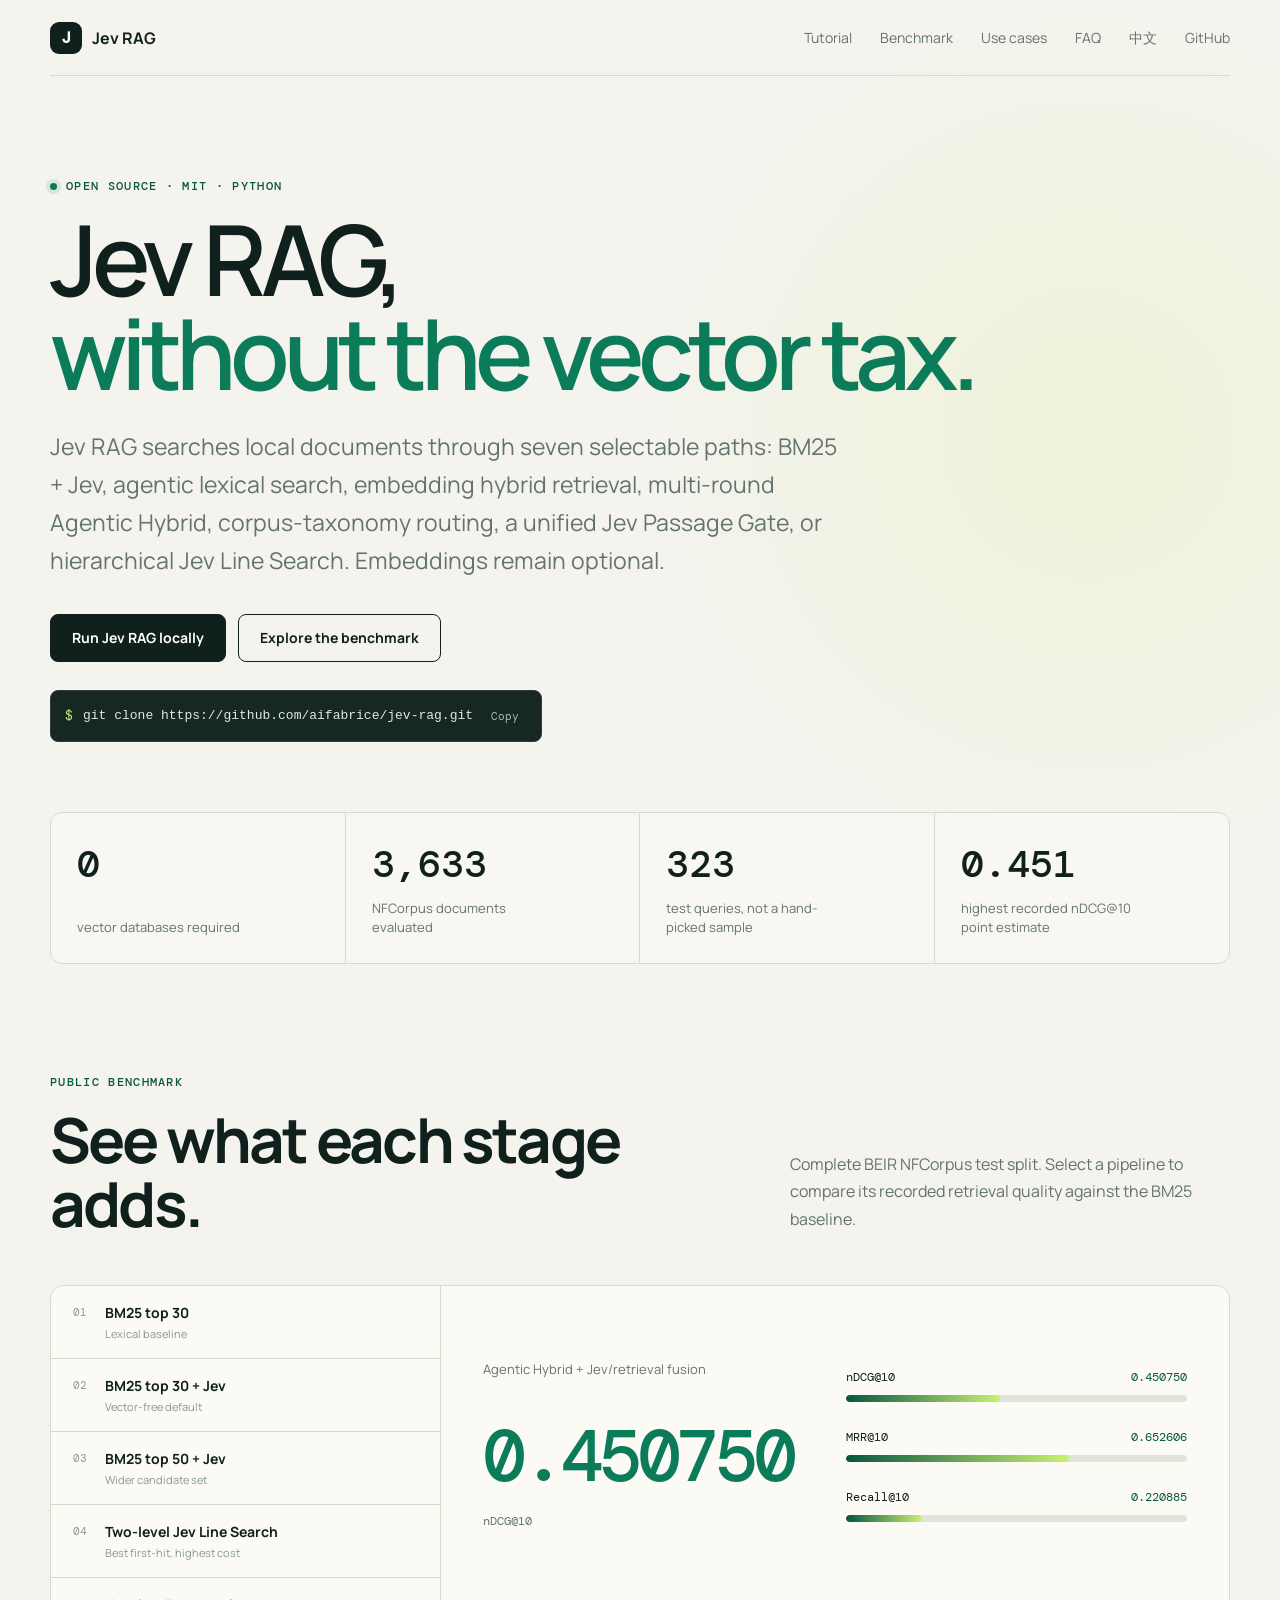
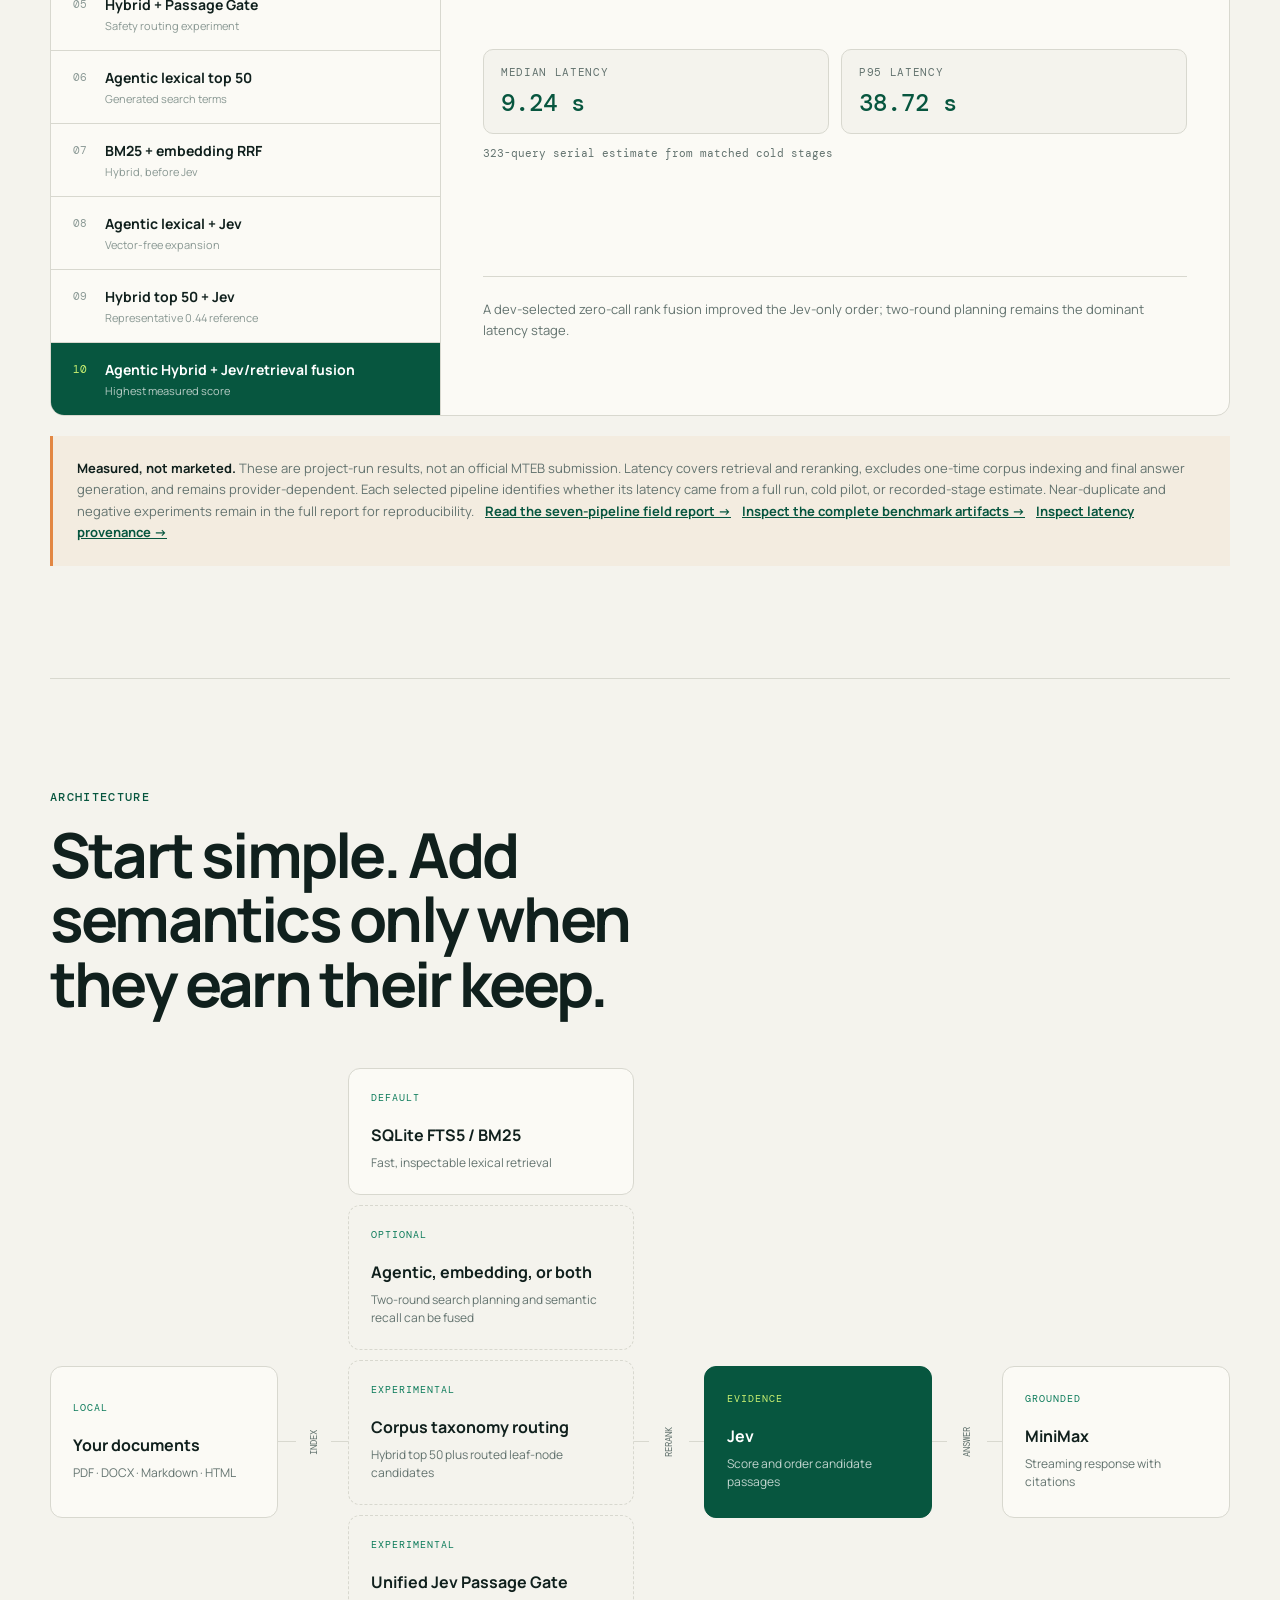
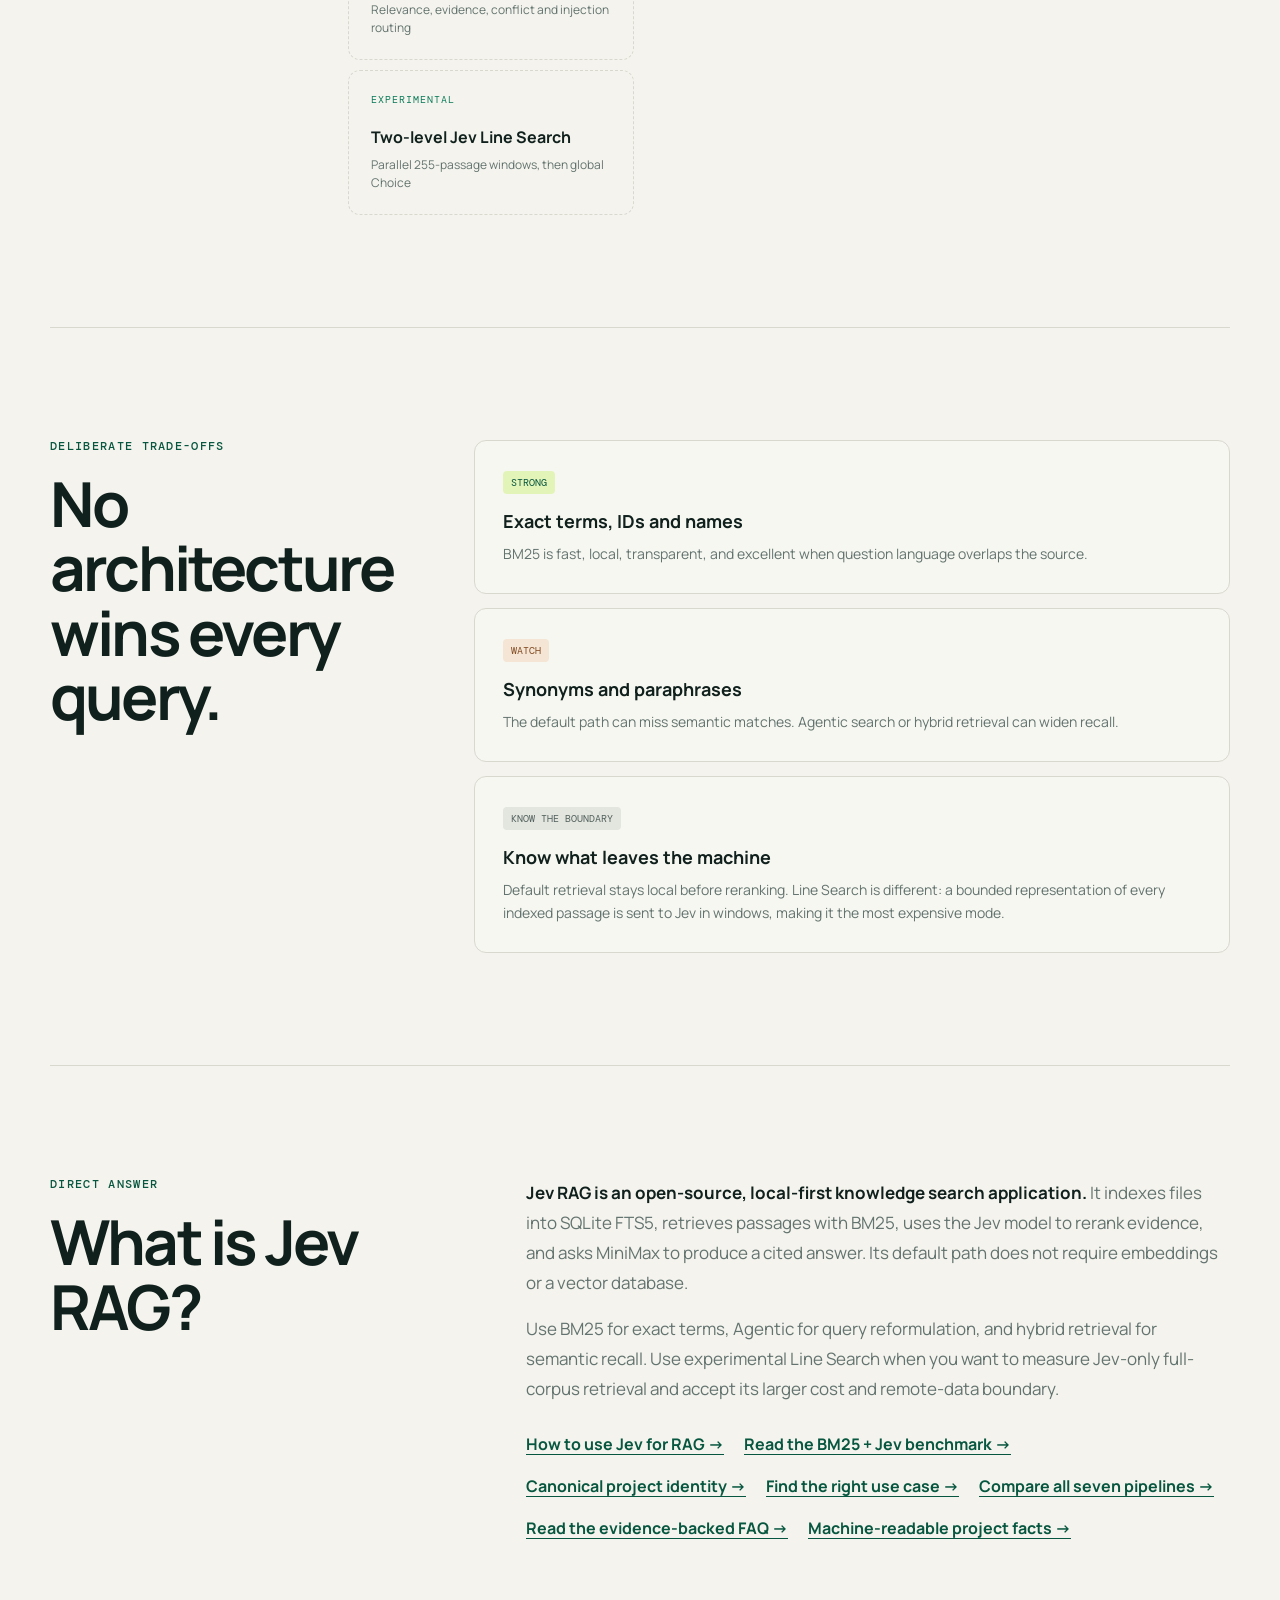
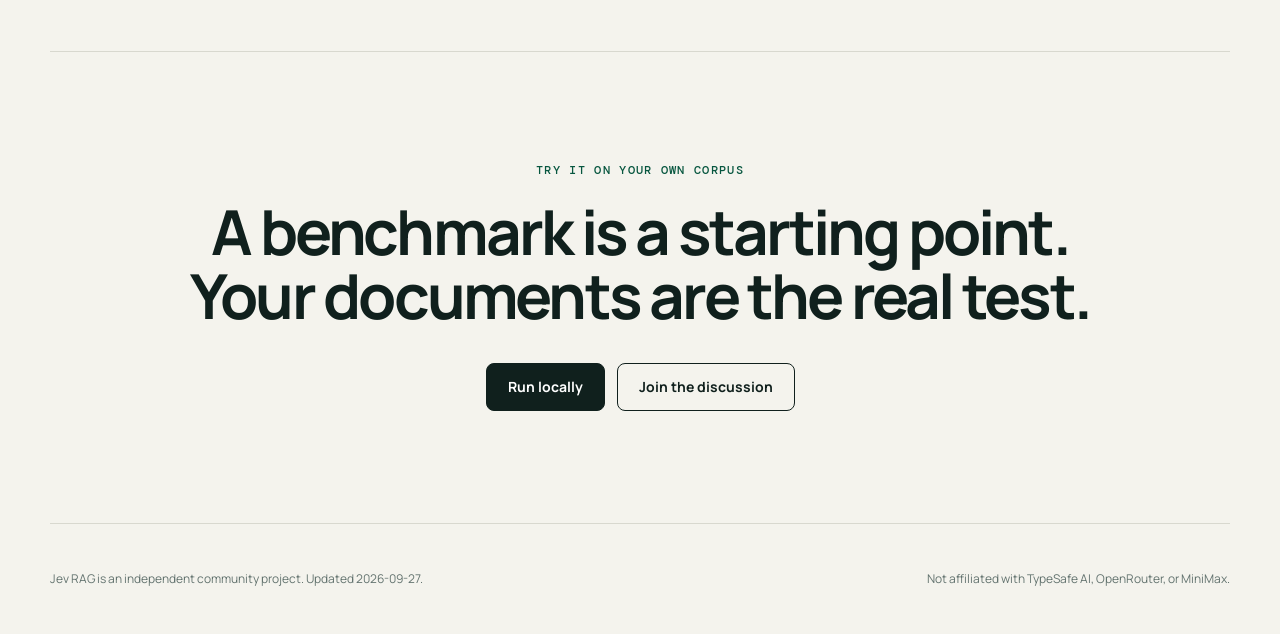
==== site/index.html @ b33a0736 "Publish BM25 and Jev benchmark field note" ====
<!doctype html>
<html lang="en">
  <head>
    <meta charset="utf-8" />
    <meta name="viewport" content="width=device-width, initial-scale=1" />
    <title>Jev RAG — Open-source BM25 + Jev reranking without a vector database</title>
    <meta name="description" content="Jev RAG is an open-source local knowledge search engine that combines SQLite BM25 retrieval, Jev reranking, and cited answers without requiring a vector database." />
    <meta name="author" content="aifabrice" />
    <meta name="google-site-verification" content="X69mRf8Cmz2AL3udM7xQqUrotOmok4rW7leoSX2NAbI" />
    <meta name="robots" content="index, follow, max-image-preview:large, max-snippet:-1, max-video-preview:-1" />
    <link rel="canonical" href="https://aifabrice.github.io/jev-rag/" />
    <link rel="alternate" hreflang="en" href="https://aifabrice.github.io/jev-rag/" />
    <link rel="alternate" hreflang="zh-CN" href="https://aifabrice.github.io/jev-rag/zh/" />
    <link rel="alternate" hreflang="x-default" href="https://aifabrice.github.io/jev-rag/" />
    <meta property="og:title" content="Jev RAG — Local retrieval, measured" />
    <meta property="og:description" content="A local-first RAG experiment with vector-free defaults and reproducible retrieval benchmarks." />
    <meta property="og:type" content="website" />
    <meta property="og:url" content="https://aifabrice.github.io/jev-rag/" />
    <meta property="og:site_name" content="Jev RAG" />
    <meta property="og:image" content="https://raw.githubusercontent.com/aifabrice/jev-rag/main/docs/assets/social-preview.png" />
    <meta name="twitter:card" content="summary_large_image" />
    <meta name="twitter:title" content="Jev RAG — Local retrieval without a vector database" />
    <meta name="twitter:description" content="Open-source local knowledge search with BM25, agentic lexical retrieval, Jev reranking, and cited answers." />
    <meta name="twitter:image" content="https://raw.githubusercontent.com/aifabrice/jev-rag/main/docs/assets/social-preview.png" />
    <link rel="icon" href="data:image/svg+xml,%3Csvg xmlns='http://www.w3.org/2000/svg' viewBox='0 0 64 64'%3E%3Crect width='64' height='64' rx='16' fill='%2310201d'/%3E%3Ctext x='32' y='45' text-anchor='middle' font-size='40' fill='white' font-family='monospace'%3EJ%3C/text%3E%3C/svg%3E" />
    <link rel="preconnect" href="https://fonts.googleapis.com" />
    <link rel="preconnect" href="https://fonts.gstatic.com" crossorigin />
    <link href="https://fonts.googleapis.com/css2?family=DM+Mono:wght@400;500&family=Manrope:wght@400;500;600;700&display=swap" rel="stylesheet" />
    <link rel="stylesheet" href="styles.css" />
    <script type="application/ld+json">
      {
        "@context": "https://schema.org",
        "@graph": [
          {
            "@type": "WebSite",
            "@id": "https://aifabrice.github.io/jev-rag/#website",
            "url": "https://aifabrice.github.io/jev-rag/",
            "name": "Jev RAG",
            "alternateName": ["JEV RAG", "Jev-RAG", "JEV-RAG", "JevRAG", "JEVRAG", "jevrag", "jev-rag"],
            "description": "Official website for the open-source Jev RAG project.",
            "inLanguage": ["en", "zh-CN"]
          },
          {
            "@type": "SoftwareSourceCode",
            "@id": "https://aifabrice.github.io/jev-rag/#software",
            "name": "Jev RAG",
            "alternateName": ["JEV RAG", "Jev-RAG", "JEV-RAG", "JevRAG", "JEVRAG", "jevrag", "jev-rag", "vector-free RAG with Jev"],
            "url": "https://aifabrice.github.io/jev-rag/",
            "codeRepository": "https://github.com/aifabrice/jev-rag",
            "downloadUrl": "https://github.com/aifabrice/jev-rag/releases",
            "license": "https://opensource.org/license/mit",
            "programmingLanguage": "Python",
            "runtimePlatform": "Python 3.9+",
            "applicationCategory": "DeveloperApplication",
            "isAccessibleForFree": true,
            "dateModified": "2026-10-02",
            "description": "Jev RAG is an open-source local knowledge search engine with BM25 + Jev, agentic lexical, embedding hybrid, taxonomy routing, unified Passage Gate, and hierarchical Jev Line Search modes.",
            "featureList": [
              "Local document indexing",
              "Vector-free SQLite FTS5/BM25 retrieval by default",
              "Jev evidence reranking",
              "Optional agentic lexical search without an embedding index",
              "Optional embedding hybrid retrieval",
              "Optional two-level corpus taxonomy routing",
              "Two-level Jev Line Search across the full indexed corpus",
              "Streaming answers with file citations",
              "Reproducible BEIR NFCorpus benchmark"
            ],
            "sameAs": ["https://github.com/aifabrice/jev-rag"],
            "mainEntityOfPage": {"@id": "https://aifabrice.github.io/jev-rag/#website"}
          }
        ]
      }
    </script>
  </head>
  <body>
    <div class="page-shell">
      <header class="nav" aria-label="Primary navigation">
        <a class="brand" href="#top" aria-label="Jev RAG home"><span class="brand-mark" aria-hidden="true">J</span><span>Jev RAG</span></a>
        <nav><a href="how-to-use-jev-for-rag.html">Tutorial</a><a href="#benchmark">Benchmark</a><a href="jev-rag-use-cases.html">Use cases</a><a href="faq.html">FAQ</a><a href="zh/" lang="zh-CN">中文</a><a href="https://github.com/aifabrice/jev-rag">GitHub</a></nav>
      </header>

      <main id="top">
        <section class="hero">
          <div class="eyebrow"><span></span> Open source · MIT · Python</div>
          <h1>Jev RAG,<br /><em>without the vector tax.</em></h1>
          <p class="lede">Jev RAG searches local documents through seven selectable paths: BM25 + Jev, agentic lexical search, embedding hybrid retrieval, multi-round Agentic Hybrid, corpus-taxonomy routing, a unified Jev Passage Gate, or hierarchical Jev Line Search. Embeddings remain optional.</p>
          <div class="hero-actions">
            <a class="button primary" href="https://github.com/aifabrice/jev-rag#quick-start">Run Jev RAG locally</a>
            <a class="button secondary" href="#benchmark">Explore the benchmark</a>
          </div>
          <div class="command" aria-label="Install command"><span>$</span><code>git clone https://github.com/aifabrice/jev-rag.git</code><button id="copy-command" type="button" aria-label="Copy clone command">Copy</button></div>
        </section>

        <section class="proof-grid" aria-label="Project highlights">
          <article><strong>0</strong><span>vector databases required</span></article>
          <article><strong>3,633</strong><span>NFCorpus documents evaluated</span></article>
          <article><strong>323</strong><span>test queries, not a hand-picked sample</span></article>
          <article><strong>0.451</strong><span>highest recorded nDCG@10 point estimate</span></article>
        </section>

        <section id="benchmark" class="benchmark section">
          <div class="section-heading">
            <div><p class="kicker">Public benchmark</p><h2>See what each stage adds.</h2></div>
            <p>Complete BEIR NFCorpus test split. Select a pipeline to compare its recorded retrieval quality against the BM25 baseline.</p>
          </div>

          <div class="benchmark-panel">
            <div class="pipeline-list" role="listbox" aria-label="Benchmark pipeline">
              <button class="pipeline-option" data-pipeline="bm25" role="option"><span>01</span><div><strong>BM25 top 30</strong><small>Lexical baseline</small></div></button>
              <button class="pipeline-option" data-pipeline="jev30" role="option"><span>02</span><div><strong>BM25 top 30 + Jev</strong><small>Vector-free default</small></div></button>
              <button class="pipeline-option" data-pipeline="jev50" role="option"><span>03</span><div><strong>BM25 top 50 + Jev</strong><small>Wider candidate set</small></div></button>
              <button class="pipeline-option" data-pipeline="lineSearch" role="option"><span>04</span><div><strong>Two-level Jev Line Search</strong><small>Best first-hit, highest cost</small></div></button>
              <button class="pipeline-option" data-pipeline="passageGate" role="option"><span>05</span><div><strong>Hybrid + Passage Gate</strong><small>Safety routing experiment</small></div></button>
              <button class="pipeline-option" data-pipeline="agentic" role="option"><span>06</span><div><strong>Agentic lexical top 50</strong><small>Generated search terms</small></div></button>
              <button class="pipeline-option" data-pipeline="rrf" role="option"><span>07</span><div><strong>BM25 + embedding RRF</strong><small>Hybrid, before Jev</small></div></button>
              <button class="pipeline-option" data-pipeline="agenticJev" role="option"><span>08</span><div><strong>Agentic lexical + Jev</strong><small>Vector-free expansion</small></div></button>
              <button class="pipeline-option" data-pipeline="hybrid" role="option"><span>09</span><div><strong>Hybrid top 50 + Jev</strong><small>Representative 0.44 reference</small></div></button>
              <button class="pipeline-option active" data-pipeline="agenticHybrid" role="option" aria-selected="true"><span>10</span><div><strong>Agentic Hybrid + Jev/retrieval fusion</strong><small>Highest measured score</small></div></button>
            </div>

            <div class="metric-stage" aria-live="polite">
              <div class="metric-lead"><span id="selected-label">Agentic Hybrid + Jev/retrieval fusion</span><strong id="selected-score">0.450750</strong><small>nDCG@10</small></div>
              <div class="metric-bars">
                <div class="metric-row"><div><span>nDCG@10</span><output id="ndcg-value">0.450750</output></div><div class="bar"><i id="ndcg-bar"></i></div></div>
                <div class="metric-row"><div><span>MRR@10</span><output id="mrr-value">0.652606</output></div><div class="bar"><i id="mrr-bar"></i></div></div>
                <div class="metric-row"><div><span>Recall@10</span><output id="recall-value">0.220885</output></div><div class="bar"><i id="recall-bar"></i></div></div>
              </div>
              <div class="latency-stats" aria-label="Recorded query latency">
                <div><span>Median latency</span><output id="latency-median">9.24 s</output></div>
                <div><span>p95 latency</span><output id="latency-p95">38.72 s</output></div>
                <small id="latency-basis">323-query serial estimate from matched cold stages</small>
              </div>
              <p id="pipeline-note" class="pipeline-note">A dev-selected zero-call rank fusion improved the Jev-only order; two-round planning remains the dominant latency stage.</p>
            </div>
          </div>

          <div class="benchmark-caveat"><strong>Measured, not marketed.</strong> These are project-run results, not an official MTEB submission. Latency covers retrieval and reranking, excludes one-time corpus indexing and final answer generation, and remains provider-dependent. Each selected pipeline identifies whether its latency came from a full run, cold pilot, or recorded-stage estimate. Near-duplicate and negative experiments remain in the full report for reproducibility. <a href="seven-pipelines.html">Read the seven-pipeline field report →</a> <a href="https://github.com/aifabrice/jev-rag/blob/main/benchmarks/NFCORPUS_RESULTS.md">Inspect the complete benchmark artifacts →</a> <a href="https://github.com/aifabrice/jev-rag/blob/main/benchmarks/nfcorpus-pipeline-latency.json">Inspect latency provenance →</a></div>
        </section>

        <section id="architecture" class="architecture section">
          <div class="section-heading"><div><p class="kicker">Architecture</p><h2>Start simple. Add semantics only when they earn their keep.</h2></div></div>
          <div class="flow" aria-label="Jev RAG retrieval flow">
            <div class="flow-card source"><small>Local</small><strong>Your documents</strong><span>PDF · DOCX · Markdown · HTML</span></div>
            <div class="connector"><span>Index</span></div>
            <div class="flow-stack">
              <div class="flow-card"><small>Default</small><strong>SQLite FTS5 / BM25</strong><span>Fast, inspectable lexical retrieval</span></div>
              <div class="flow-card optional"><small>Optional</small><strong>Agentic, embedding, or both</strong><span>Two-round search planning and semantic recall can be fused</span></div>
              <div class="flow-card optional"><small>Experimental</small><strong>Corpus taxonomy routing</strong><span>Hybrid top 50 plus routed leaf-node candidates</span></div>
              <div class="flow-card optional"><small>Experimental</small><strong>Unified Jev Passage Gate</strong><span>Relevance, evidence, conflict and injection routing</span></div>
              <div class="flow-card optional"><small>Experimental</small><strong>Two-level Jev Line Search</strong><span>Parallel 255-passage windows, then global Choice</span></div>
            </div>
            <div class="connector"><span>Rerank</span></div>
            <div class="flow-card accent"><small>Evidence</small><strong>Jev</strong><span>Score and order candidate passages</span></div>
            <div class="connector"><span>Answer</span></div>
            <div class="flow-card"><small>Grounded</small><strong>MiniMax</strong><span>Streaming response with citations</span></div>
          </div>
        </section>

        <section class="tradeoffs section">
          <div><p class="kicker">Deliberate trade-offs</p><h2>No architecture wins every query.</h2></div>
          <div class="tradeoff-grid">
            <article><span class="signal good">Strong</span><h3>Exact terms, IDs and names</h3><p>BM25 is fast, local, transparent, and excellent when question language overlaps the source.</p></article>
            <article><span class="signal warn">Watch</span><h3>Synonyms and paraphrases</h3><p>The default path can miss semantic matches. Agentic search or hybrid retrieval can widen recall.</p></article>
            <article><span class="signal neutral">Know the boundary</span><h3>Know what leaves the machine</h3><p>Default retrieval stays local before reranking. Line Search is different: a bounded representation of every indexed passage is sent to Jev in windows, making it the most expensive mode.</p></article>
          </div>
        </section>

        <section class="answer-block section" aria-labelledby="what-is-jev-rag">
          <div>
            <p class="kicker">Direct answer</p>
            <h2 id="what-is-jev-rag">What is Jev RAG?</h2>
          </div>
          <div class="answer-copy">
            <p><strong>Jev RAG is an open-source, local-first knowledge search application.</strong> It indexes files into SQLite FTS5, retrieves passages with BM25, uses the Jev model to rerank evidence, and asks MiniMax to produce a cited answer. Its default path does not require embeddings or a vector database.</p>
            <p>Use BM25 for exact terms, Agentic for query reformulation, and hybrid retrieval for semantic recall. Use experimental Line Search when you want to measure Jev-only full-corpus retrieval and accept its larger cost and remote-data boundary.</p>
            <div class="fact-links"><a href="how-to-use-jev-for-rag.html">How to use Jev for RAG →</a><a href="bm25-jev-reranking-benchmark.html">Read the BM25 + Jev benchmark →</a><a href="jevrag.html">Canonical project identity →</a><a href="jev-rag-use-cases.html">Find the right use case →</a><a href="seven-pipelines.html">Compare all seven pipelines →</a><a href="faq.html">Read the evidence-backed FAQ →</a><a href="llms.txt">Machine-readable project facts →</a></div>
          </div>
        </section>

        <section class="cta section">
          <p class="kicker">Try it on your own corpus</p><h2>A benchmark is a starting point.<br />Your documents are the real test.</h2>
          <div class="hero-actions"><a class="button primary" href="https://github.com/aifabrice/jev-rag#quick-start">Run locally</a><a class="button secondary" href="https://github.com/aifabrice/jev-rag/discussions">Join the discussion</a></div>
        </section>
      </main>

      <footer><span>Jev RAG is an independent community project. Updated 2026-09-27.</span><span>Not affiliated with TypeSafe AI, OpenRouter, or MiniMax.</span></footer>
    </div>
    <script src="app.js"></script>
  </body>
</html>
---- site/styles.css ----
:root {
  --ink: #10201d; --muted: #63736f; --paper: #f4f3ed; --panel: #fbfaf5;
  --line: #d8d8cf; --green: #0c7b5a; --green-deep: #07563f; --lime: #c9f071;
  --orange: #e28743; --mono: "DM Mono", ui-monospace, SFMono-Regular, Menlo, monospace;
  --sans: "Manrope", system-ui, sans-serif;
}
* { box-sizing: border-box; }
html { scroll-behavior: smooth; }
body { margin: 0; color: var(--ink); background: radial-gradient(circle at 85% 8%, rgba(201,240,113,.18), transparent 26rem), var(--paper); font-family: var(--sans); }
a { color: inherit; } button { font: inherit; }
.page-shell { width: min(1180px, calc(100% - 40px)); margin: 0 auto; }
.nav { min-height: 76px; display: flex; align-items: center; justify-content: space-between; border-bottom: 1px solid var(--line); }
.brand { display: inline-flex; align-items: center; gap: 10px; font-weight: 700; text-decoration: none; }
.brand-mark { width: 32px; height: 32px; display: grid; place-items: center; color: white; background: var(--ink); border-radius: 9px; font-family: var(--mono); }
.nav nav { display: flex; gap: 28px; } .nav nav a { font-size: 14px; color: var(--muted); text-decoration: none; } .nav nav a:hover { color: var(--ink); }
.hero { padding: 104px 0 70px; max-width: 960px; }
.eyebrow, .kicker { margin: 0 0 20px; color: var(--green-deep); font: 500 12px/1 var(--mono); letter-spacing: .11em; text-transform: uppercase; }
.eyebrow { display: flex; align-items: center; gap: 9px; } .eyebrow span { width: 7px; height: 7px; border-radius: 50%; background: var(--green); box-shadow: 0 0 0 4px rgba(12,123,90,.12); }
h1, h2, h3, p { margin-top: 0; }
h1 { margin-bottom: 28px; font-size: clamp(52px, 8vw, 98px); line-height: .96; letter-spacing: -.062em; font-weight: 600; }
h1 em { color: var(--green); font-style: normal; }
.lede { max-width: 790px; color: var(--muted); font-size: clamp(18px, 2.2vw, 23px); line-height: 1.65; }
.hero-actions { display: flex; flex-wrap: wrap; gap: 12px; margin-top: 34px; }
.button { display: inline-flex; min-height: 48px; padding: 0 21px; align-items: center; justify-content: center; border: 1px solid var(--ink); border-radius: 8px; font-size: 14px; font-weight: 700; text-decoration: none; transition: transform .18s ease, box-shadow .18s ease; }
.button:hover { transform: translateY(-2px); box-shadow: 0 8px 24px rgba(16,32,29,.12); } .button.primary { color: white; background: var(--ink); } .button.secondary { background: transparent; }
.command { width: fit-content; max-width: 100%; margin-top: 28px; padding: 13px 14px; display: flex; align-items: center; gap: 10px; color: #dce9e5; background: #172724; border: 1px solid #2e3f3b; border-radius: 8px; font: 13px var(--mono); }
.command > span { color: var(--lime); } .command code { overflow: hidden; text-overflow: ellipsis; white-space: nowrap; } .command button { margin-left: auto; padding: 5px 8px; color: #a9bbb6; background: transparent; border: 0; cursor: pointer; font: 11px var(--mono); }
pre.command { display: block; width: 100%; padding: 18px 20px; overflow-x: auto; white-space: pre; line-height: 1.75; }
pre.command code { overflow: visible; text-overflow: clip; white-space: inherit; }
.proof-grid { display: grid; grid-template-columns: repeat(4, 1fr); border: 1px solid var(--line); border-radius: 12px; overflow: hidden; background: rgba(251,250,245,.65); }
.proof-grid article { min-height: 150px; padding: 26px; border-right: 1px solid var(--line); display: flex; flex-direction: column; justify-content: space-between; } .proof-grid article:last-child { border-right: 0; }
.proof-grid strong { font: 500 38px var(--mono); } .proof-grid span { max-width: 180px; color: var(--muted); font-size: 13px; line-height: 1.45; }
.section { padding: 112px 0; border-bottom: 1px solid var(--line); }
.section-heading { display: grid; grid-template-columns: 1.2fr .8fr; gap: 80px; align-items: end; margin-bottom: 48px; }
.section h2 { margin-bottom: 0; font-size: clamp(36px, 5vw, 62px); line-height: 1.04; letter-spacing: -.045em; }
.section-heading > p { margin-bottom: 4px; color: var(--muted); line-height: 1.7; }
.benchmark-panel { display: grid; grid-template-columns: 390px 1fr; border: 1px solid var(--line); border-radius: 14px; overflow: hidden; background: var(--panel); }
.pipeline-list { border-right: 1px solid var(--line); }
.pipeline-option { width: 100%; padding: 17px 22px; display: flex; gap: 18px; text-align: left; color: var(--ink); background: transparent; border: 0; border-bottom: 1px solid var(--line); cursor: pointer; }
.pipeline-option:last-child { border-bottom: 0; } .pipeline-option:hover { background: #f0f1e7; } .pipeline-option.active { color: white; background: var(--green-deep); }
.pipeline-option > span { padding-top: 2px; color: #8c9a96; font: 11px var(--mono); } .pipeline-option.active > span { color: var(--lime); }
.pipeline-option div { display: grid; gap: 4px; } .pipeline-option strong { font-size: 14px; } .pipeline-option small { color: #889792; font-size: 11px; } .pipeline-option.active small { color: #b9cdc6; }
.metric-stage { min-height: 465px; padding: 42px; display: grid; grid-template-columns: .7fr 1.3fr; gap: 54px; align-items: center; }
.metric-lead span { display: block; min-height: 40px; color: var(--muted); font-size: 13px; } .metric-lead strong { display: block; margin: 10px 0 5px; color: var(--green); font: 500 clamp(44px, 6vw, 72px) var(--mono); letter-spacing: -.06em; } .metric-lead small { color: var(--muted); font: 12px var(--mono); }
.metric-bars { display: grid; gap: 27px; } .metric-row > div:first-child { display: flex; justify-content: space-between; margin-bottom: 10px; font: 12px var(--mono); } .metric-row output { color: var(--green-deep); }
.bar { height: 7px; background: #e1e4d9; border-radius: 99px; overflow: hidden; } .bar i { display: block; height: 100%; width: 0; background: linear-gradient(90deg, var(--green-deep), var(--lime)); border-radius: inherit; transition: width .45s cubic-bezier(.2,.8,.2,1); }
.latency-stats { grid-column: 1 / -1; display: grid; grid-template-columns: repeat(2, minmax(0, 1fr)); gap: 12px; }
.latency-stats > div { padding: 15px 17px; border: 1px solid var(--line); border-radius: 10px; background: var(--paper); }
.latency-stats span, .latency-stats small { display: block; color: var(--muted); font: 11px var(--mono); text-transform: uppercase; letter-spacing: .06em; }
.latency-stats output { display: block; margin-top: 8px; color: var(--green-deep); font: 500 24px var(--mono); }
.latency-stats small { grid-column: 1 / -1; text-transform: none; letter-spacing: 0; line-height: 1.45; }
.pipeline-note { grid-column: 1 / -1; margin: -5px 0 0; padding-top: 22px; color: var(--muted); border-top: 1px solid var(--line); font-size: 13px; line-height: 1.6; }
.benchmark-caveat { margin-top: 20px; padding: 22px 24px; color: var(--muted); border-left: 3px solid var(--orange); background: rgba(226,135,67,.07); font-size: 13px; line-height: 1.65; } .benchmark-caveat strong { color: var(--ink); } .benchmark-caveat a { margin-left: 8px; color: var(--green-deep); font-weight: 700; }
.flow { display: grid; grid-template-columns: 1fr 70px 1.25fr 70px 1fr 70px 1fr; align-items: center; margin-top: 52px; }
.flow-card { min-height: 152px; padding: 22px; display: flex; flex-direction: column; justify-content: center; border: 1px solid var(--line); border-radius: 12px; background: var(--panel); }
.flow-card small { margin-bottom: 20px; color: var(--green); font: 10px var(--mono); text-transform: uppercase; letter-spacing: .1em; } .flow-card strong { margin-bottom: 8px; font-size: 16px; } .flow-card span { color: var(--muted); font-size: 12px; line-height: 1.5; }
.flow-card.accent { color: white; background: var(--green-deep); border-color: var(--green-deep); } .flow-card.accent small { color: var(--lime); } .flow-card.accent span { color: #c1d4ce; }
.flow-stack { display: grid; gap: 10px; } .flow-stack .flow-card { min-height: 118px; } .flow-card.optional { border-style: dashed; background: transparent; }
.connector { display: flex; align-items: center; color: var(--muted); font: 9px var(--mono); text-transform: uppercase; } .connector::before, .connector::after { content: ""; height: 1px; flex: 1; background: var(--line); } .connector span { padding: 0 5px; transform: rotate(-90deg); }
.tradeoffs { display: grid; grid-template-columns: .55fr 1.45fr; gap: 80px; } .tradeoff-grid { display: grid; gap: 14px; }
.tradeoff-grid article { padding: 28px; border: 1px solid var(--line); border-radius: 12px; background: rgba(251,250,245,.6); } .tradeoff-grid h3 { margin: 18px 0 9px; font-size: 18px; } .tradeoff-grid p { margin-bottom: 0; color: var(--muted); font-size: 14px; line-height: 1.65; }
.signal { padding: 5px 8px; border-radius: 4px; font: 10px var(--mono); text-transform: uppercase; } .signal.good { color: var(--green-deep); background: rgba(201,240,113,.45); } .signal.warn { color: #824b23; background: rgba(226,135,67,.16); } .signal.neutral { color: #53625e; background: #e3e5df; }
.answer-block { display: grid; grid-template-columns: .72fr 1.28fr; gap: 80px; }
.answer-copy { max-width: 760px; }
.answer-copy p { color: var(--muted); font-size: 17px; line-height: 1.75; }
.answer-copy strong { color: var(--ink); }
.fact-links { display: flex; flex-wrap: wrap; gap: 20px; padding-top: 12px; }
.fact-links a, .text-link { color: var(--green-deep); font-weight: 700; text-decoration-thickness: 1px; text-underline-offset: 4px; }
.content-page { max-width: 920px; margin: 0 auto; padding: 80px 0 110px; }
.content-page h1 { font-size: clamp(44px, 7vw, 78px); }
.content-page .lede { max-width: 850px; }
.content-page section { padding: 42px 0; border-bottom: 1px solid var(--line); }
.content-page h2 { margin-bottom: 18px; font-size: clamp(28px, 4vw, 42px); letter-spacing: -.03em; }
.content-page h3 { margin: 28px 0 10px; font-size: 20px; }
.content-page p, .content-page li { color: var(--muted); line-height: 1.75; }
.content-page strong { color: var(--ink); }
.content-page table { width: 100%; border-collapse: collapse; margin: 24px 0; font-size: 14px; }
.content-page th, .content-page td { padding: 13px 12px; text-align: left; border-bottom: 1px solid var(--line); vertical-align: top; }
.content-page th { color: var(--ink); font: 500 11px var(--mono); text-transform: uppercase; letter-spacing: .05em; }
.content-page code { font-family: var(--mono); font-size: .9em; }
.source-note { padding: 18px 20px; border-left: 3px solid var(--green); background: rgba(12,123,90,.06); }
.question-list { display: grid; gap: 14px; }
.question-card { padding: 24px; border: 1px solid var(--line); border-radius: 12px; background: rgba(251,250,245,.65); }
.question-card h2, .question-card h3 { margin-top: 0; }
.question-card p:last-child { margin-bottom: 0; }
.breadcrumbs { margin-bottom: 30px; color: var(--muted); font: 12px var(--mono); }
.cta { text-align: center; } .cta .kicker { margin-bottom: 24px; } .cta .hero-actions { justify-content: center; }
footer { min-height: 110px; display: flex; justify-content: space-between; align-items: center; gap: 20px; color: var(--muted); font-size: 12px; }
@media (max-width: 900px) {
  .proof-grid { grid-template-columns: repeat(2, 1fr); } .proof-grid article:nth-child(2) { border-right: 0; } .proof-grid article:nth-child(-n+2) { border-bottom: 1px solid var(--line); }
  .section-heading, .tradeoffs, .answer-block { grid-template-columns: 1fr; gap: 28px; } .benchmark-panel { grid-template-columns: 1fr; } .pipeline-list { border-right: 0; border-bottom: 1px solid var(--line); }
  .flow { grid-template-columns: 1fr; gap: 12px; } .connector { min-height: 36px; flex-direction: column; } .connector::before, .connector::after { width: 1px; } .connector span { transform: none; padding: 5px; }
}
@media (max-width: 620px) {
  .page-shell { width: min(100% - 24px, 1180px); } .nav nav a:not(:last-child) { display: none; } .hero { padding-top: 72px; } h1 { font-size: 50px; } .command { width: 100%; }
  .proof-grid { grid-template-columns: 1fr; } .proof-grid article { border-right: 0; border-bottom: 1px solid var(--line); } .proof-grid article:last-child { border-bottom: 0; }
  .section { padding: 78px 0; } .metric-stage { grid-template-columns: 1fr; gap: 35px; padding: 28px 22px; } .latency-stats, .pipeline-note { grid-column: 1; } .benchmark-caveat a { display: block; margin: 8px 0 0; }
  footer { padding: 30px 0; align-items: flex-start; flex-direction: column; }
}
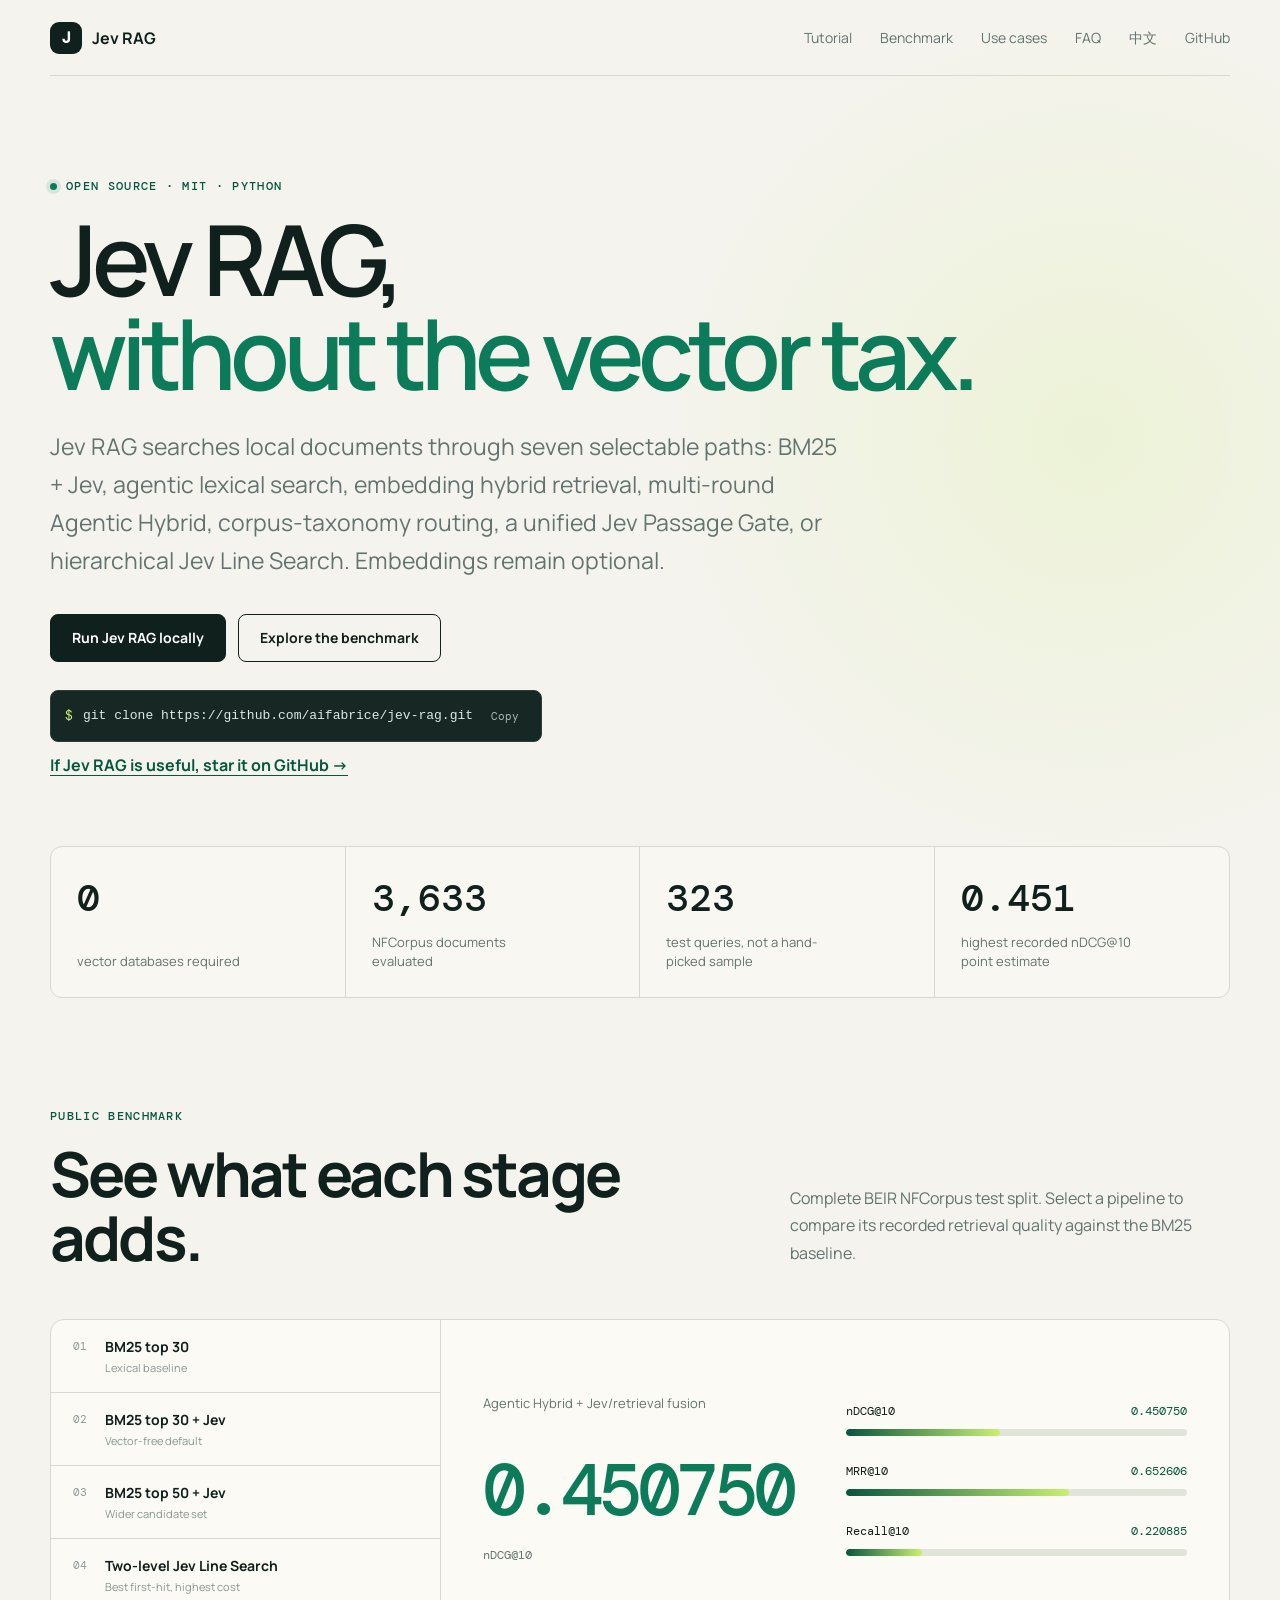
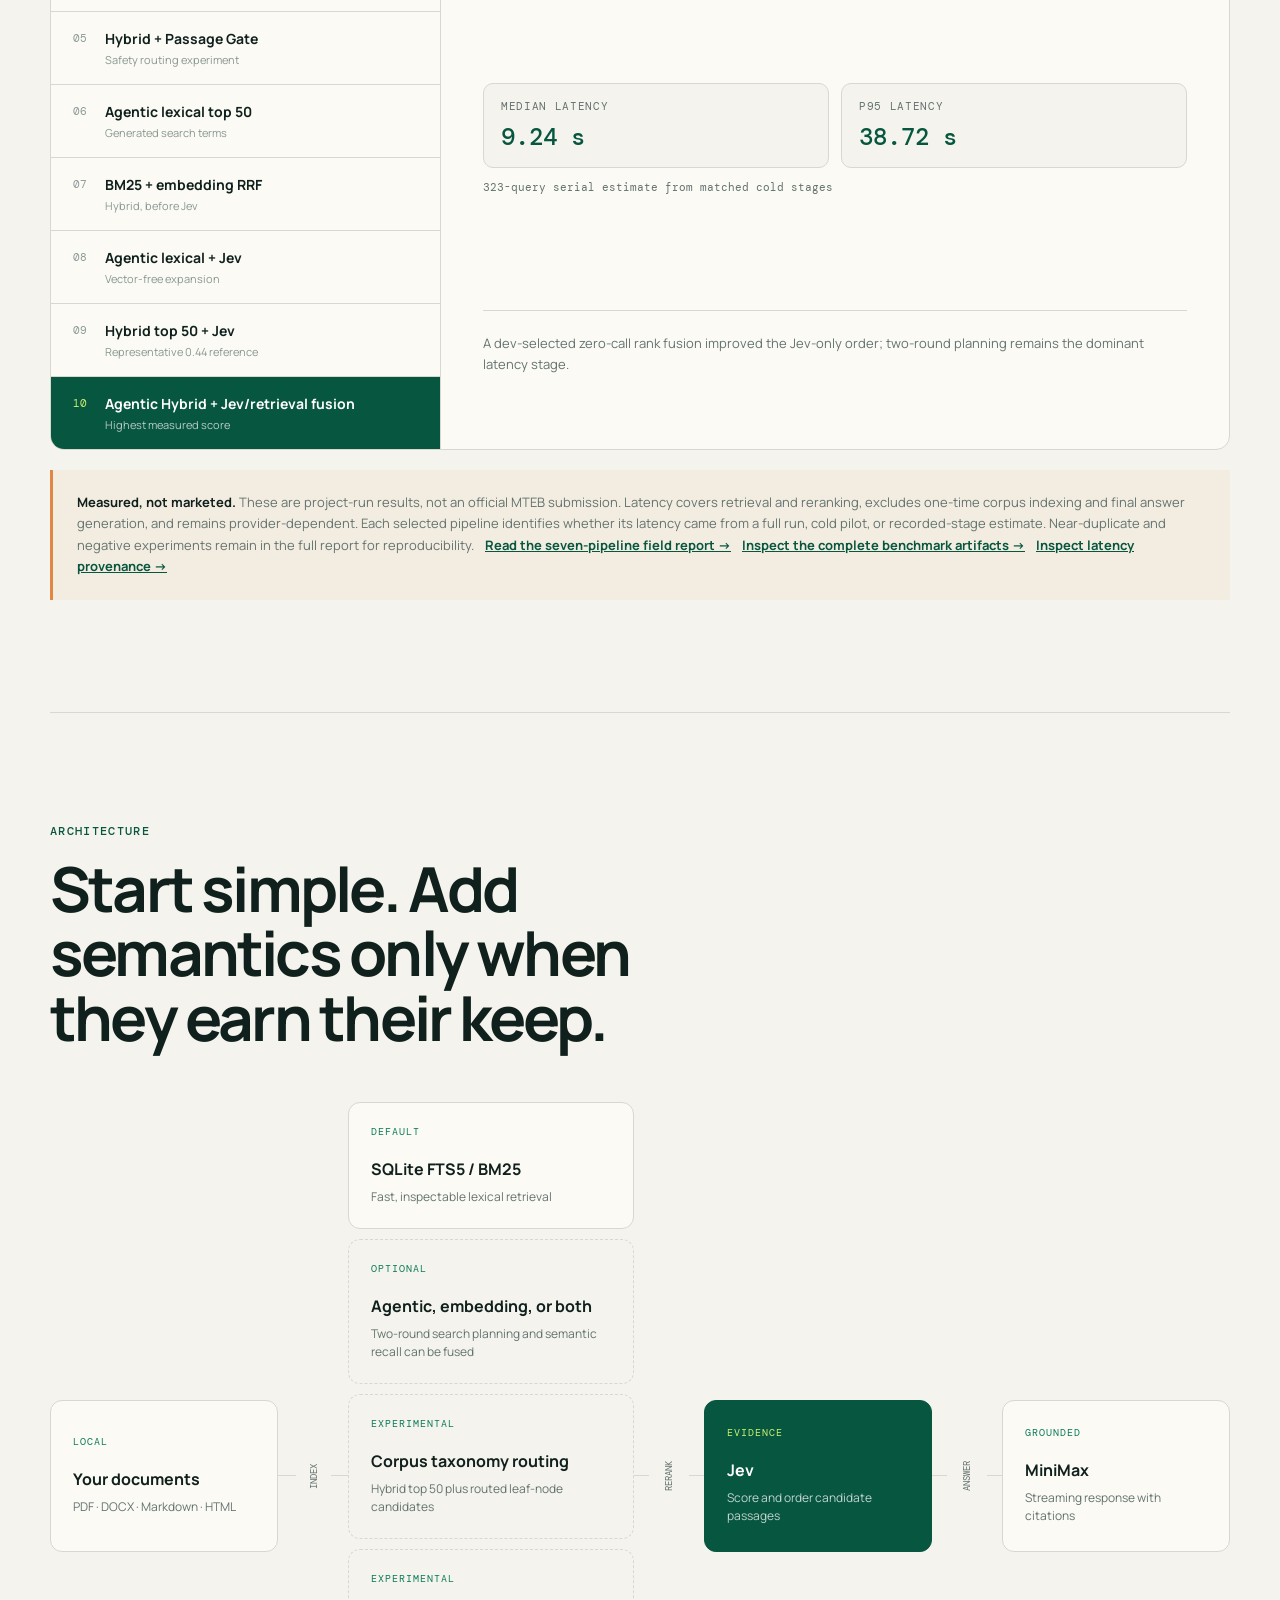
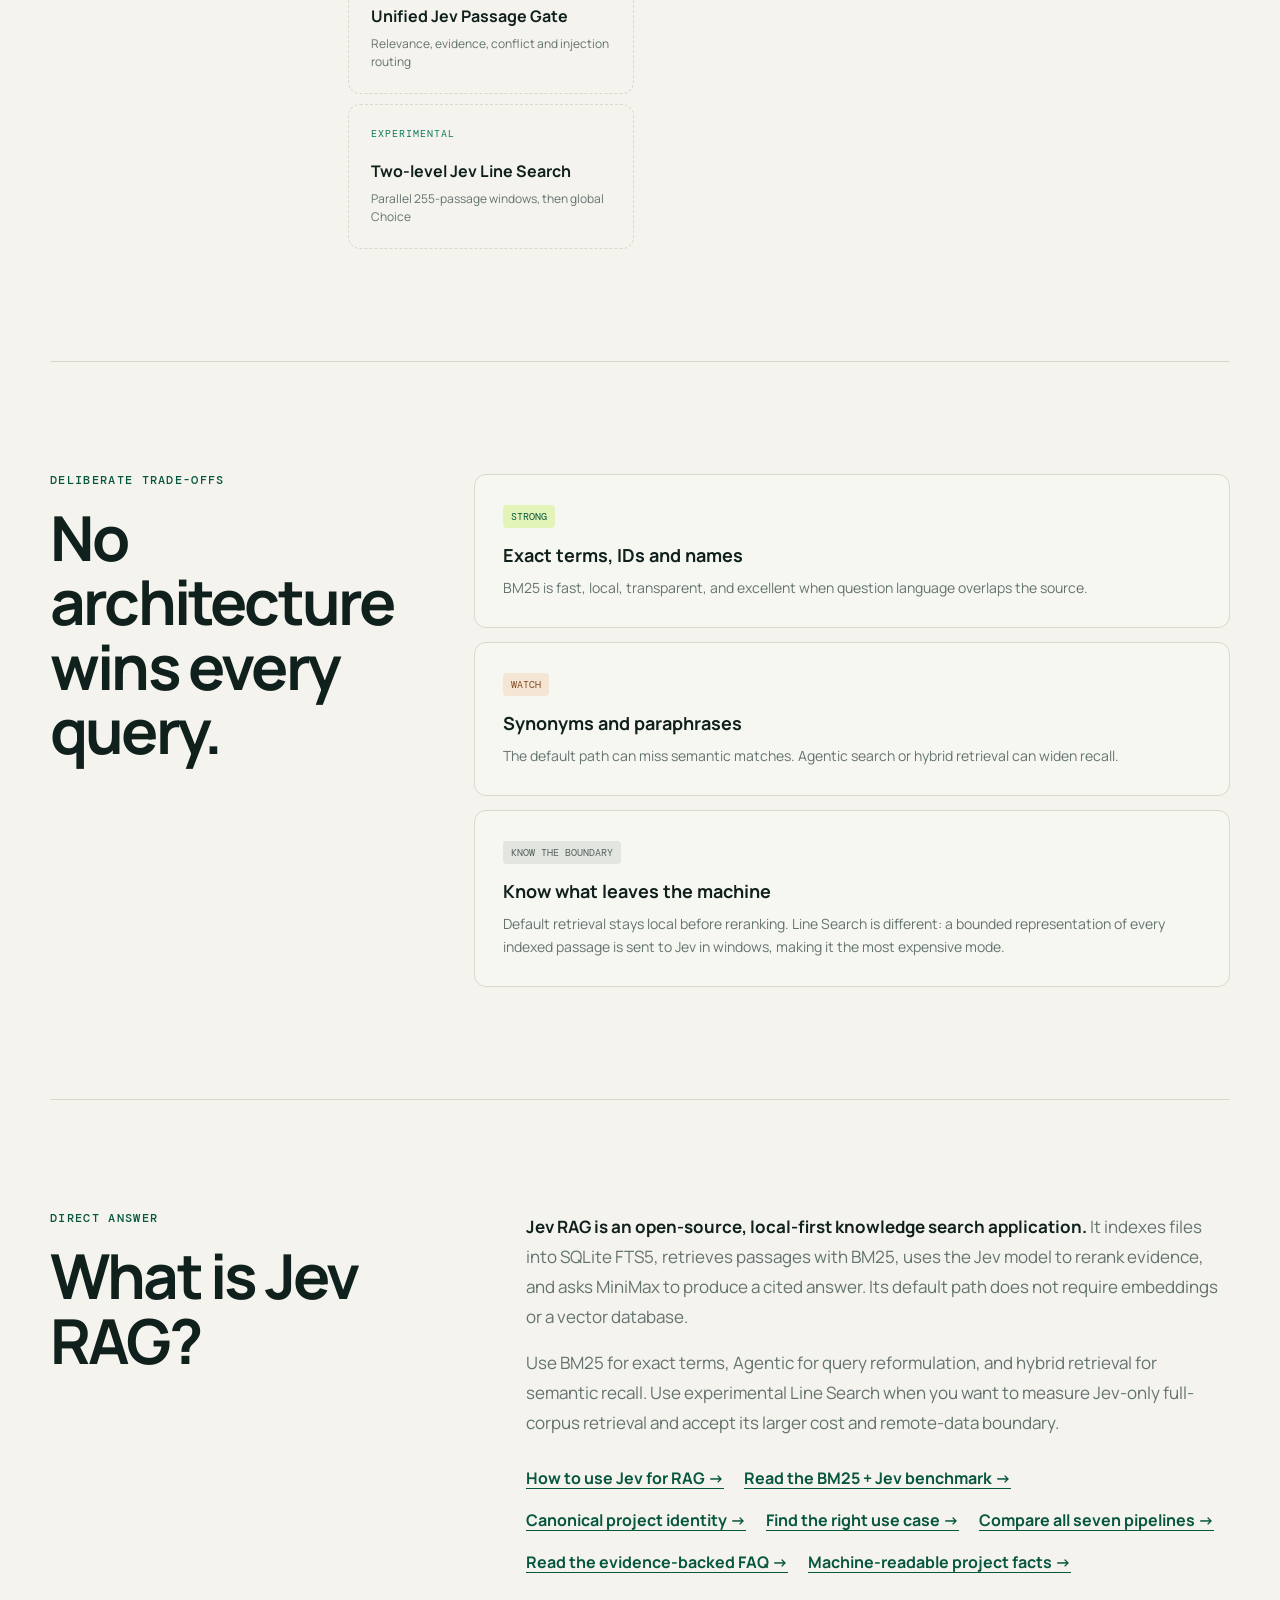
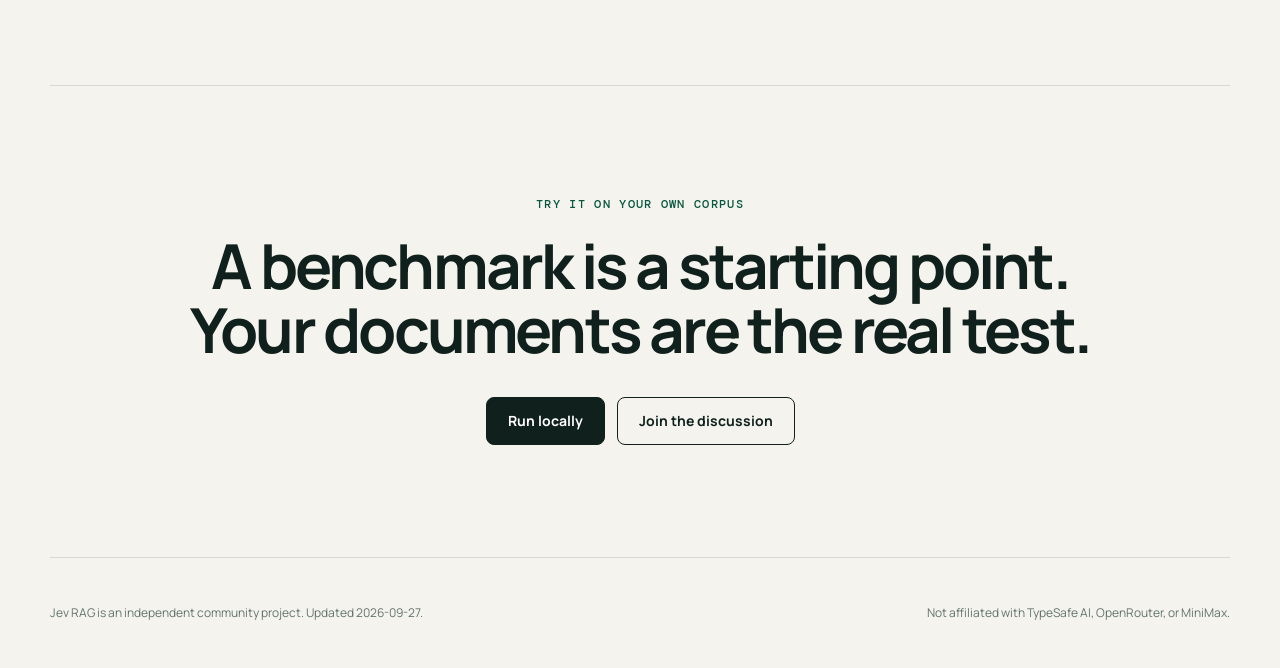
==== commit 46d2c5c5: "Add a clear GitHub star path for readers" ====
--- a/site/index.html
+++ b/site/index.html
@@ -90,6 +90,7 @@
             <a class="button secondary" href="#benchmark">Explore the benchmark</a>
           </div>
           <div class="command" aria-label="Install command"><span>$</span><code>git clone https://github.com/aifabrice/jev-rag.git</code><button id="copy-command" type="button" aria-label="Copy clone command">Copy</button></div>
+          <div class="fact-links"><a href="https://github.com/aifabrice/jev-rag/stargazers">If Jev RAG is useful, star it on GitHub →</a></div>
         </section>
 
         <section class="proof-grid" aria-label="Project highlights">
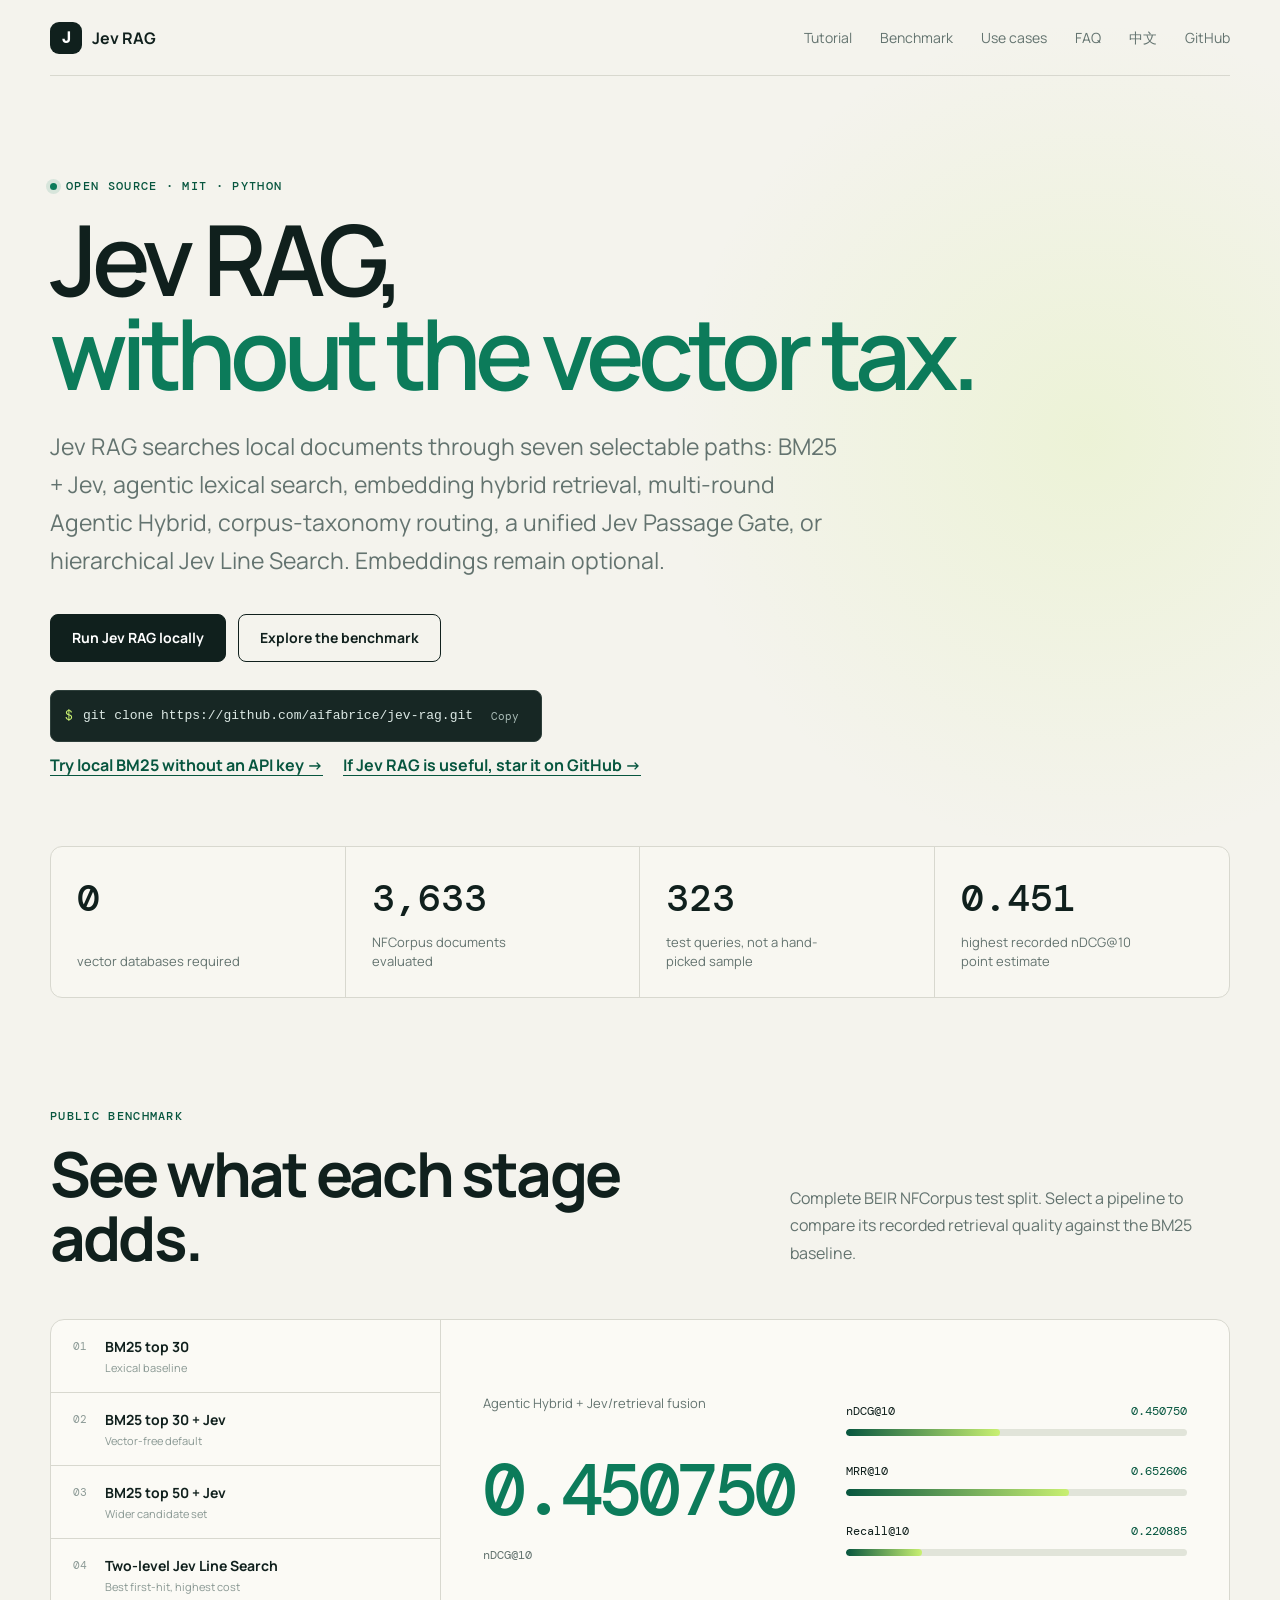
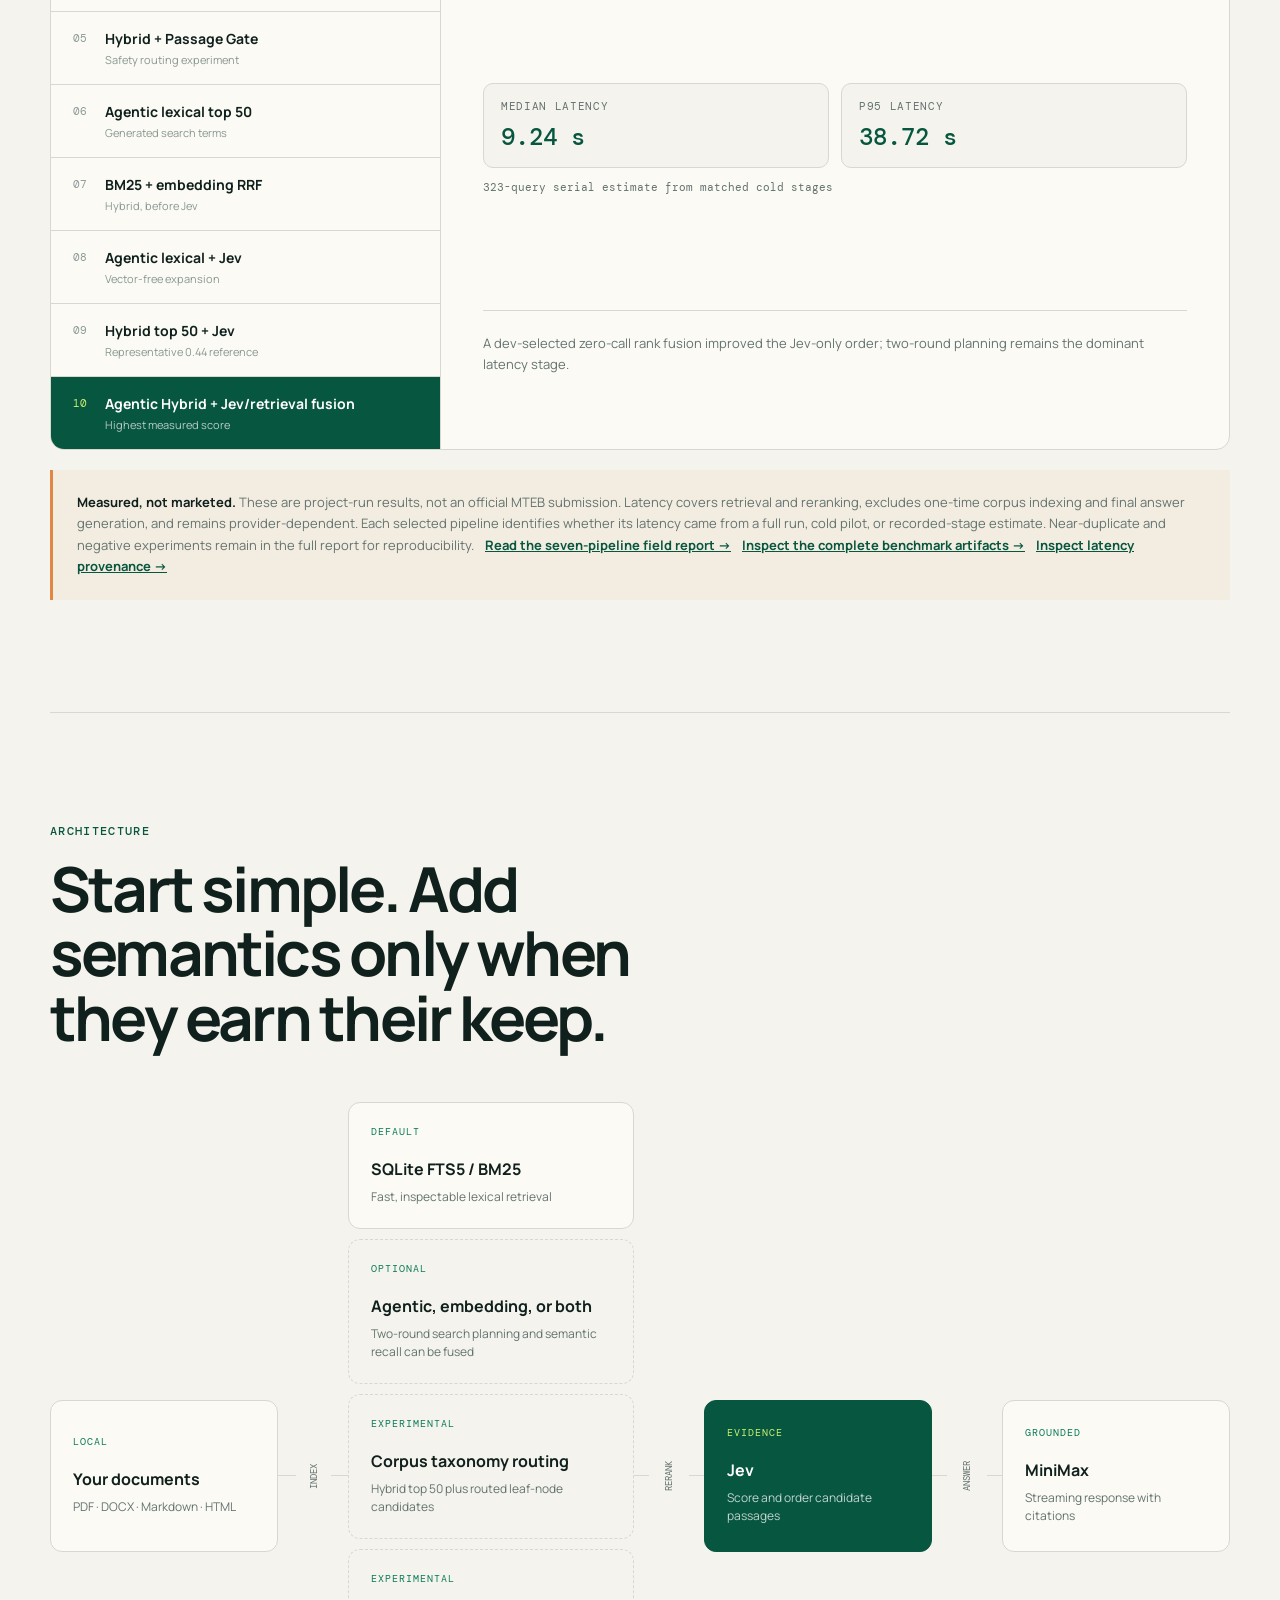
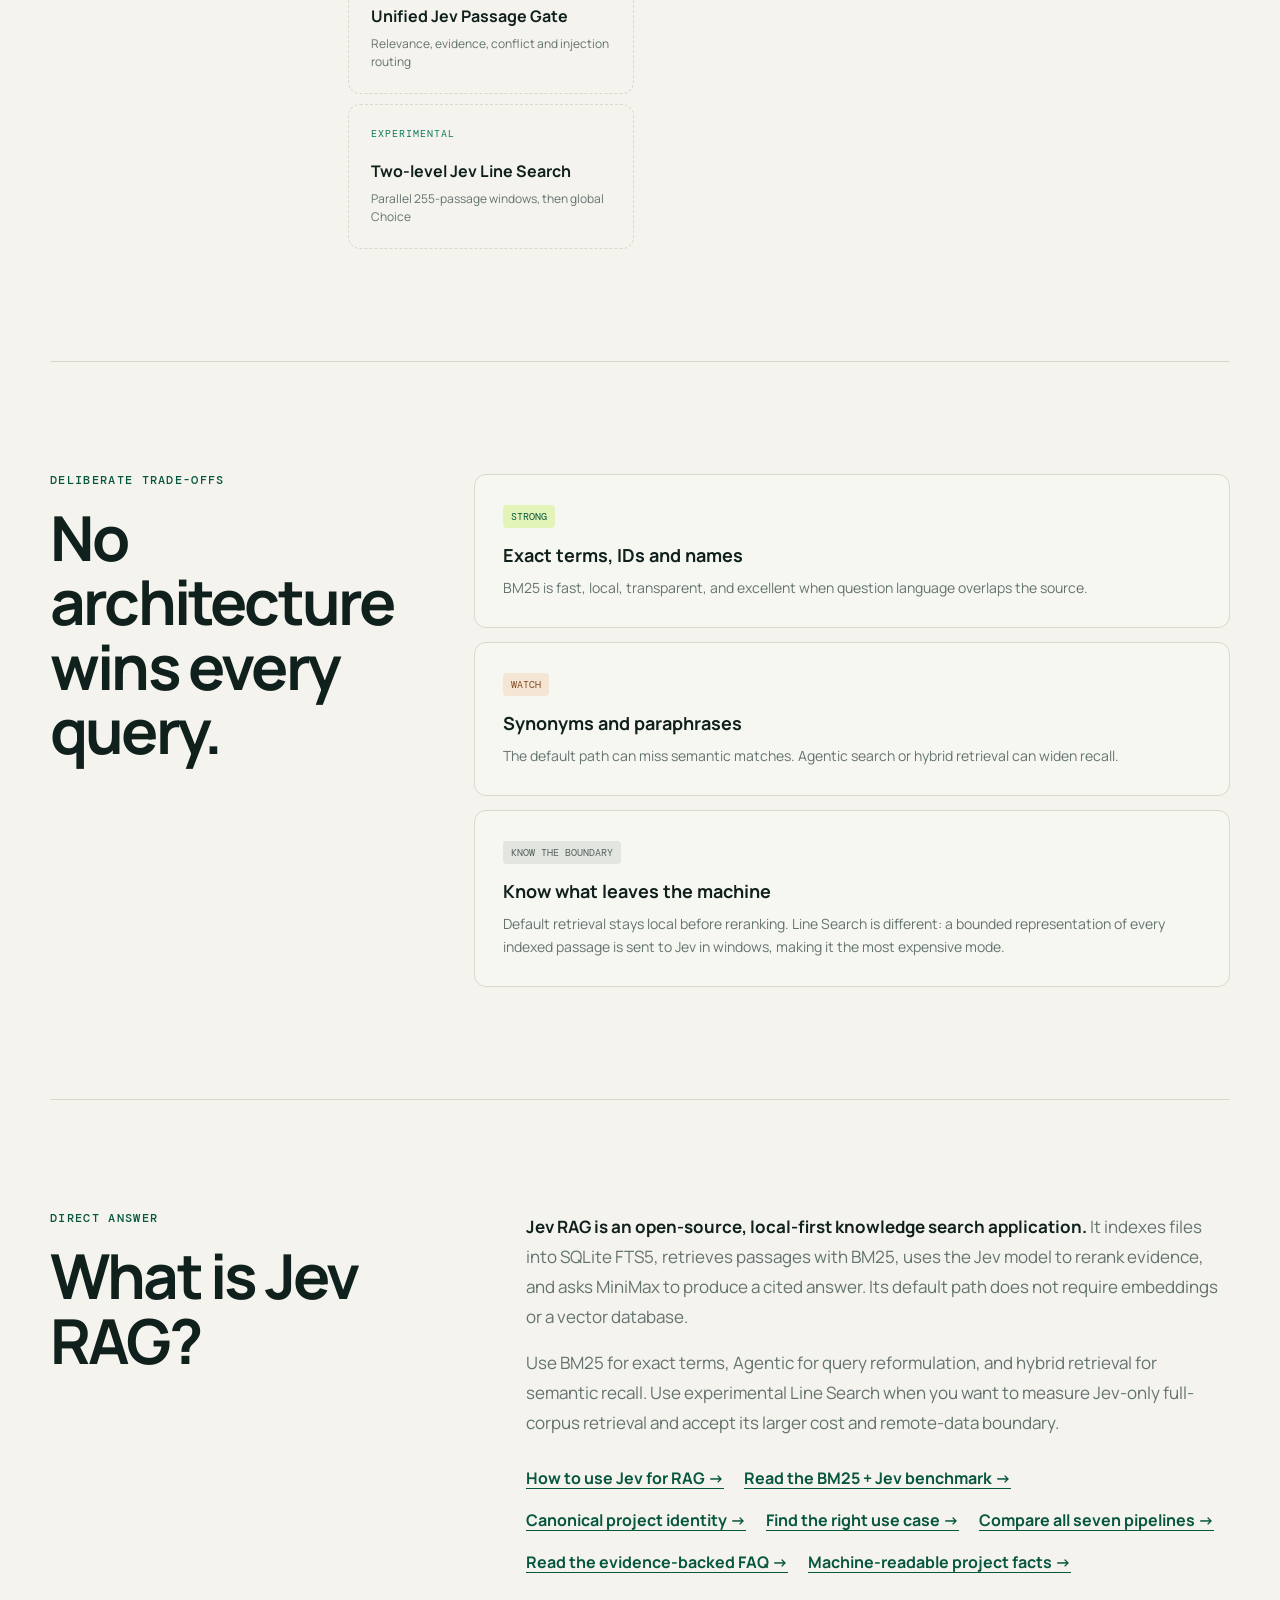
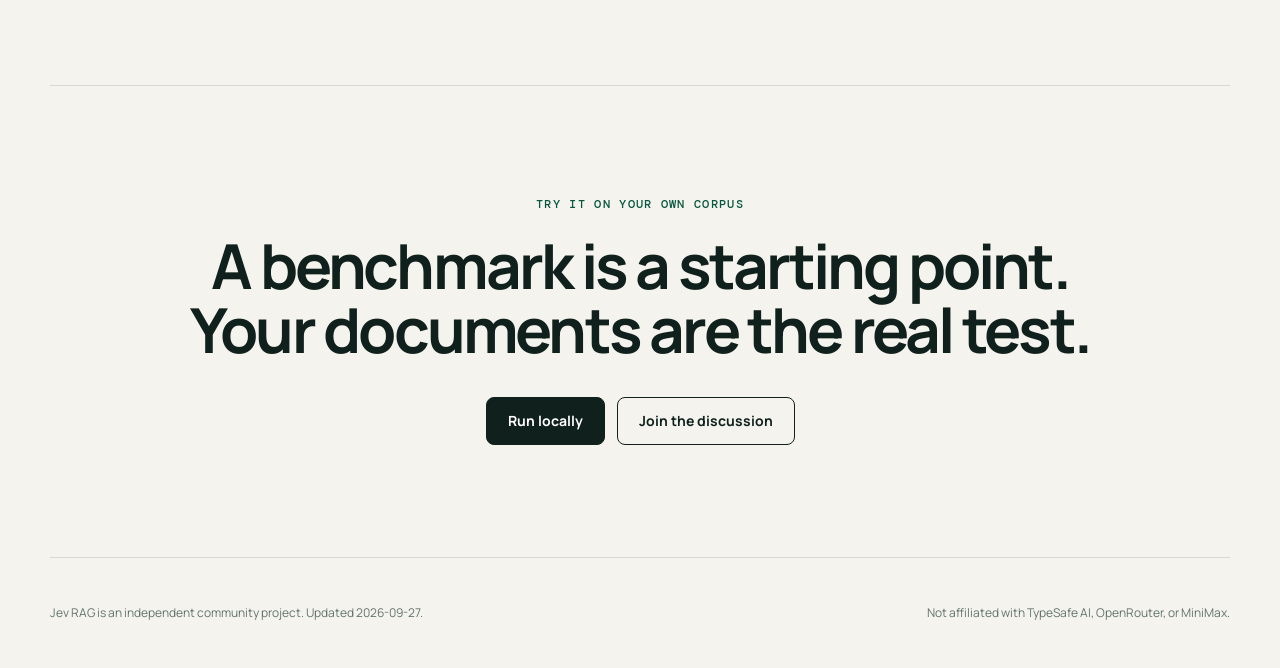
==== commit faf26b49: "Expose the no-key demo from the site home" ====
--- a/site/index.html
+++ b/site/index.html
@@ -53,7 +53,7 @@
             "runtimePlatform": "Python 3.9+",
             "applicationCategory": "DeveloperApplication",
             "isAccessibleForFree": true,
-            "dateModified": "2026-10-02",
+            "dateModified": "2026-10-07",
             "description": "Jev RAG is an open-source local knowledge search engine with BM25 + Jev, agentic lexical, embedding hybrid, taxonomy routing, unified Passage Gate, and hierarchical Jev Line Search modes.",
             "featureList": [
               "Local document indexing",
@@ -90,7 +90,7 @@
             <a class="button secondary" href="#benchmark">Explore the benchmark</a>
           </div>
           <div class="command" aria-label="Install command"><span>$</span><code>git clone https://github.com/aifabrice/jev-rag.git</code><button id="copy-command" type="button" aria-label="Copy clone command">Copy</button></div>
-          <div class="fact-links"><a href="https://github.com/aifabrice/jev-rag/stargazers">If Jev RAG is useful, star it on GitHub →</a></div>
+          <div class="fact-links"><a href="how-to-use-jev-for-rag.html#no-key-demo">Try local BM25 without an API key →</a><a href="https://github.com/aifabrice/jev-rag/stargazers">If Jev RAG is useful, star it on GitHub →</a></div>
         </section>
 
         <section class="proof-grid" aria-label="Project highlights">
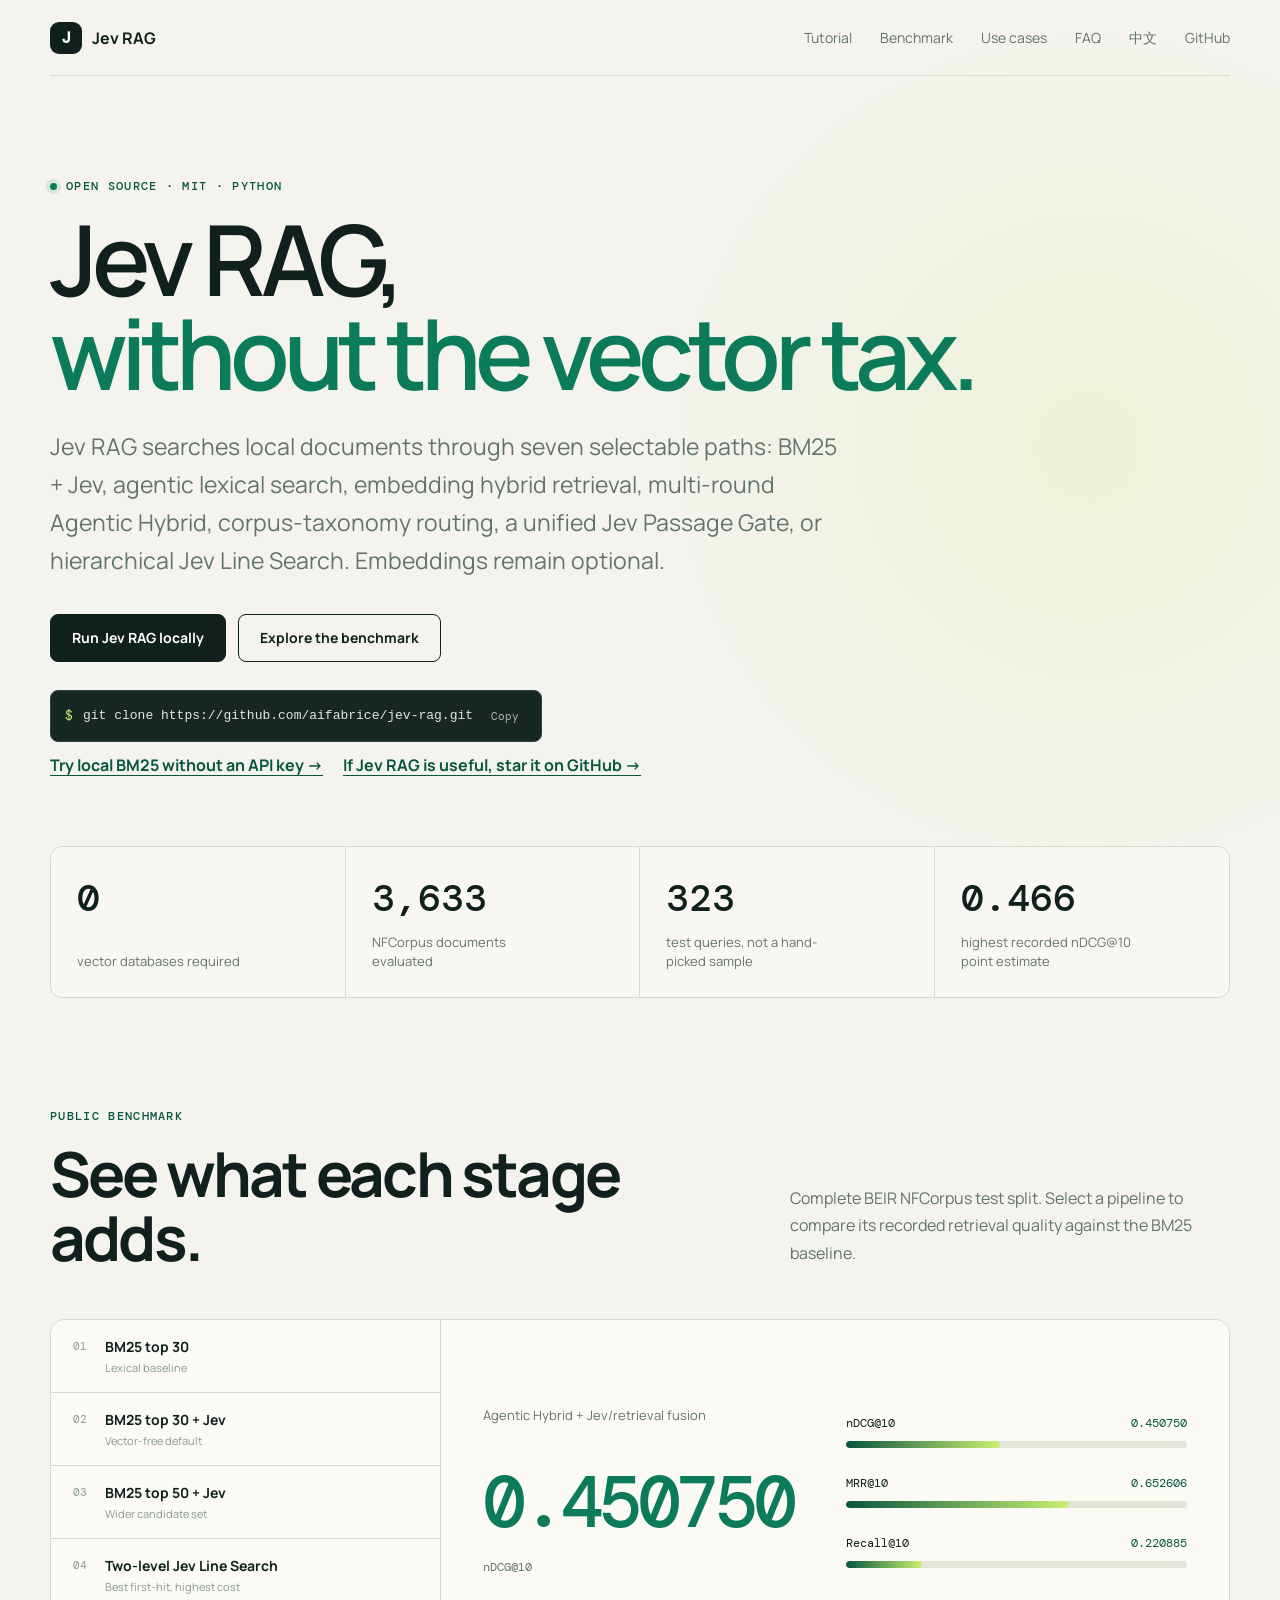
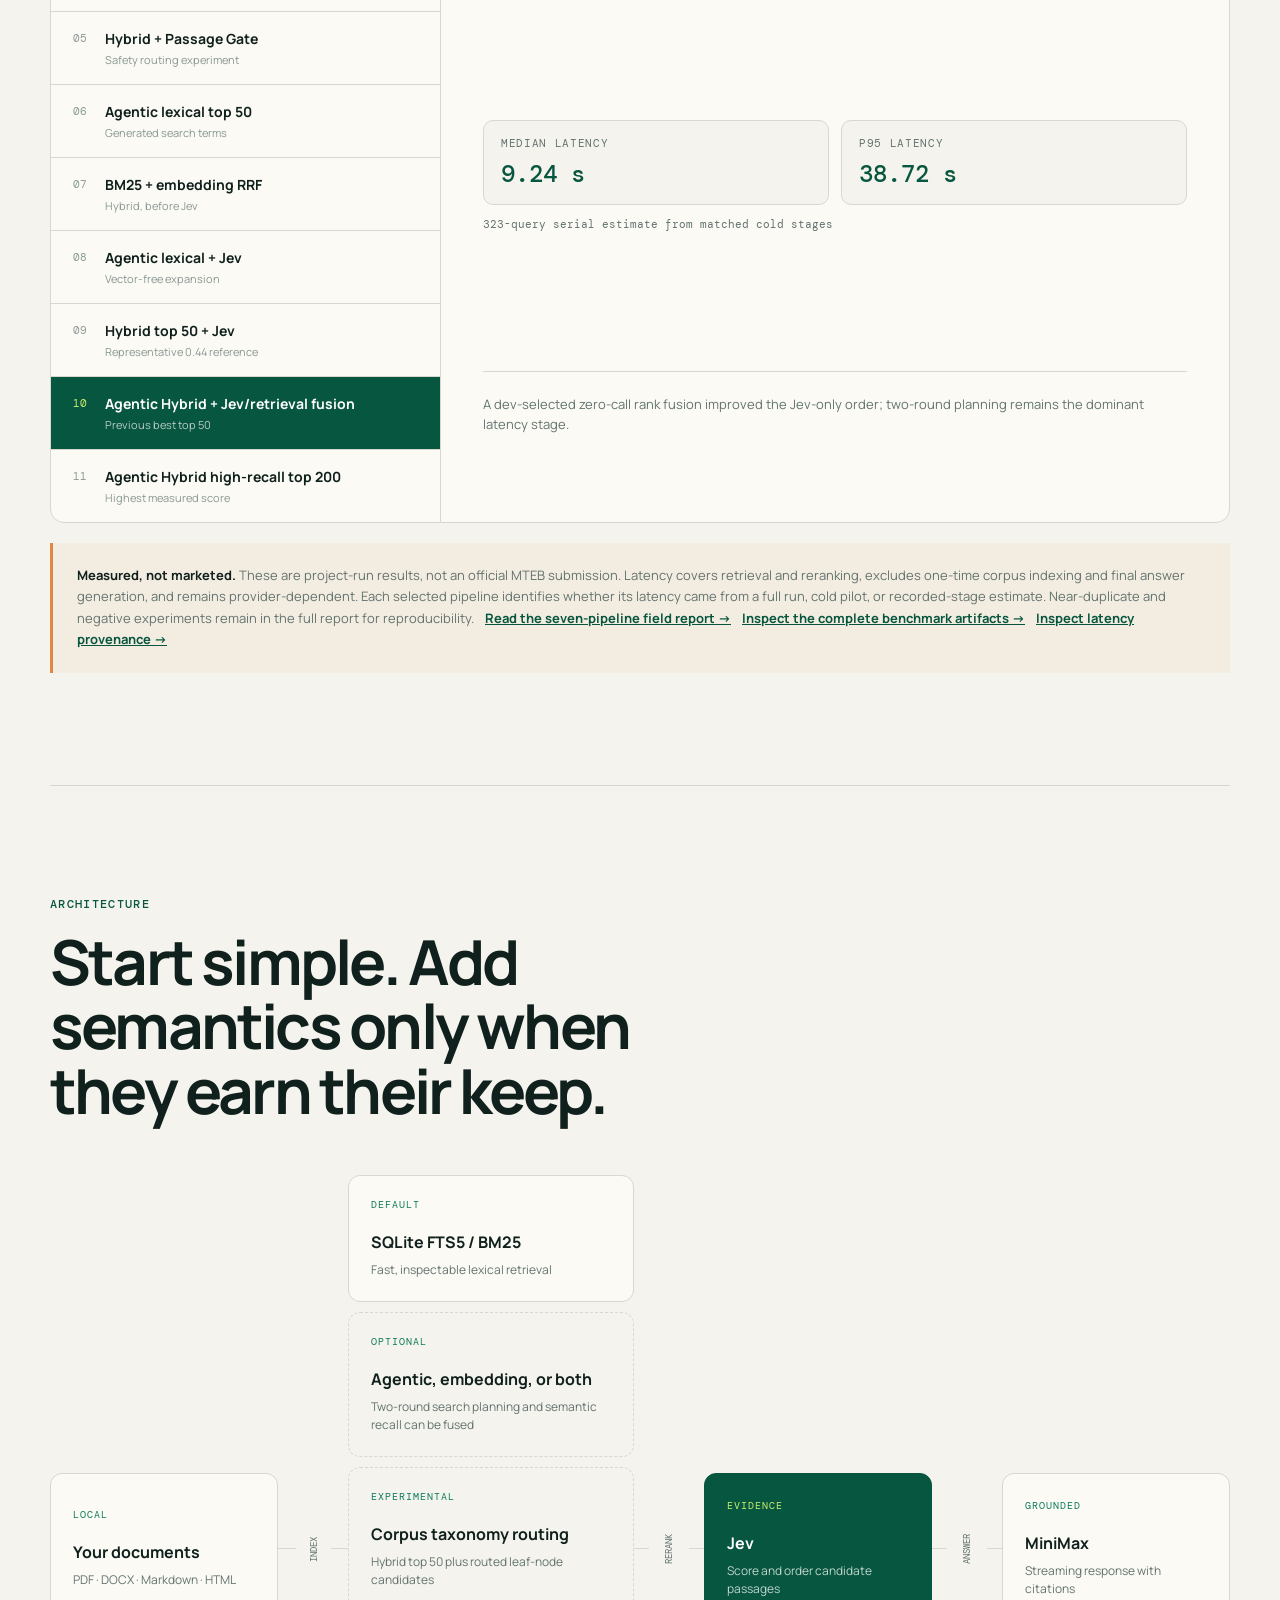
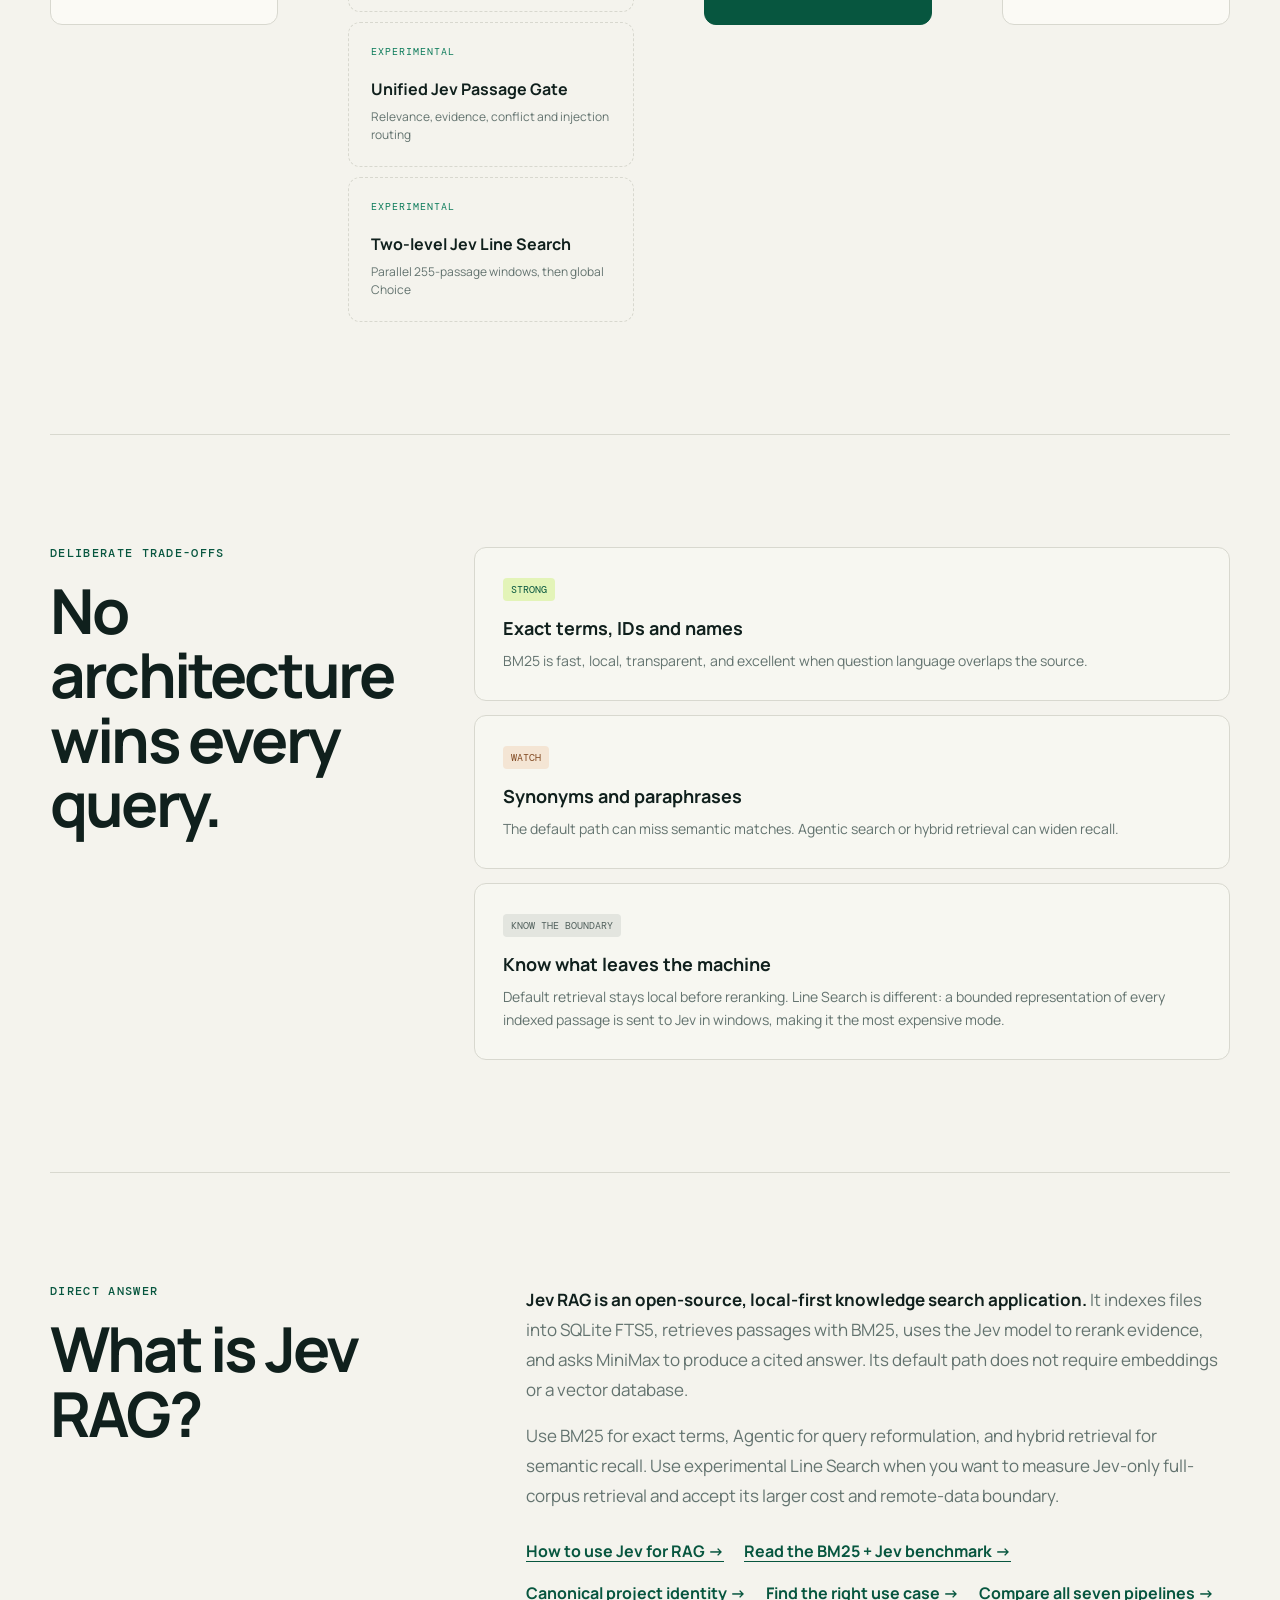
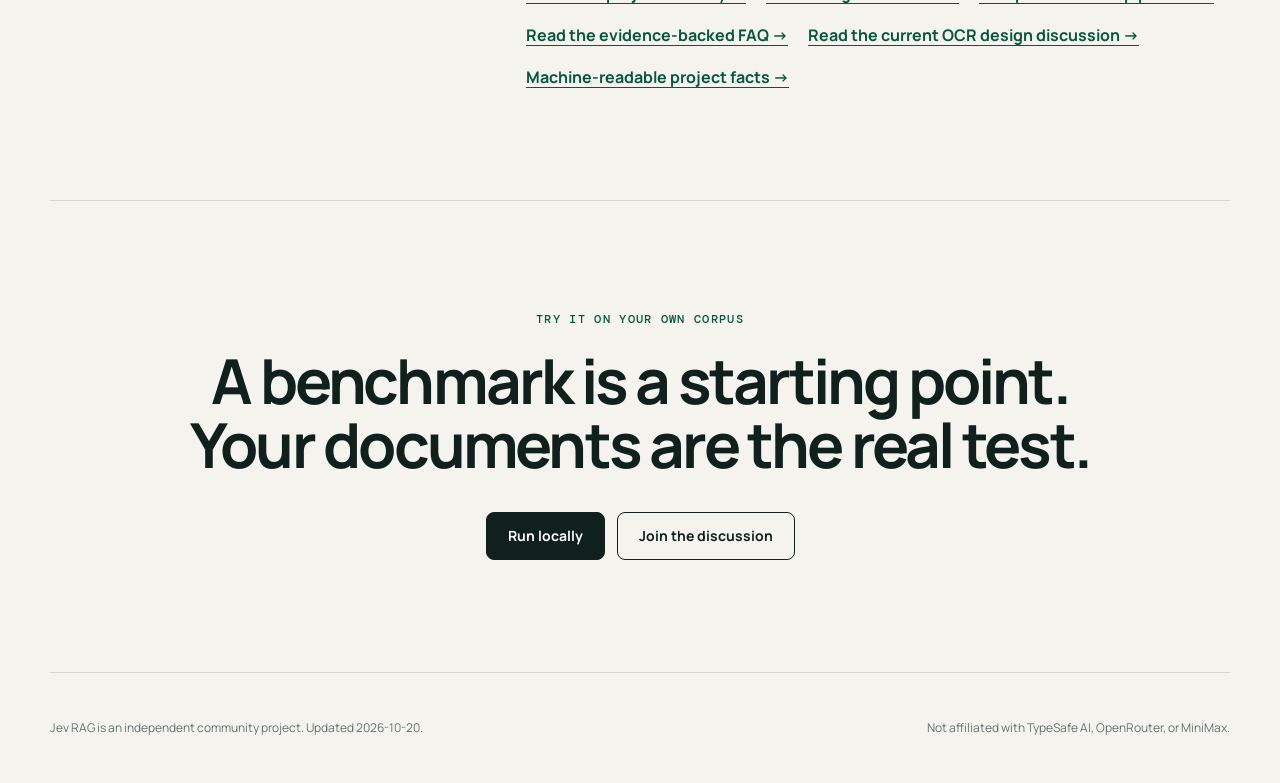
==== commit b7ff2308: "docs: publish high-recall top-200 benchmark" ====
--- a/site/index.html
+++ b/site/index.html
@@ -53,7 +53,7 @@
             "runtimePlatform": "Python 3.9+",
             "applicationCategory": "DeveloperApplication",
             "isAccessibleForFree": true,
-            "dateModified": "2026-10-07",
+            "dateModified": "2026-10-20",
             "description": "Jev RAG is an open-source local knowledge search engine with BM25 + Jev, agentic lexical, embedding hybrid, taxonomy routing, unified Passage Gate, and hierarchical Jev Line Search modes.",
             "featureList": [
               "Local document indexing",
@@ -97,7 +97,7 @@
           <article><strong>0</strong><span>vector databases required</span></article>
           <article><strong>3,633</strong><span>NFCorpus documents evaluated</span></article>
           <article><strong>323</strong><span>test queries, not a hand-picked sample</span></article>
-          <article><strong>0.451</strong><span>highest recorded nDCG@10 point estimate</span></article>
+          <article><strong>0.466</strong><span>highest recorded nDCG@10 point estimate</span></article>
         </section>
 
         <section id="benchmark" class="benchmark section">
@@ -117,22 +117,23 @@
               <button class="pipeline-option" data-pipeline="rrf" role="option"><span>07</span><div><strong>BM25 + embedding RRF</strong><small>Hybrid, before Jev</small></div></button>
               <button class="pipeline-option" data-pipeline="agenticJev" role="option"><span>08</span><div><strong>Agentic lexical + Jev</strong><small>Vector-free expansion</small></div></button>
               <button class="pipeline-option" data-pipeline="hybrid" role="option"><span>09</span><div><strong>Hybrid top 50 + Jev</strong><small>Representative 0.44 reference</small></div></button>
-              <button class="pipeline-option active" data-pipeline="agenticHybrid" role="option" aria-selected="true"><span>10</span><div><strong>Agentic Hybrid + Jev/retrieval fusion</strong><small>Highest measured score</small></div></button>
+              <button class="pipeline-option" data-pipeline="agenticHybrid" role="option"><span>10</span><div><strong>Agentic Hybrid + Jev/retrieval fusion</strong><small>Previous best top 50</small></div></button>
+              <button class="pipeline-option active" data-pipeline="agenticHybridTop200" role="option" aria-selected="true"><span>11</span><div><strong>Agentic Hybrid high-recall top 200</strong><small>Highest measured score</small></div></button>
             </div>
 
             <div class="metric-stage" aria-live="polite">
-              <div class="metric-lead"><span id="selected-label">Agentic Hybrid + Jev/retrieval fusion</span><strong id="selected-score">0.450750</strong><small>nDCG@10</small></div>
+              <div class="metric-lead"><span id="selected-label">Agentic Hybrid high-recall top 200 + Jev</span><strong id="selected-score">0.466171</strong><small>nDCG@10</small></div>
               <div class="metric-bars">
-                <div class="metric-row"><div><span>nDCG@10</span><output id="ndcg-value">0.450750</output></div><div class="bar"><i id="ndcg-bar"></i></div></div>
-                <div class="metric-row"><div><span>MRR@10</span><output id="mrr-value">0.652606</output></div><div class="bar"><i id="mrr-bar"></i></div></div>
-                <div class="metric-row"><div><span>Recall@10</span><output id="recall-value">0.220885</output></div><div class="bar"><i id="recall-bar"></i></div></div>
+                <div class="metric-row"><div><span>nDCG@10</span><output id="ndcg-value">0.466171</output></div><div class="bar"><i id="ndcg-bar"></i></div></div>
+                <div class="metric-row"><div><span>MRR@10</span><output id="mrr-value">0.669516</output></div><div class="bar"><i id="mrr-bar"></i></div></div>
+                <div class="metric-row"><div><span>Recall@10</span><output id="recall-value">0.228912</output></div><div class="bar"><i id="recall-bar"></i></div></div>
               </div>
               <div class="latency-stats" aria-label="Recorded query latency">
-                <div><span>Median latency</span><output id="latency-median">9.24 s</output></div>
-                <div><span>p95 latency</span><output id="latency-p95">38.72 s</output></div>
-                <small id="latency-basis">323-query serial estimate from matched cold stages</small>
+                <div><span>Median latency</span><output id="latency-median">3.05 s</output></div>
+                <div><span>p95 latency</span><output id="latency-p95">4.24 s</output></div>
+                <small id="latency-basis">323-query observed full run; Jev batch size 100</small>
               </div>
-              <p id="pipeline-note" class="pipeline-note">A dev-selected zero-call rank fusion improved the Jev-only order; two-round planning remains the dominant latency stage.</p>
+              <p id="pipeline-note" class="pipeline-note">Benchmark-only high-recall operating point: 200 candidates from both retrieval branches, then Jev batches of 100.</p>
             </div>
           </div>
 
@@ -175,7 +176,7 @@
           <div class="answer-copy">
             <p><strong>Jev RAG is an open-source, local-first knowledge search application.</strong> It indexes files into SQLite FTS5, retrieves passages with BM25, uses the Jev model to rerank evidence, and asks MiniMax to produce a cited answer. Its default path does not require embeddings or a vector database.</p>
             <p>Use BM25 for exact terms, Agentic for query reformulation, and hybrid retrieval for semantic recall. Use experimental Line Search when you want to measure Jev-only full-corpus retrieval and accept its larger cost and remote-data boundary.</p>
-            <div class="fact-links"><a href="how-to-use-jev-for-rag.html">How to use Jev for RAG →</a><a href="bm25-jev-reranking-benchmark.html">Read the BM25 + Jev benchmark →</a><a href="jevrag.html">Canonical project identity →</a><a href="jev-rag-use-cases.html">Find the right use case →</a><a href="seven-pipelines.html">Compare all seven pipelines →</a><a href="faq.html">Read the evidence-backed FAQ →</a><a href="llms.txt">Machine-readable project facts →</a></div>
+            <div class="fact-links"><a href="how-to-use-jev-for-rag.html">How to use Jev for RAG →</a><a href="bm25-jev-reranking-benchmark.html">Read the BM25 + Jev benchmark →</a><a href="jevrag.html">Canonical project identity →</a><a href="jev-rag-use-cases.html">Find the right use case →</a><a href="seven-pipelines.html">Compare all seven pipelines →</a><a href="faq.html">Read the evidence-backed FAQ →</a><a href="https://github.com/aifabrice/jev-rag/discussions/14">Read the current OCR design discussion →</a><a href="llms.txt">Machine-readable project facts →</a></div>
           </div>
         </section>
 
@@ -185,7 +186,7 @@
         </section>
       </main>
 
-      <footer><span>Jev RAG is an independent community project. Updated 2026-09-27.</span><span>Not affiliated with TypeSafe AI, OpenRouter, or MiniMax.</span></footer>
+      <footer><span>Jev RAG is an independent community project. Updated 2026-10-20.</span><span>Not affiliated with TypeSafe AI, OpenRouter, or MiniMax.</span></footer>
     </div>
     <script src="app.js"></script>
   </body>
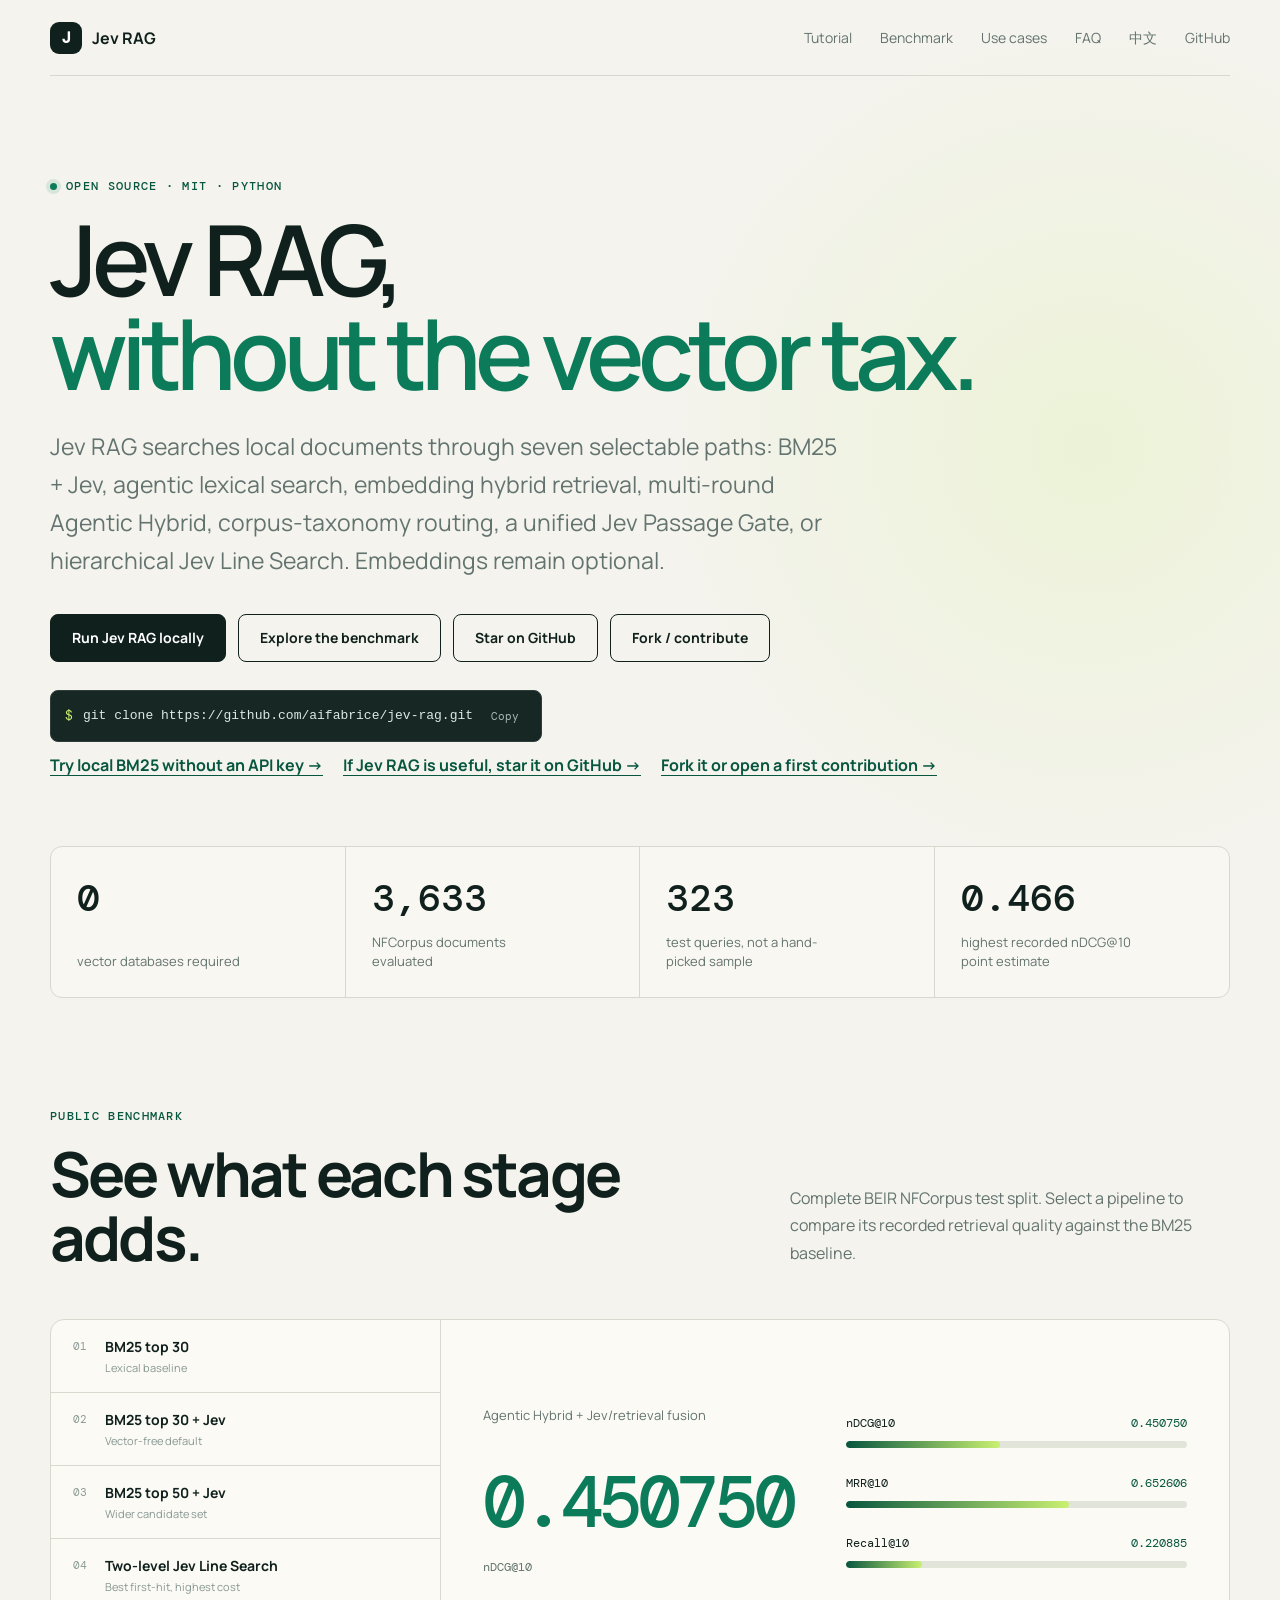
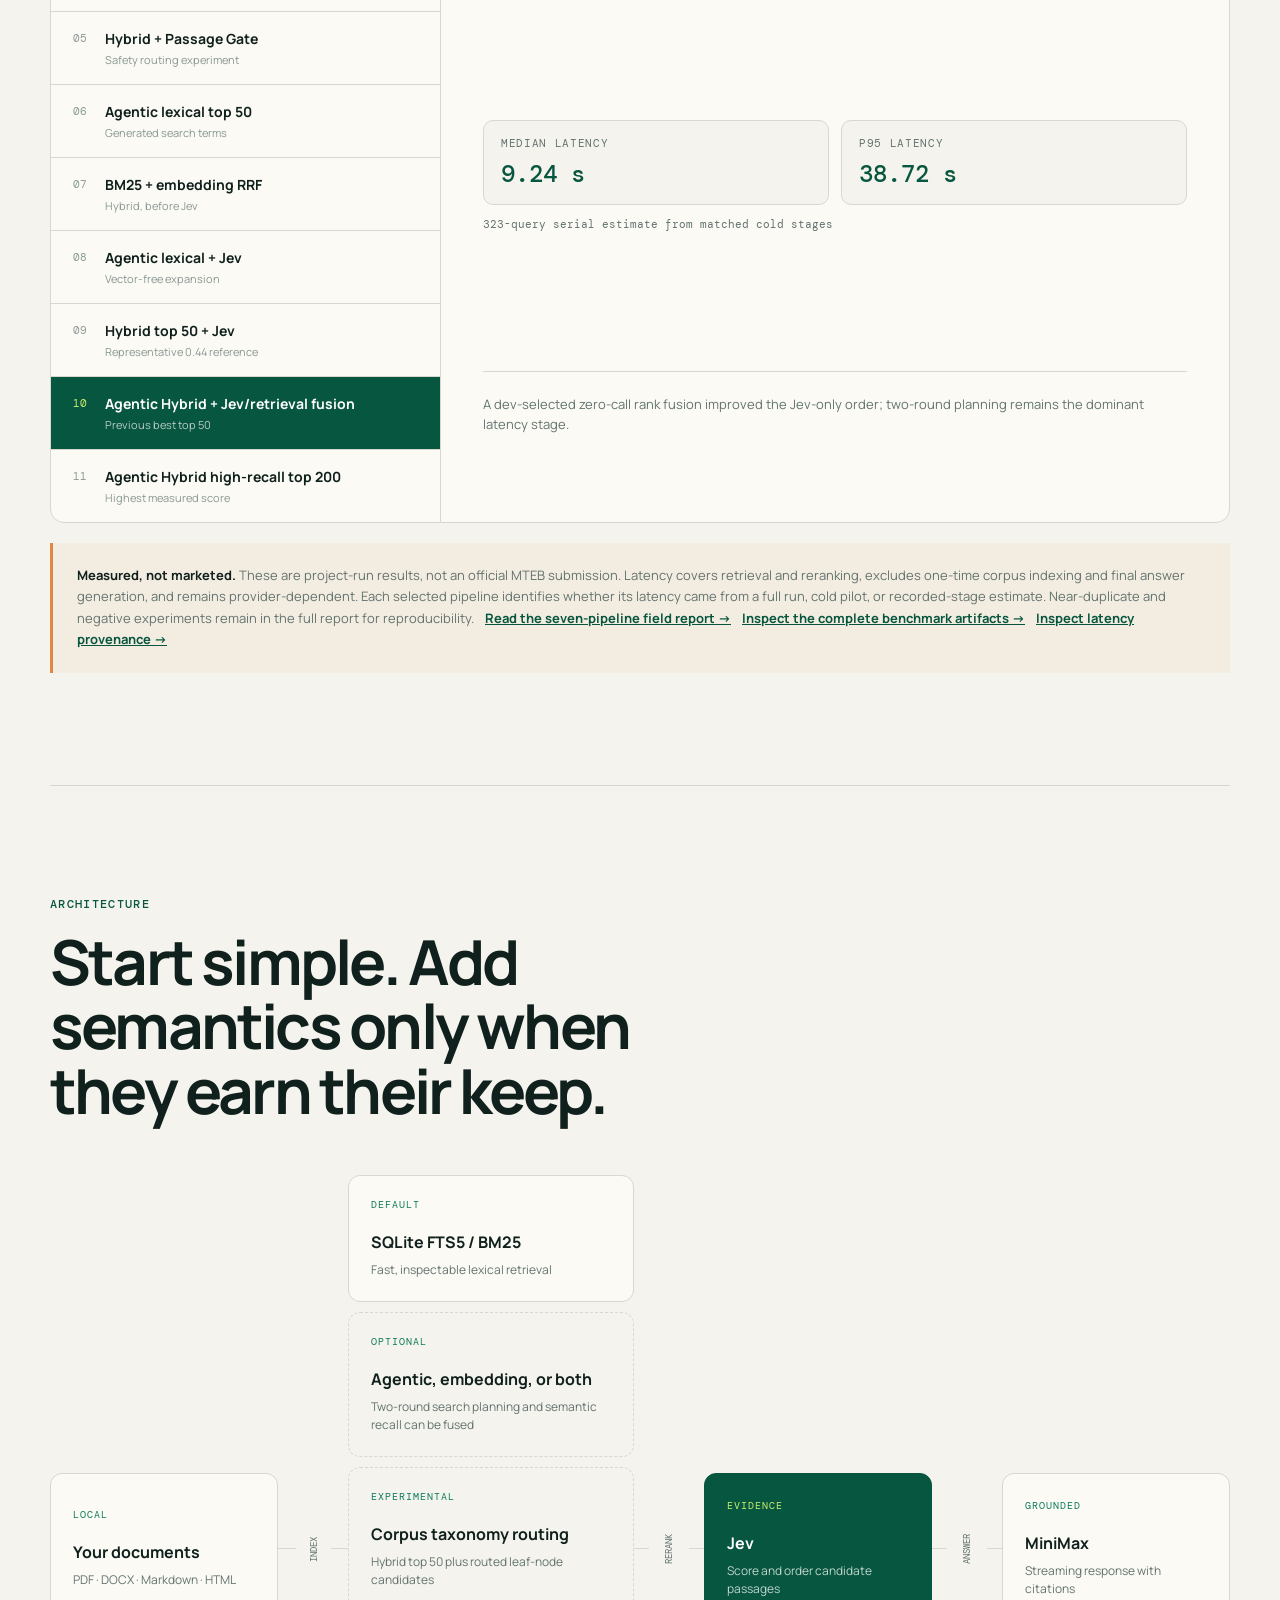
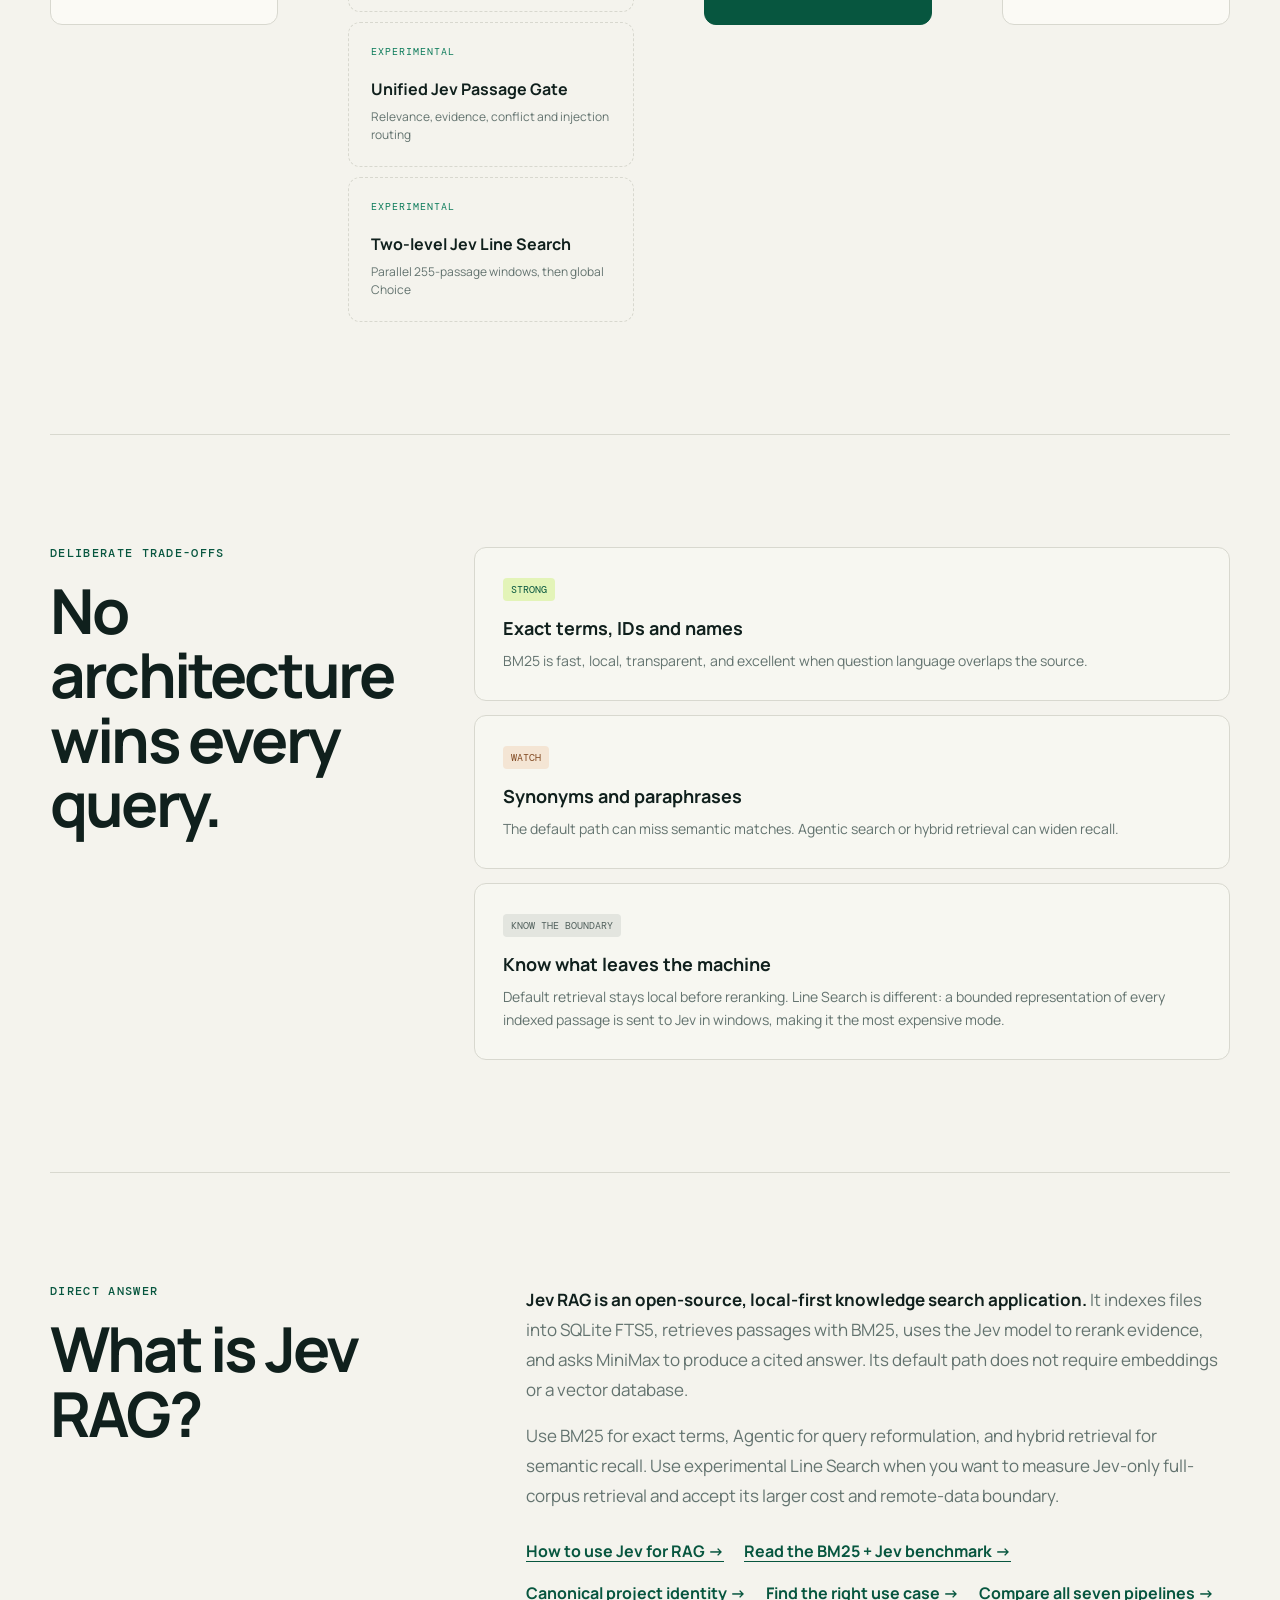
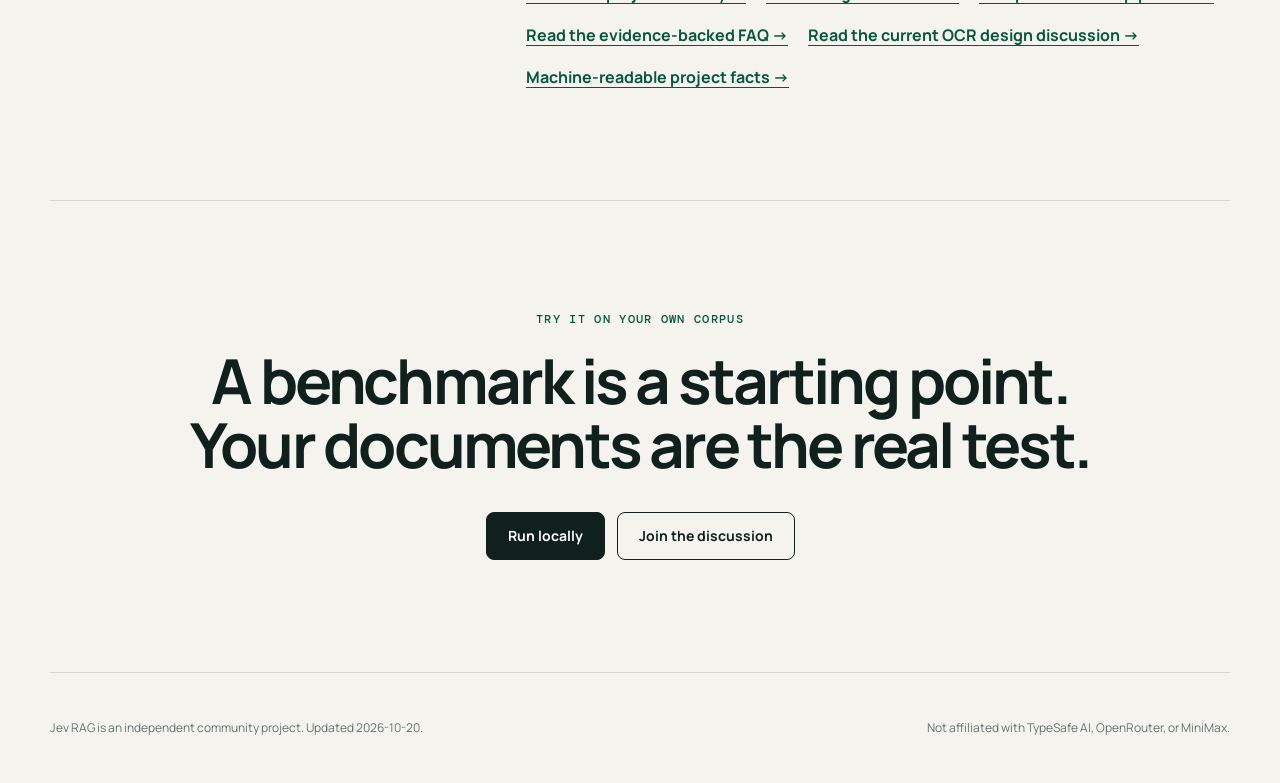
==== commit bed1fb04: "docs: make star fork and contribute paths explicit" ====
--- a/site/index.html
+++ b/site/index.html
@@ -88,9 +88,11 @@
           <div class="hero-actions">
             <a class="button primary" href="https://github.com/aifabrice/jev-rag#quick-start">Run Jev RAG locally</a>
             <a class="button secondary" href="#benchmark">Explore the benchmark</a>
+            <a class="button secondary" href="https://github.com/aifabrice/jev-rag/stargazers">Star on GitHub</a>
+            <a class="button secondary" href="https://github.com/aifabrice/jev-rag/fork">Fork / contribute</a>
           </div>
           <div class="command" aria-label="Install command"><span>$</span><code>git clone https://github.com/aifabrice/jev-rag.git</code><button id="copy-command" type="button" aria-label="Copy clone command">Copy</button></div>
-          <div class="fact-links"><a href="how-to-use-jev-for-rag.html#no-key-demo">Try local BM25 without an API key →</a><a href="https://github.com/aifabrice/jev-rag/stargazers">If Jev RAG is useful, star it on GitHub →</a></div>
+          <div class="fact-links"><a href="how-to-use-jev-for-rag.html#no-key-demo">Try local BM25 without an API key →</a><a href="https://github.com/aifabrice/jev-rag/stargazers">If Jev RAG is useful, star it on GitHub →</a><a href="https://github.com/aifabrice/jev-rag/fork">Fork it or open a first contribution →</a></div>
         </section>
 
         <section class="proof-grid" aria-label="Project highlights">
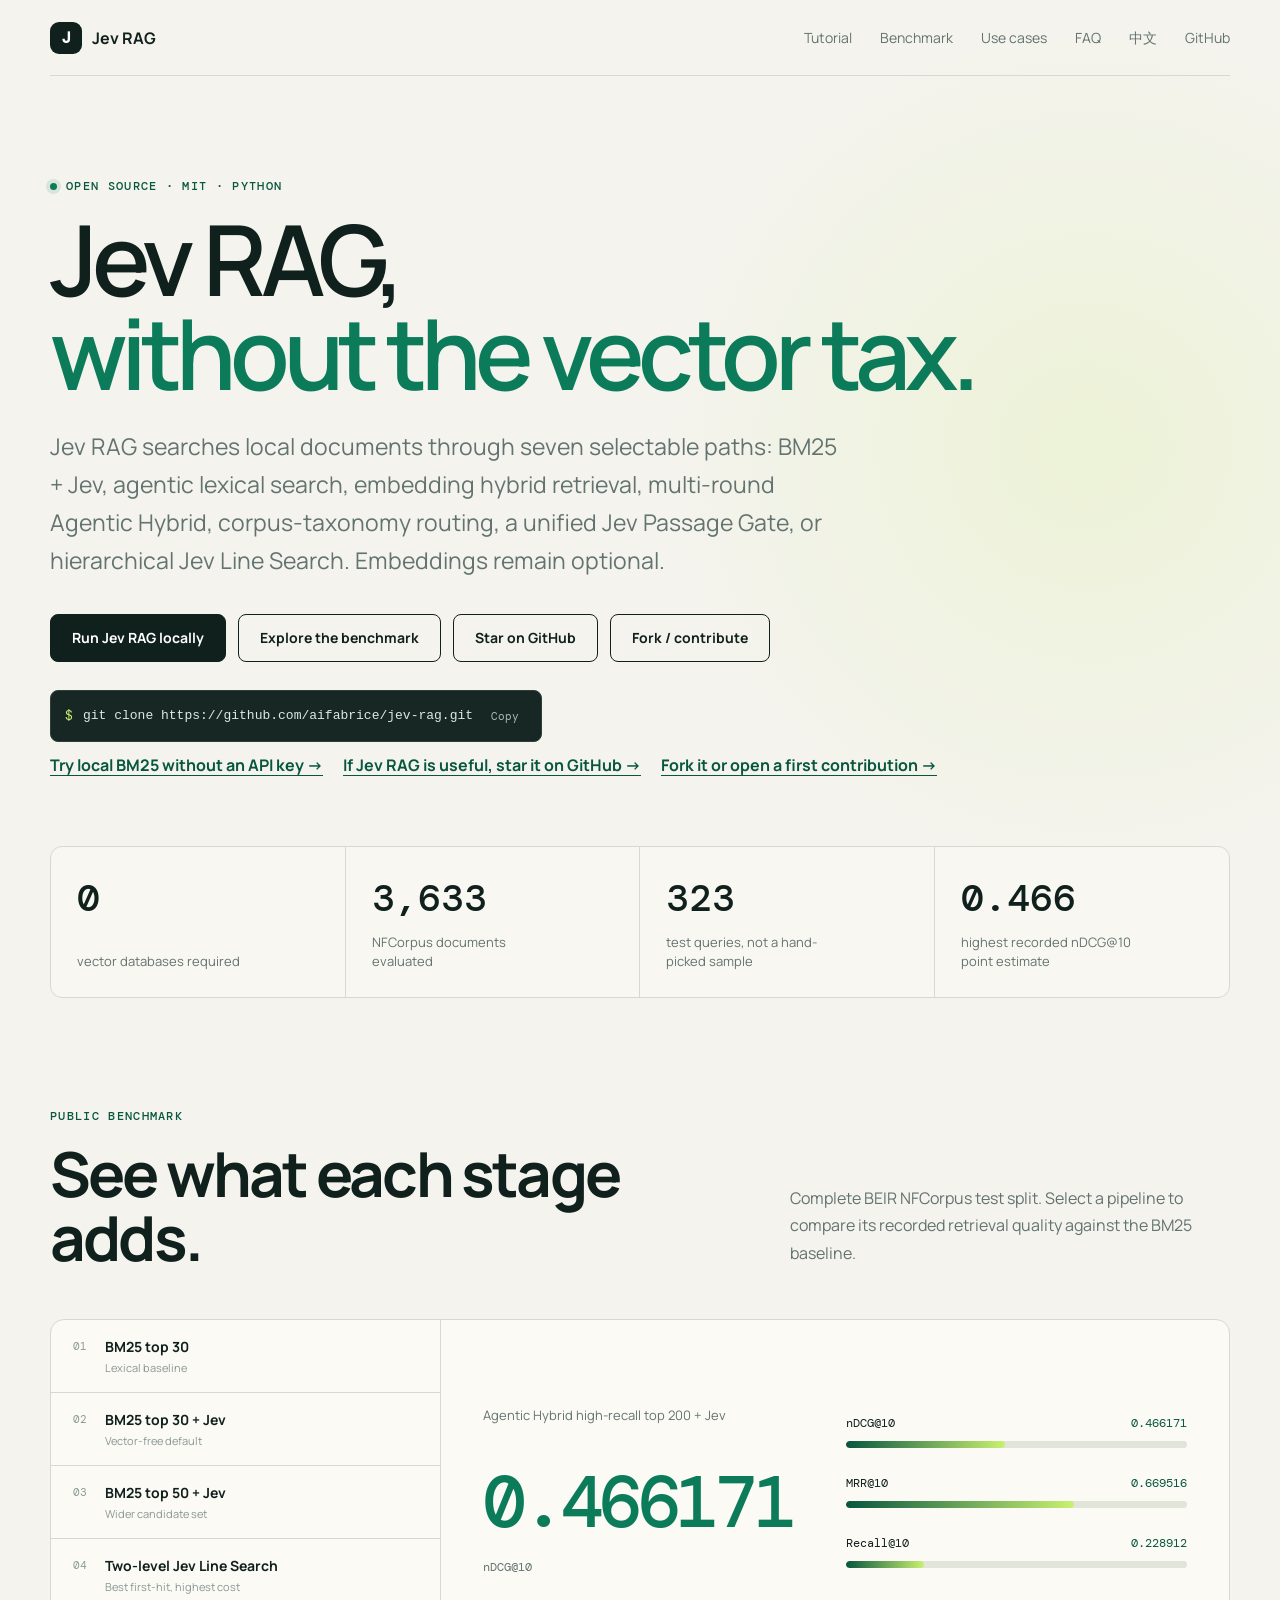
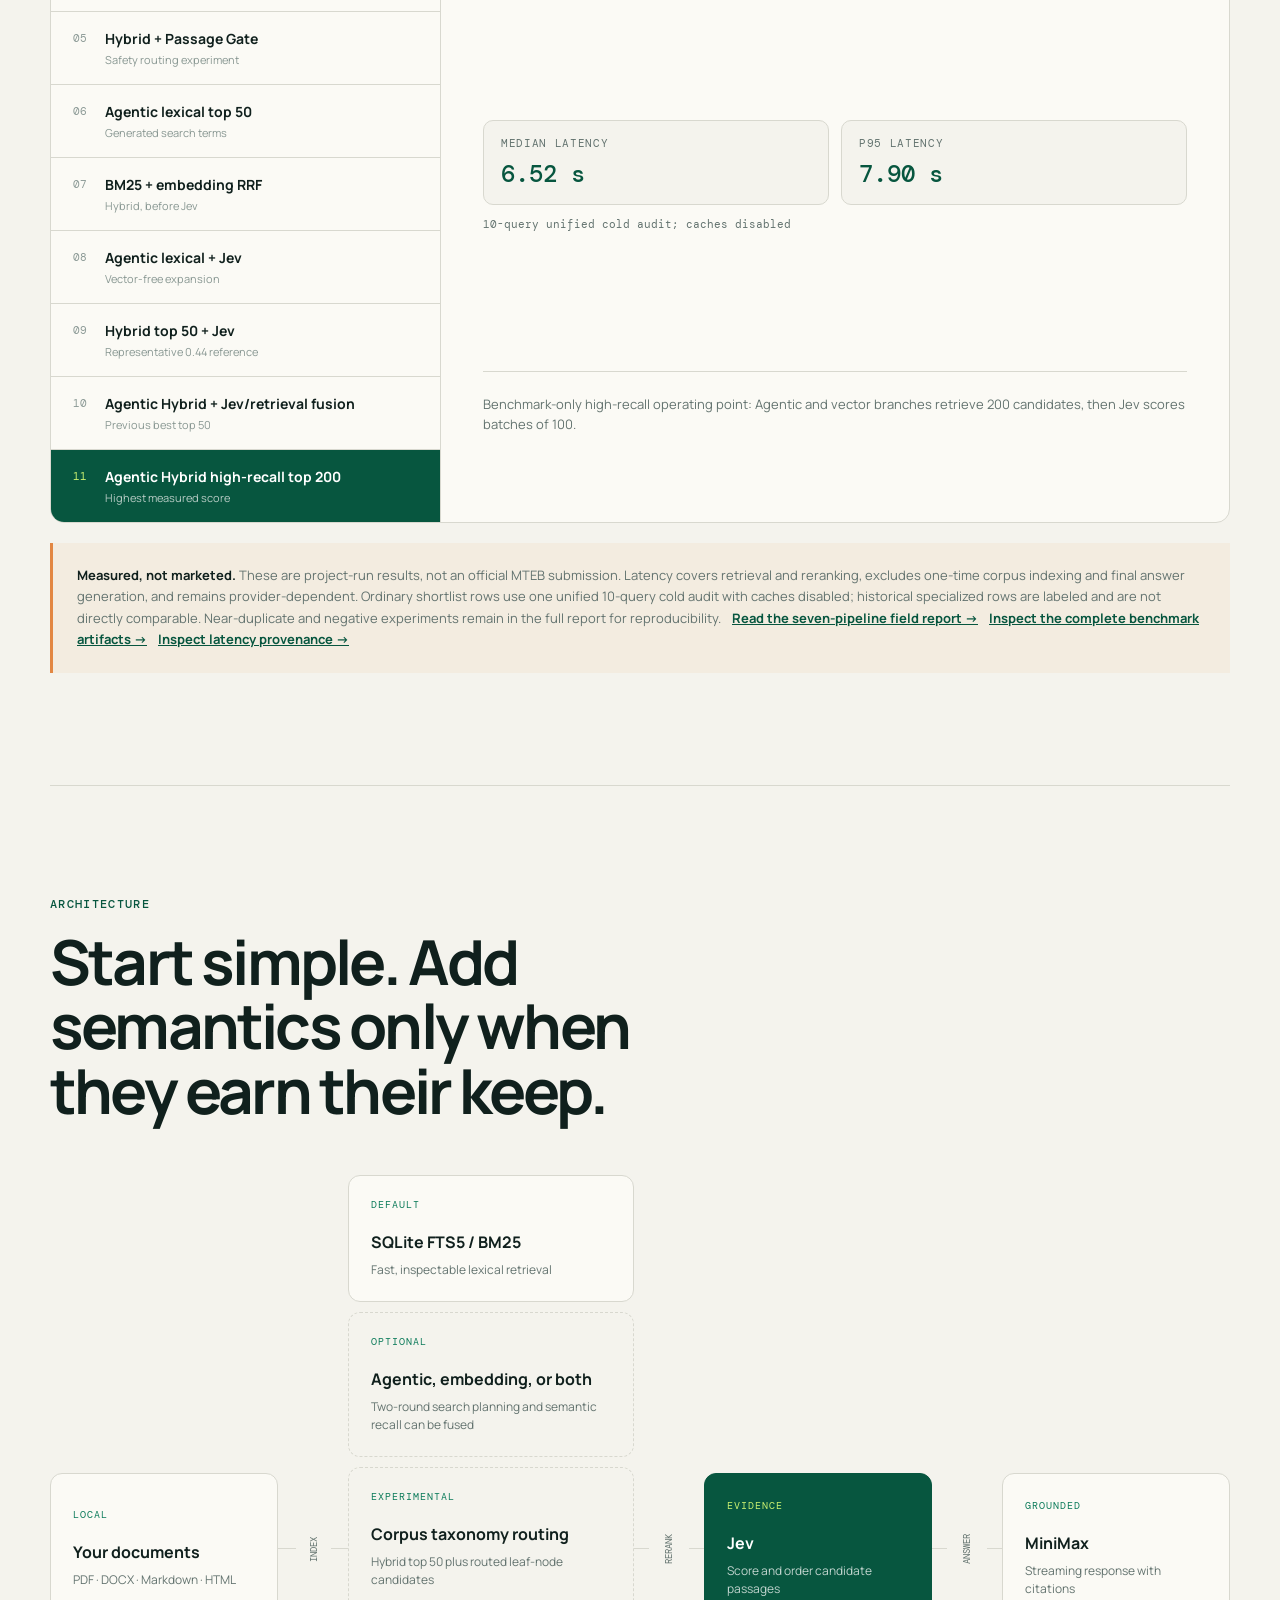
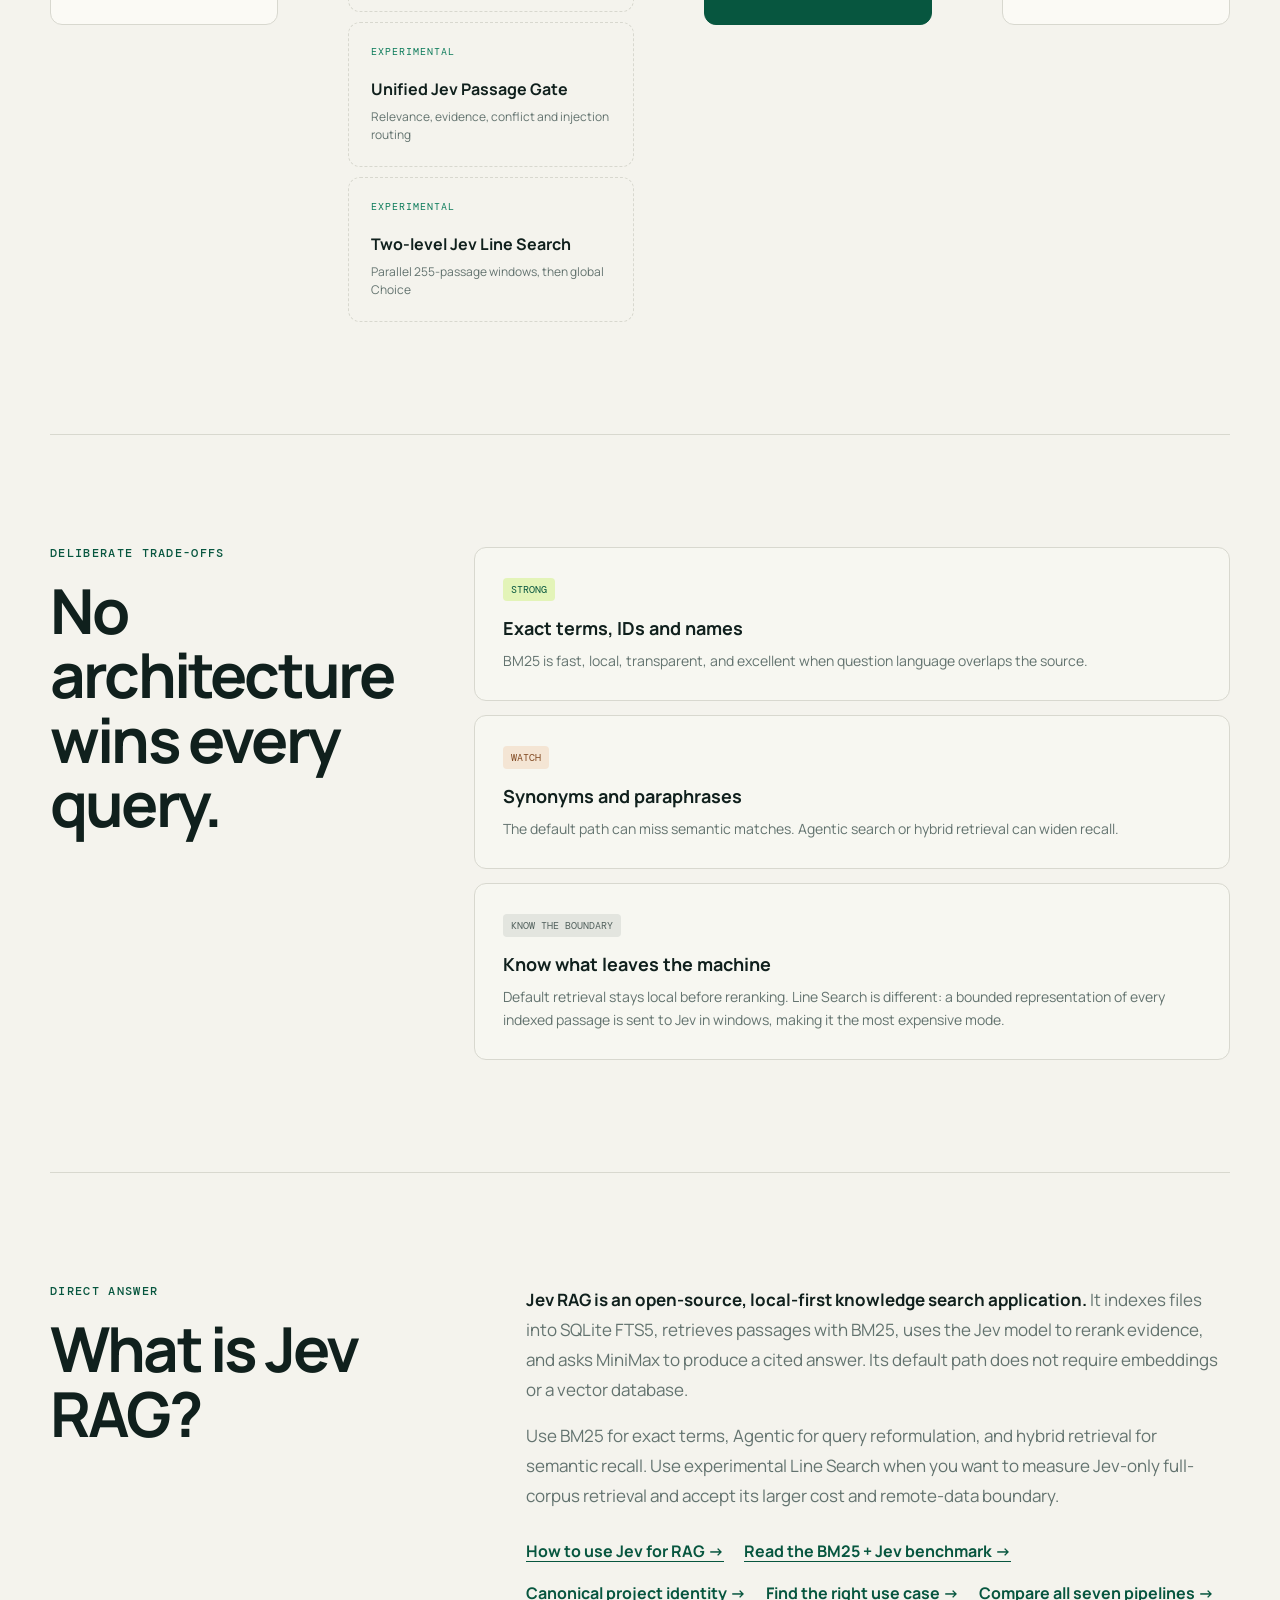
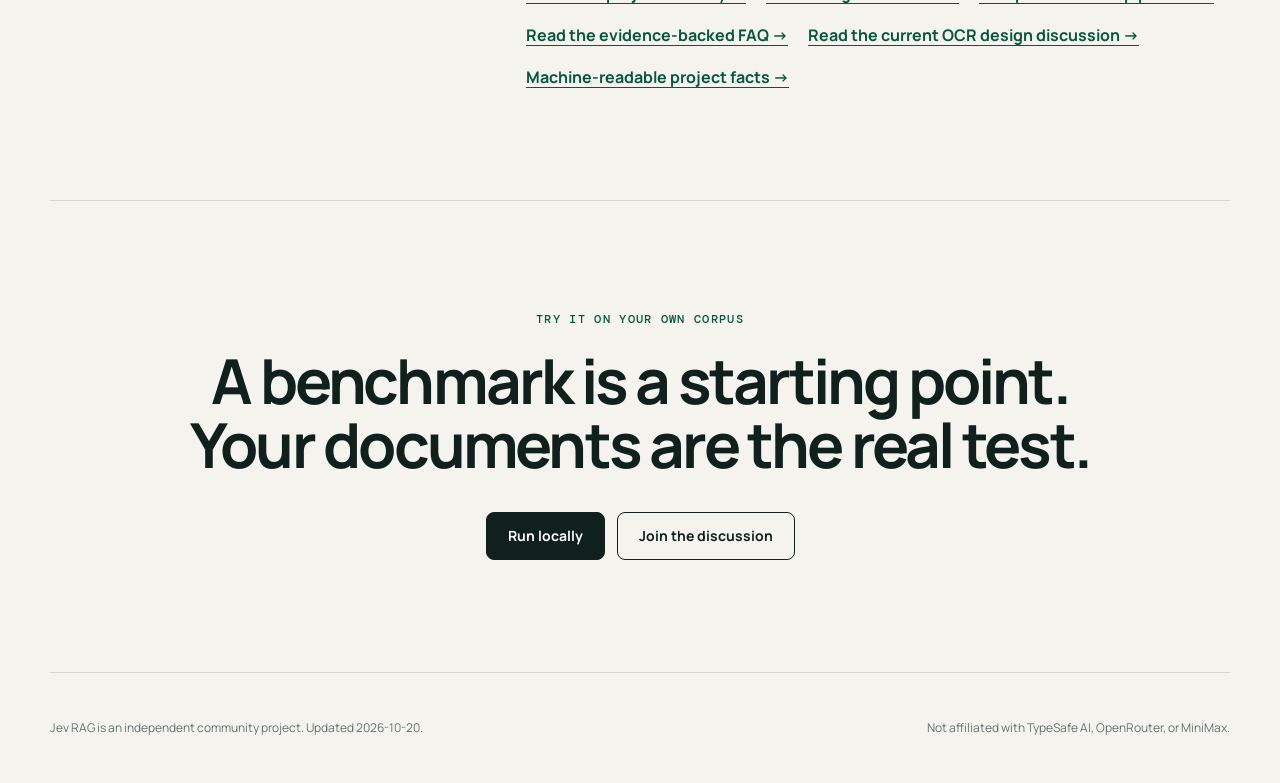
==== commit 4b3cb3f3: "perf: normalize latency benchmark reporting" ====
--- a/site/index.html
+++ b/site/index.html
@@ -131,15 +131,15 @@
                 <div class="metric-row"><div><span>Recall@10</span><output id="recall-value">0.228912</output></div><div class="bar"><i id="recall-bar"></i></div></div>
               </div>
               <div class="latency-stats" aria-label="Recorded query latency">
-                <div><span>Median latency</span><output id="latency-median">3.05 s</output></div>
-                <div><span>p95 latency</span><output id="latency-p95">4.24 s</output></div>
-                <small id="latency-basis">323-query observed full run; Jev batch size 100</small>
+                <div><span>Median latency</span><output id="latency-median">6.52 s</output></div>
+                <div><span>p95 latency</span><output id="latency-p95">7.90 s</output></div>
+                <small id="latency-basis">10-query unified cold audit; caches disabled; Jev batch size 100</small>
               </div>
               <p id="pipeline-note" class="pipeline-note">Benchmark-only high-recall operating point: 200 candidates from both retrieval branches, then Jev batches of 100.</p>
             </div>
           </div>
 
-          <div class="benchmark-caveat"><strong>Measured, not marketed.</strong> These are project-run results, not an official MTEB submission. Latency covers retrieval and reranking, excludes one-time corpus indexing and final answer generation, and remains provider-dependent. Each selected pipeline identifies whether its latency came from a full run, cold pilot, or recorded-stage estimate. Near-duplicate and negative experiments remain in the full report for reproducibility. <a href="seven-pipelines.html">Read the seven-pipeline field report →</a> <a href="https://github.com/aifabrice/jev-rag/blob/main/benchmarks/NFCORPUS_RESULTS.md">Inspect the complete benchmark artifacts →</a> <a href="https://github.com/aifabrice/jev-rag/blob/main/benchmarks/nfcorpus-pipeline-latency.json">Inspect latency provenance →</a></div>
+          <div class="benchmark-caveat"><strong>Measured, not marketed.</strong> These are project-run results, not an official MTEB submission. Latency covers retrieval and reranking, excludes one-time corpus indexing and final answer generation, and remains provider-dependent. Ordinary shortlist rows use one unified 10-query cold audit with caches disabled; historical specialized rows are labeled and are not directly comparable. Near-duplicate and negative experiments remain in the full report for reproducibility. <a href="seven-pipelines.html">Read the seven-pipeline field report →</a> <a href="https://github.com/aifabrice/jev-rag/blob/main/benchmarks/NFCORPUS_RESULTS.md">Inspect the complete benchmark artifacts →</a> <a href="https://github.com/aifabrice/jev-rag/blob/main/benchmarks/nfcorpus-pipeline-latency.json">Inspect latency provenance →</a></div>
         </section>
 
         <section id="architecture" class="architecture section">
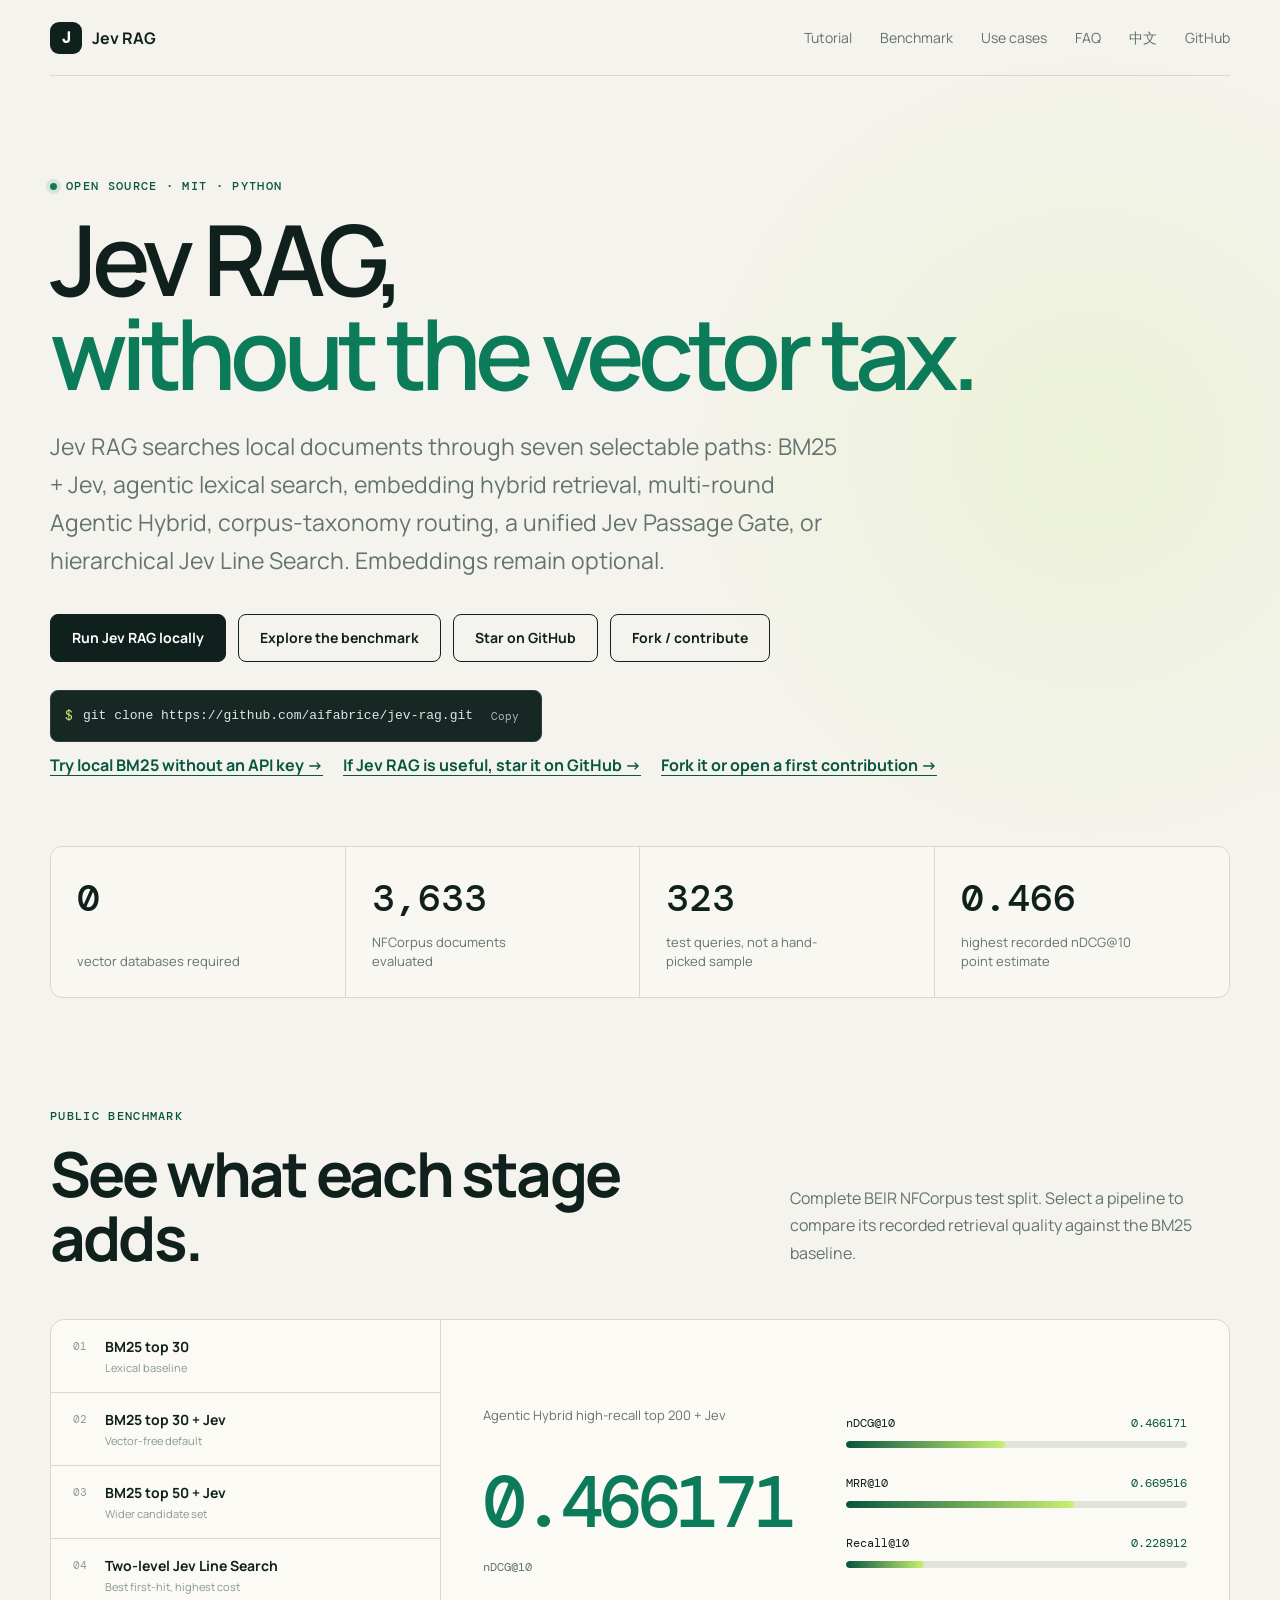
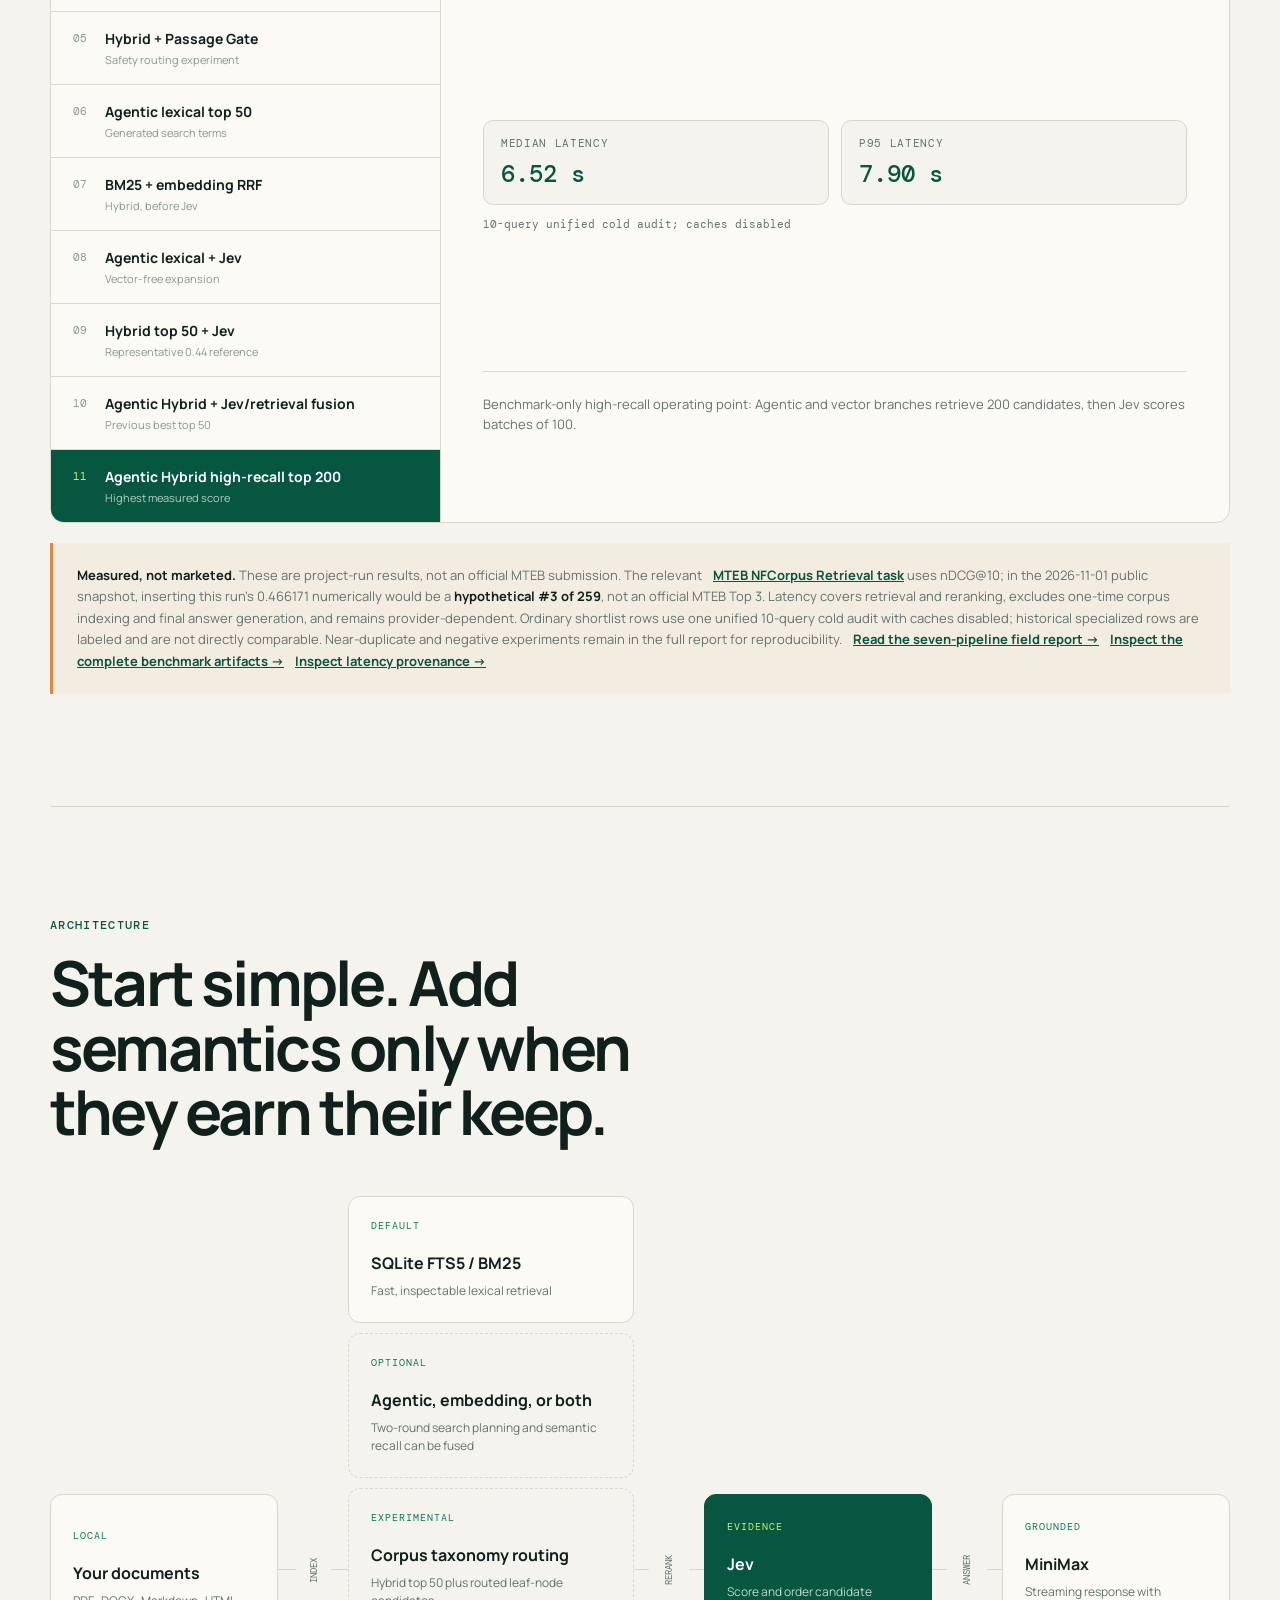
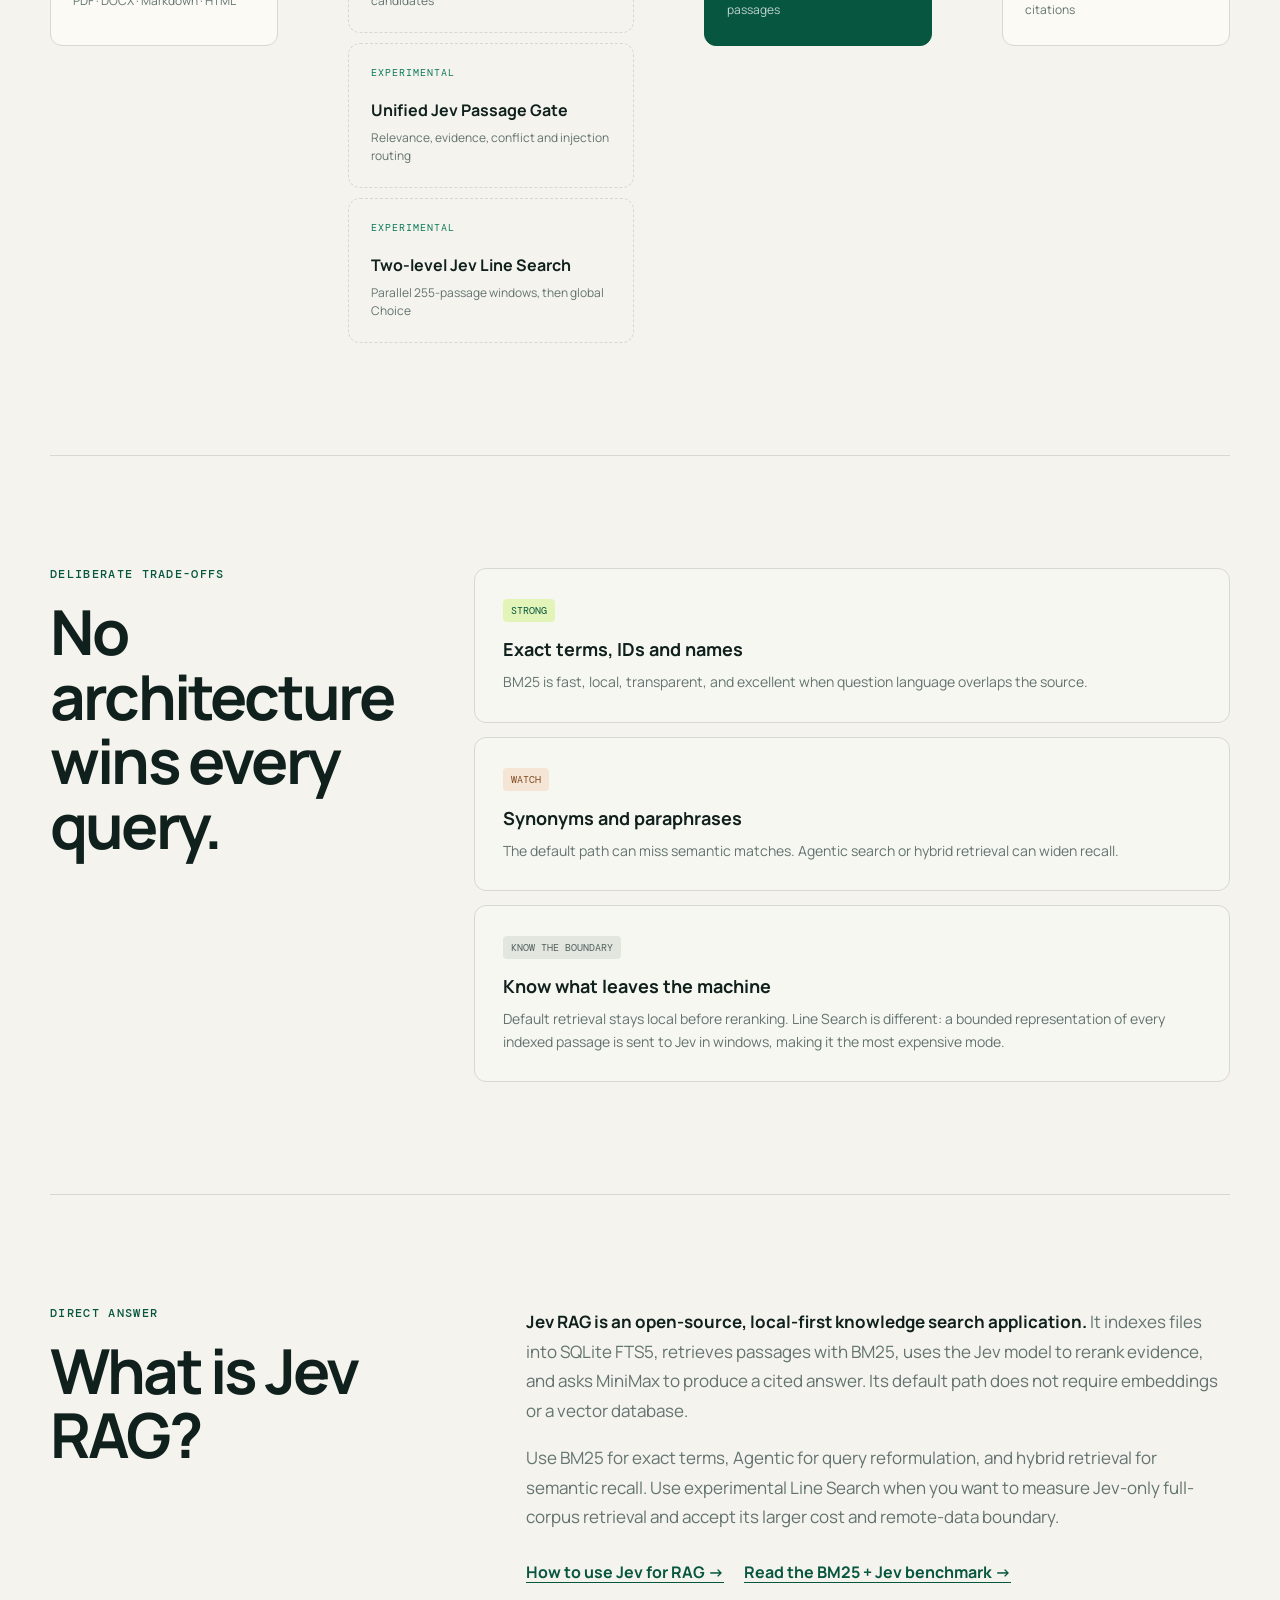
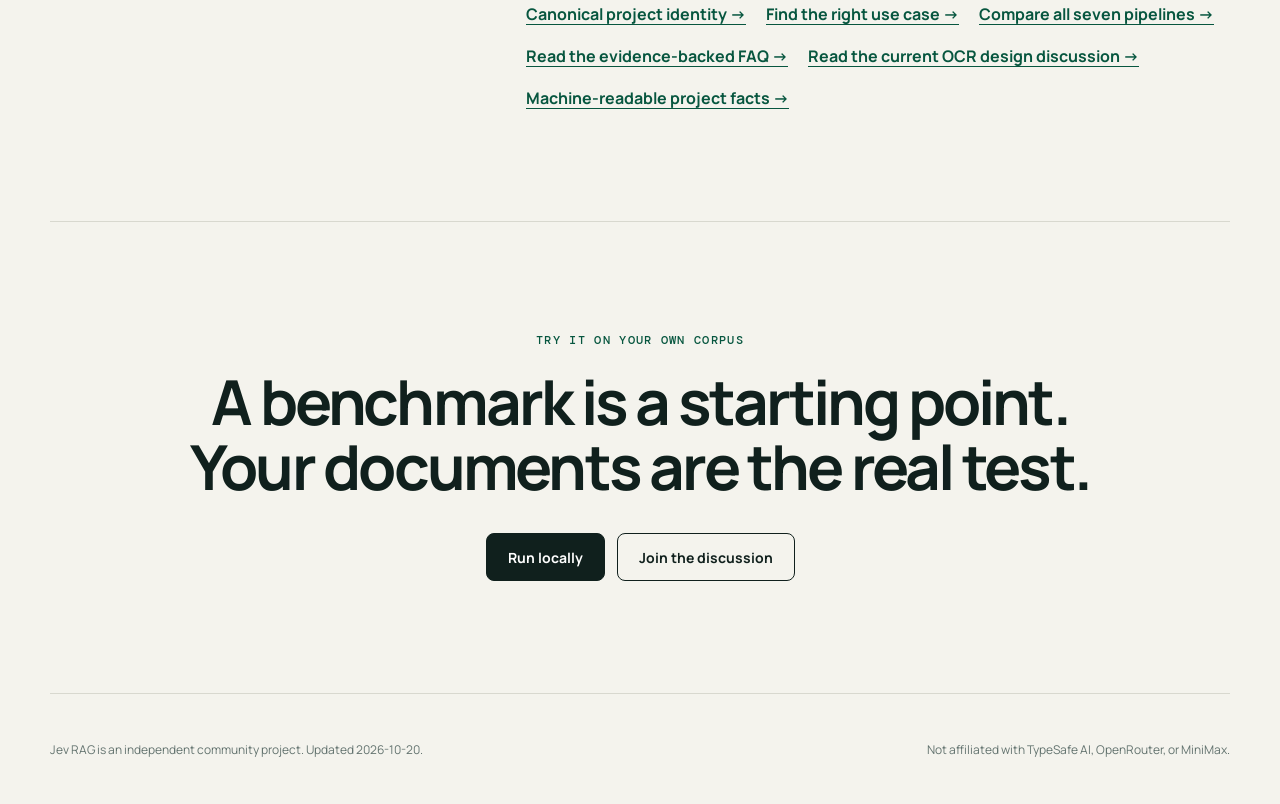
==== commit 09574e12: "docs: document MTEB NFCorpus comparison" ====
--- a/site/index.html
+++ b/site/index.html
@@ -139,7 +139,7 @@
             </div>
           </div>
 
-          <div class="benchmark-caveat"><strong>Measured, not marketed.</strong> These are project-run results, not an official MTEB submission. Latency covers retrieval and reranking, excludes one-time corpus indexing and final answer generation, and remains provider-dependent. Ordinary shortlist rows use one unified 10-query cold audit with caches disabled; historical specialized rows are labeled and are not directly comparable. Near-duplicate and negative experiments remain in the full report for reproducibility. <a href="seven-pipelines.html">Read the seven-pipeline field report →</a> <a href="https://github.com/aifabrice/jev-rag/blob/main/benchmarks/NFCORPUS_RESULTS.md">Inspect the complete benchmark artifacts →</a> <a href="https://github.com/aifabrice/jev-rag/blob/main/benchmarks/nfcorpus-pipeline-latency.json">Inspect latency provenance →</a></div>
+          <div class="benchmark-caveat"><strong>Measured, not marketed.</strong> These are project-run results, not an official MTEB submission. The relevant <a href="https://leaderboard.mteb.org/tasks/NFCorpus">MTEB NFCorpus Retrieval task</a> uses nDCG@10; in the 2026-11-01 public snapshot, inserting this run's 0.466171 numerically would be a <strong>hypothetical #3 of 259</strong>, not an official MTEB Top 3. Latency covers retrieval and reranking, excludes one-time corpus indexing and final answer generation, and remains provider-dependent. Ordinary shortlist rows use one unified 10-query cold audit with caches disabled; historical specialized rows are labeled and are not directly comparable. Near-duplicate and negative experiments remain in the full report for reproducibility. <a href="seven-pipelines.html">Read the seven-pipeline field report →</a> <a href="https://github.com/aifabrice/jev-rag/blob/main/benchmarks/NFCORPUS_RESULTS.md">Inspect the complete benchmark artifacts →</a> <a href="https://github.com/aifabrice/jev-rag/blob/main/benchmarks/nfcorpus-pipeline-latency.json">Inspect latency provenance →</a></div>
         </section>
 
         <section id="architecture" class="architecture section">
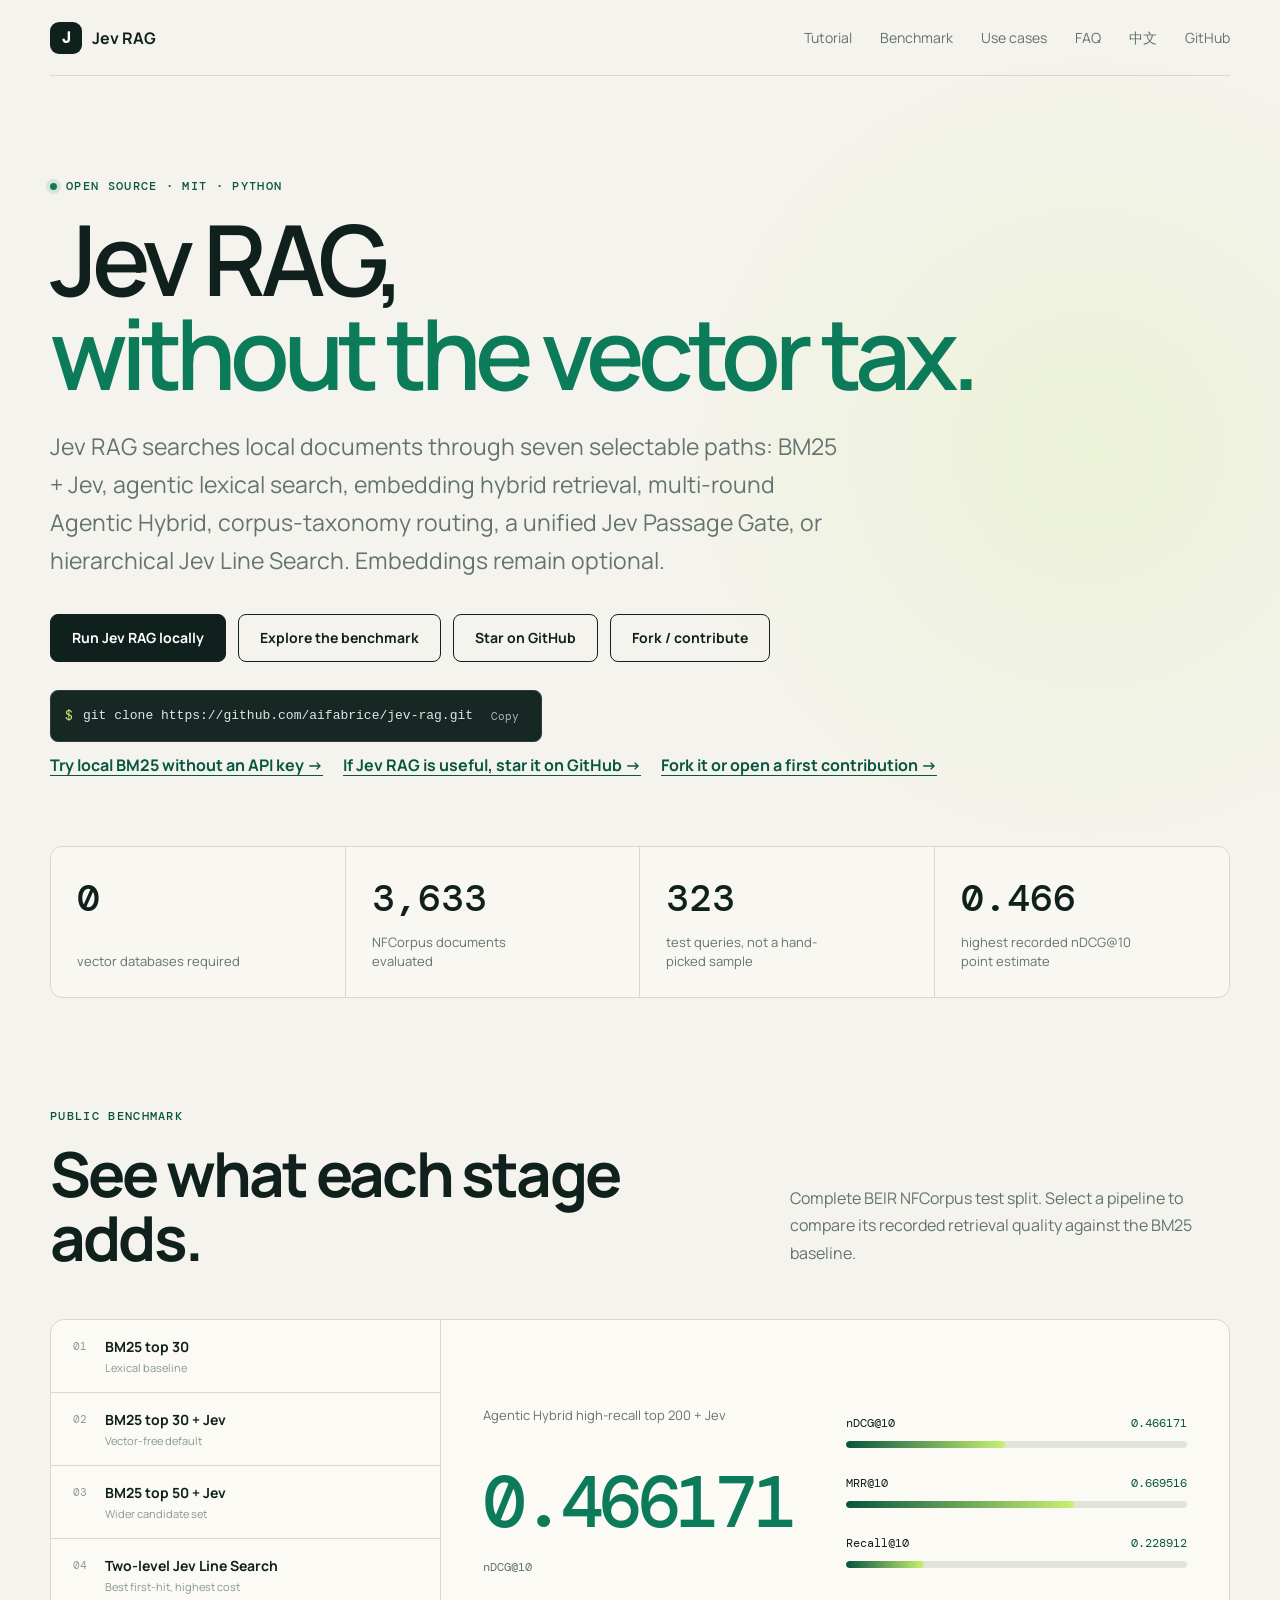
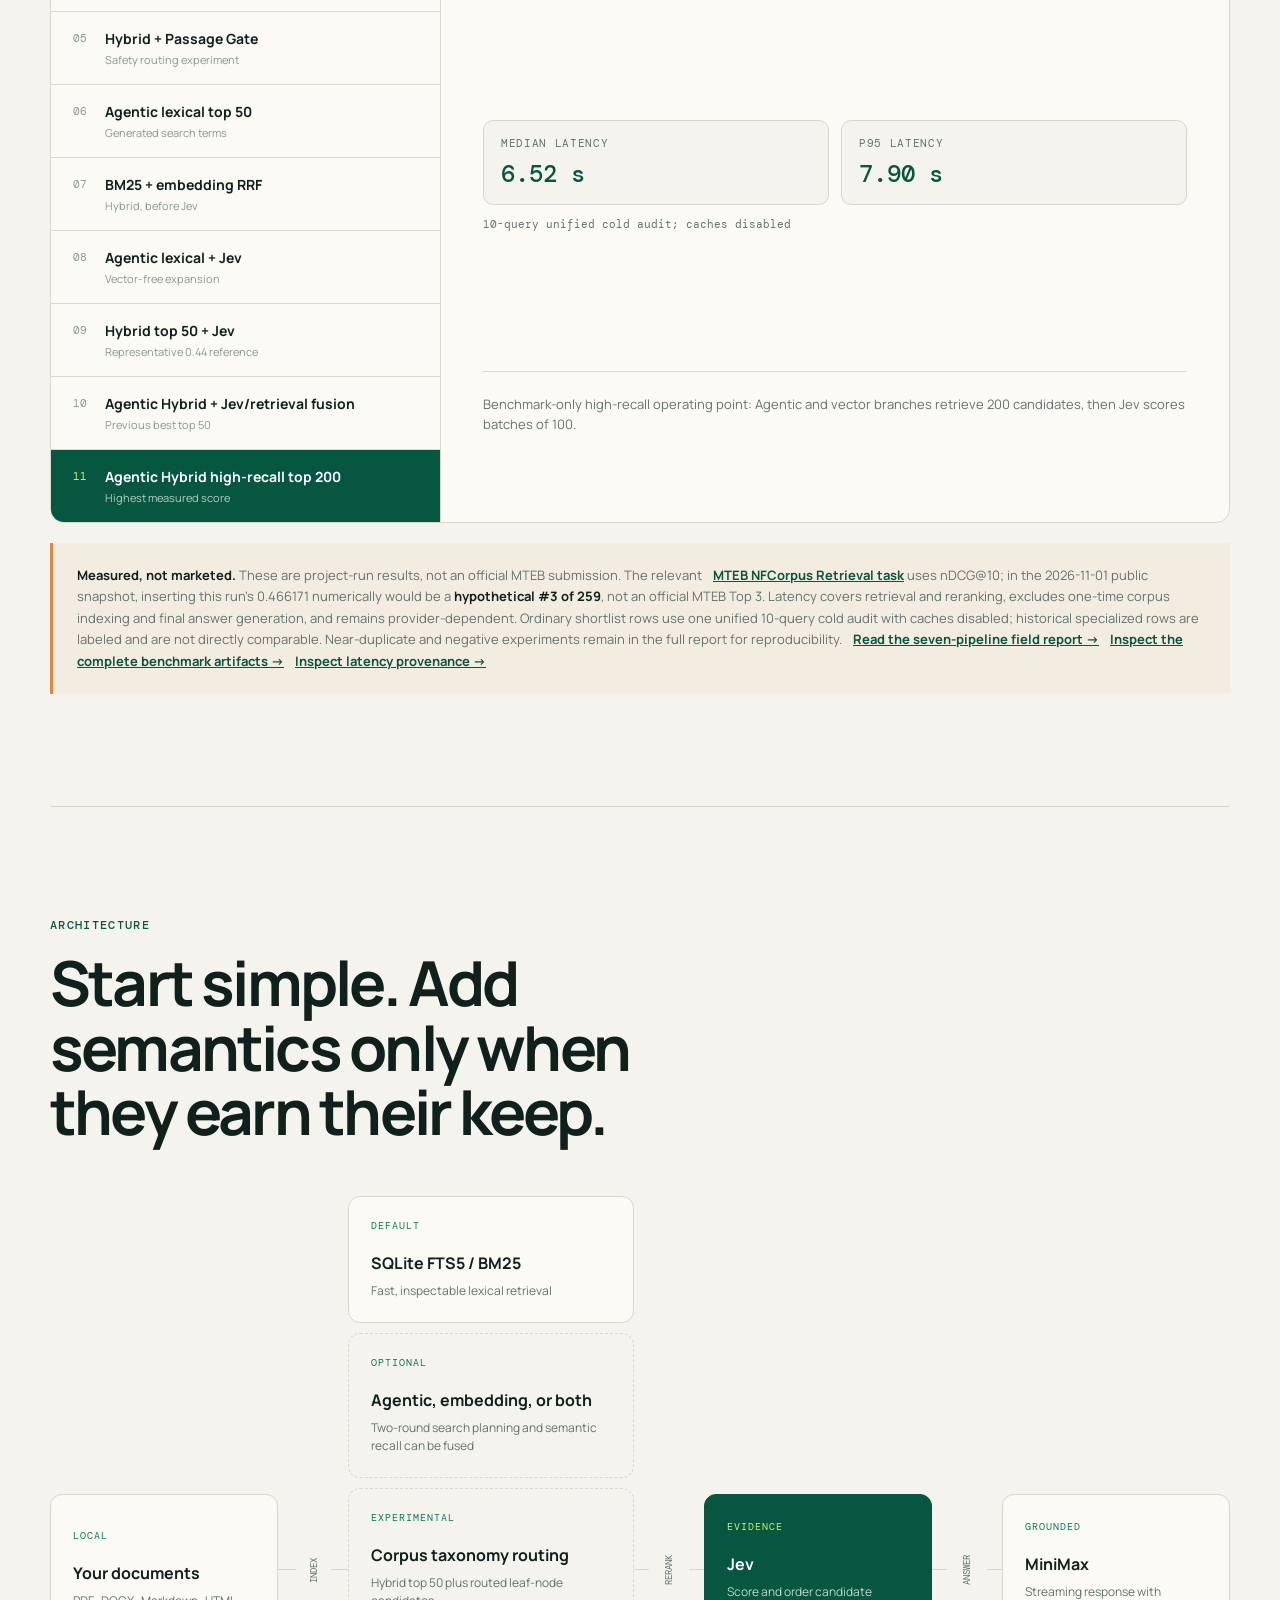
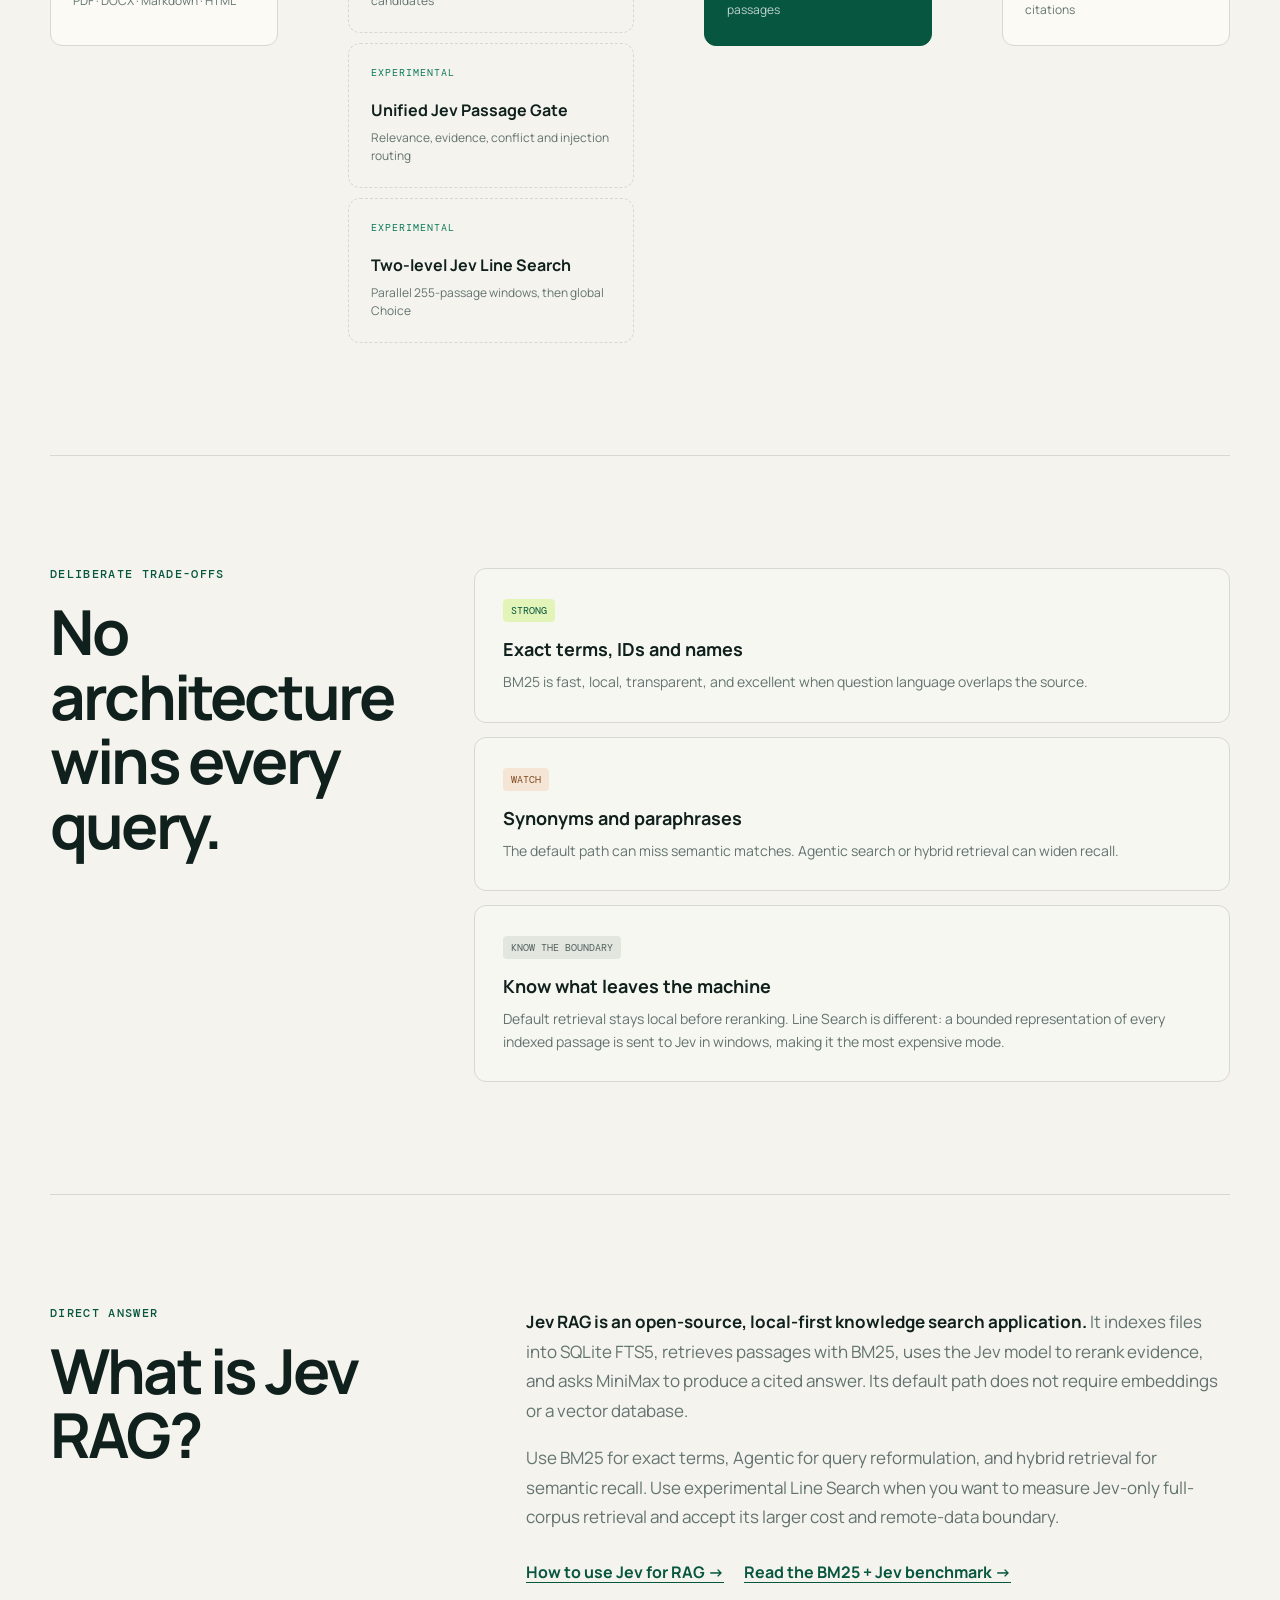
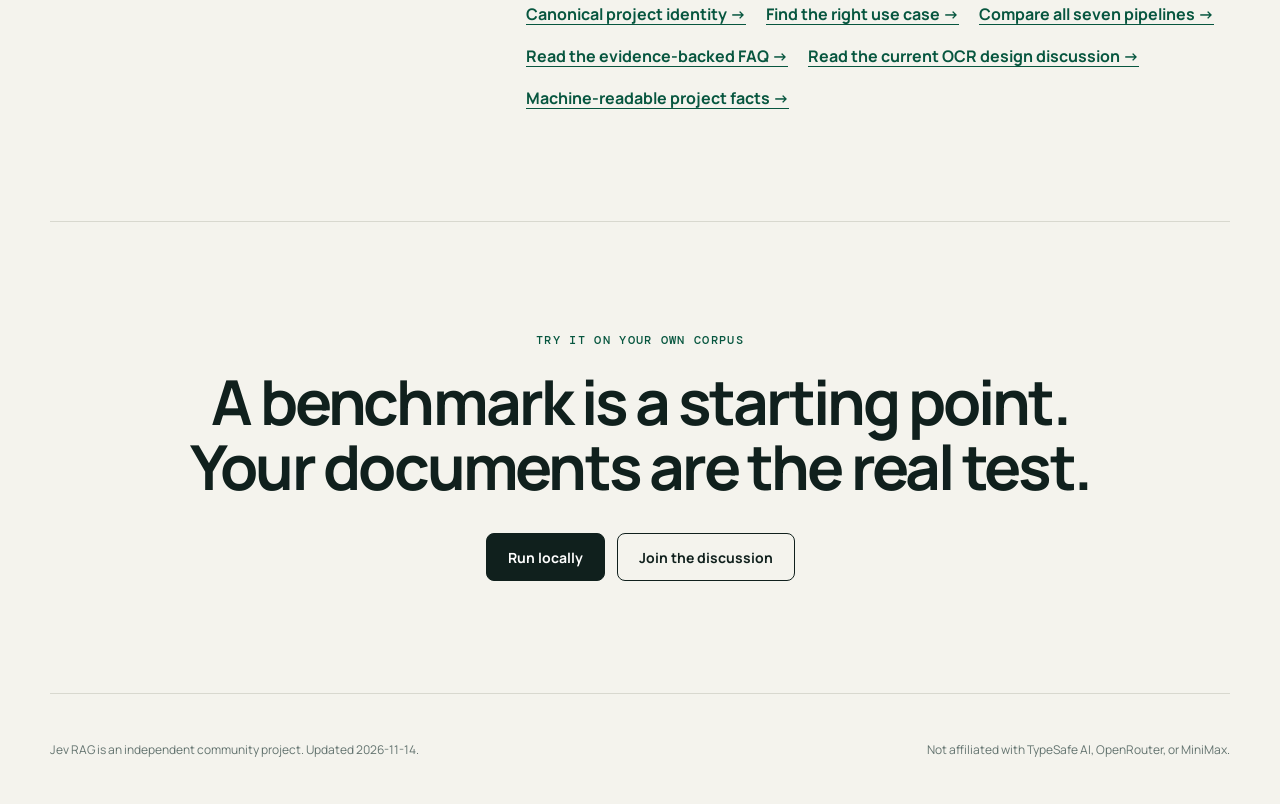
==== commit 7ecf5678: "docs: refresh homepage maintenance date" ====
--- a/site/index.html
+++ b/site/index.html
@@ -53,7 +53,7 @@
             "runtimePlatform": "Python 3.9+",
             "applicationCategory": "DeveloperApplication",
             "isAccessibleForFree": true,
-            "dateModified": "2026-10-20",
+            "dateModified": "2026-11-14",
             "description": "Jev RAG is an open-source local knowledge search engine with BM25 + Jev, agentic lexical, embedding hybrid, taxonomy routing, unified Passage Gate, and hierarchical Jev Line Search modes.",
             "featureList": [
               "Local document indexing",
@@ -188,7 +188,7 @@
         </section>
       </main>
 
-      <footer><span>Jev RAG is an independent community project. Updated 2026-10-20.</span><span>Not affiliated with TypeSafe AI, OpenRouter, or MiniMax.</span></footer>
+      <footer><span>Jev RAG is an independent community project. Updated 2026-11-14.</span><span>Not affiliated with TypeSafe AI, OpenRouter, or MiniMax.</span></footer>
     </div>
     <script src="app.js"></script>
   </body>
